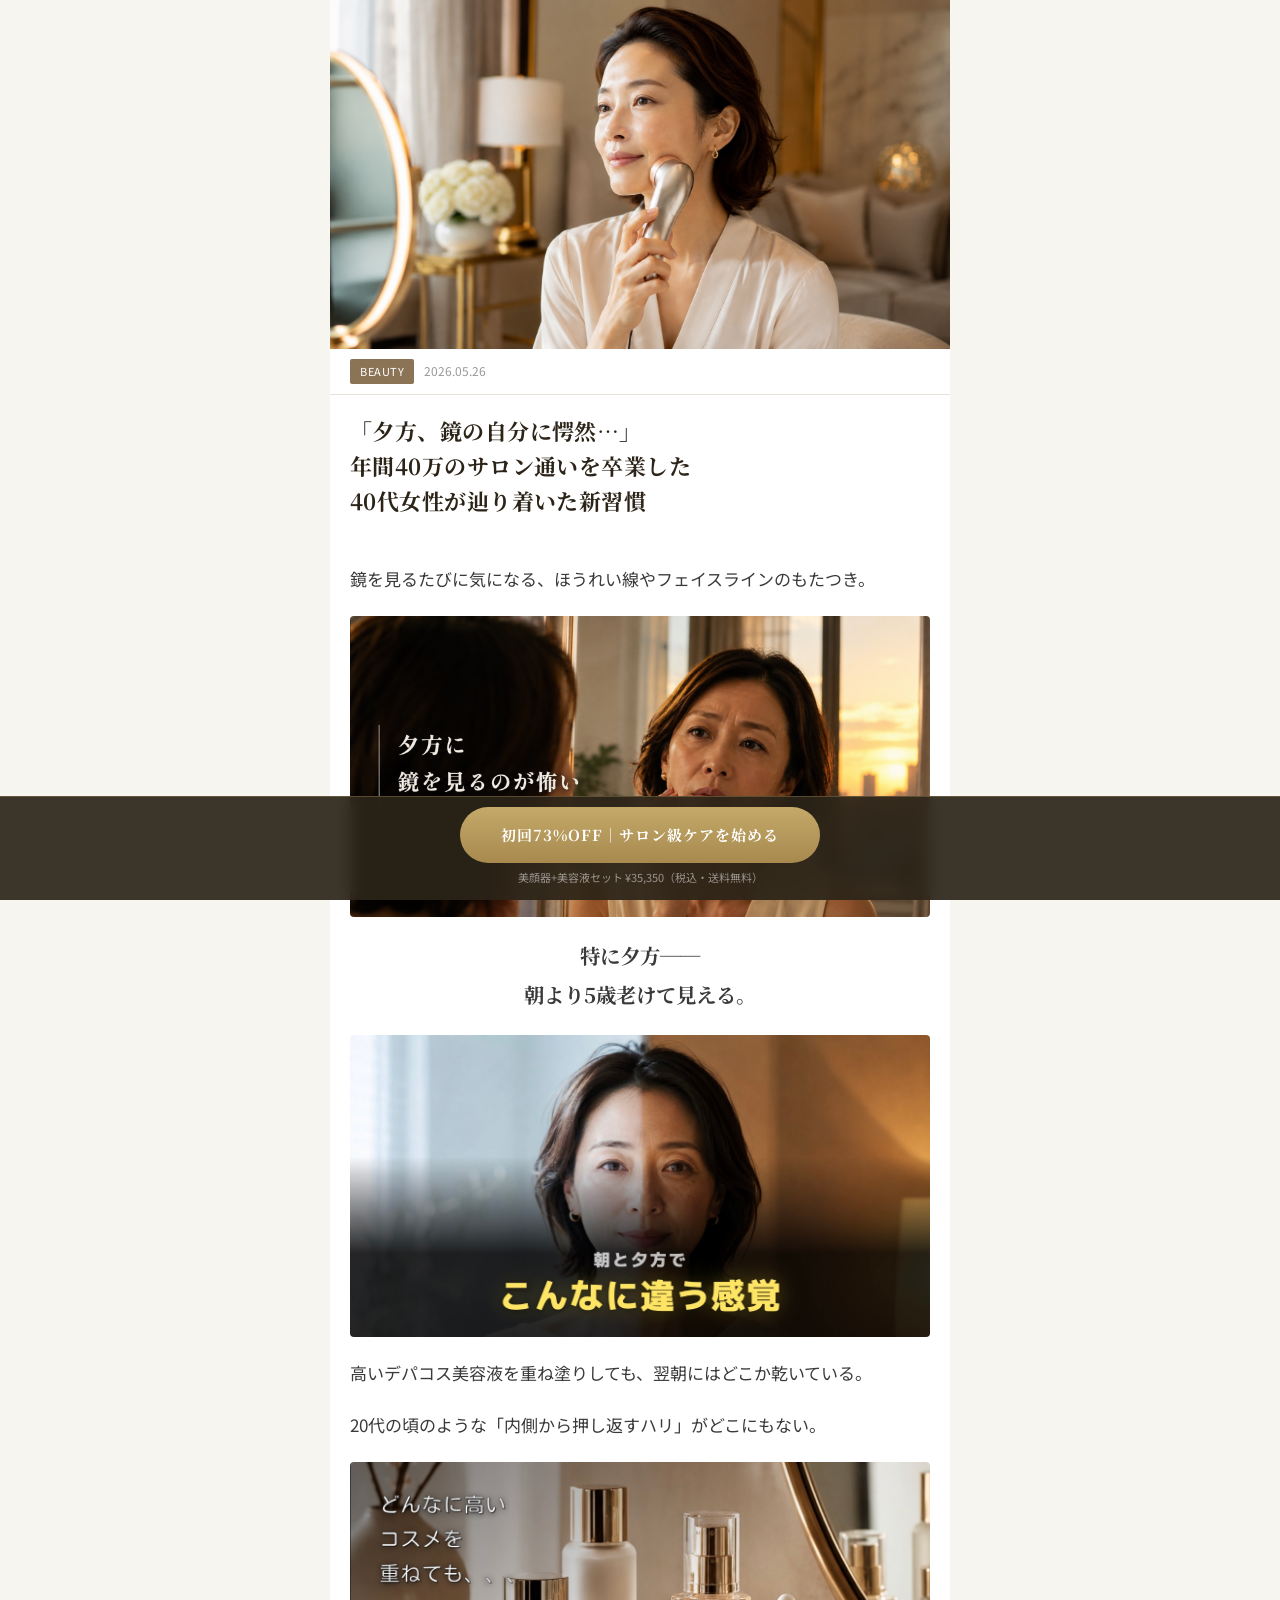
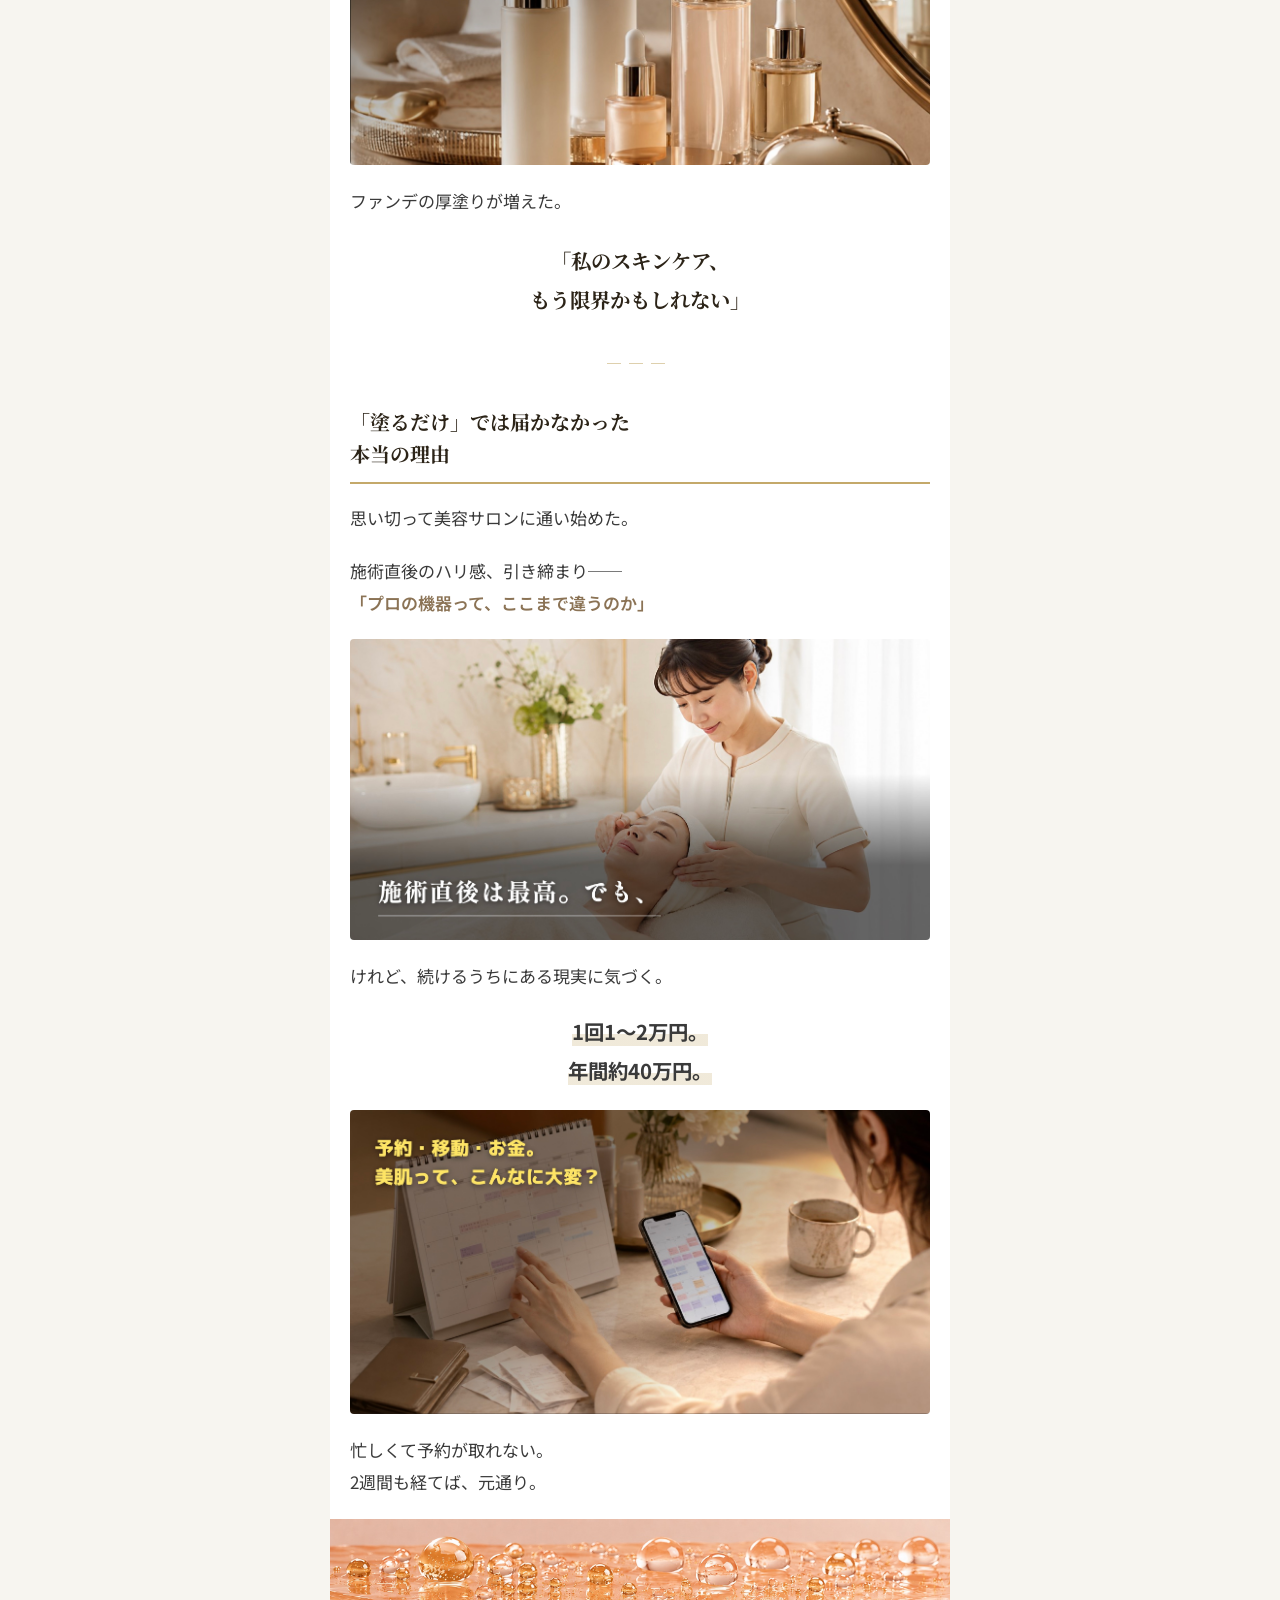
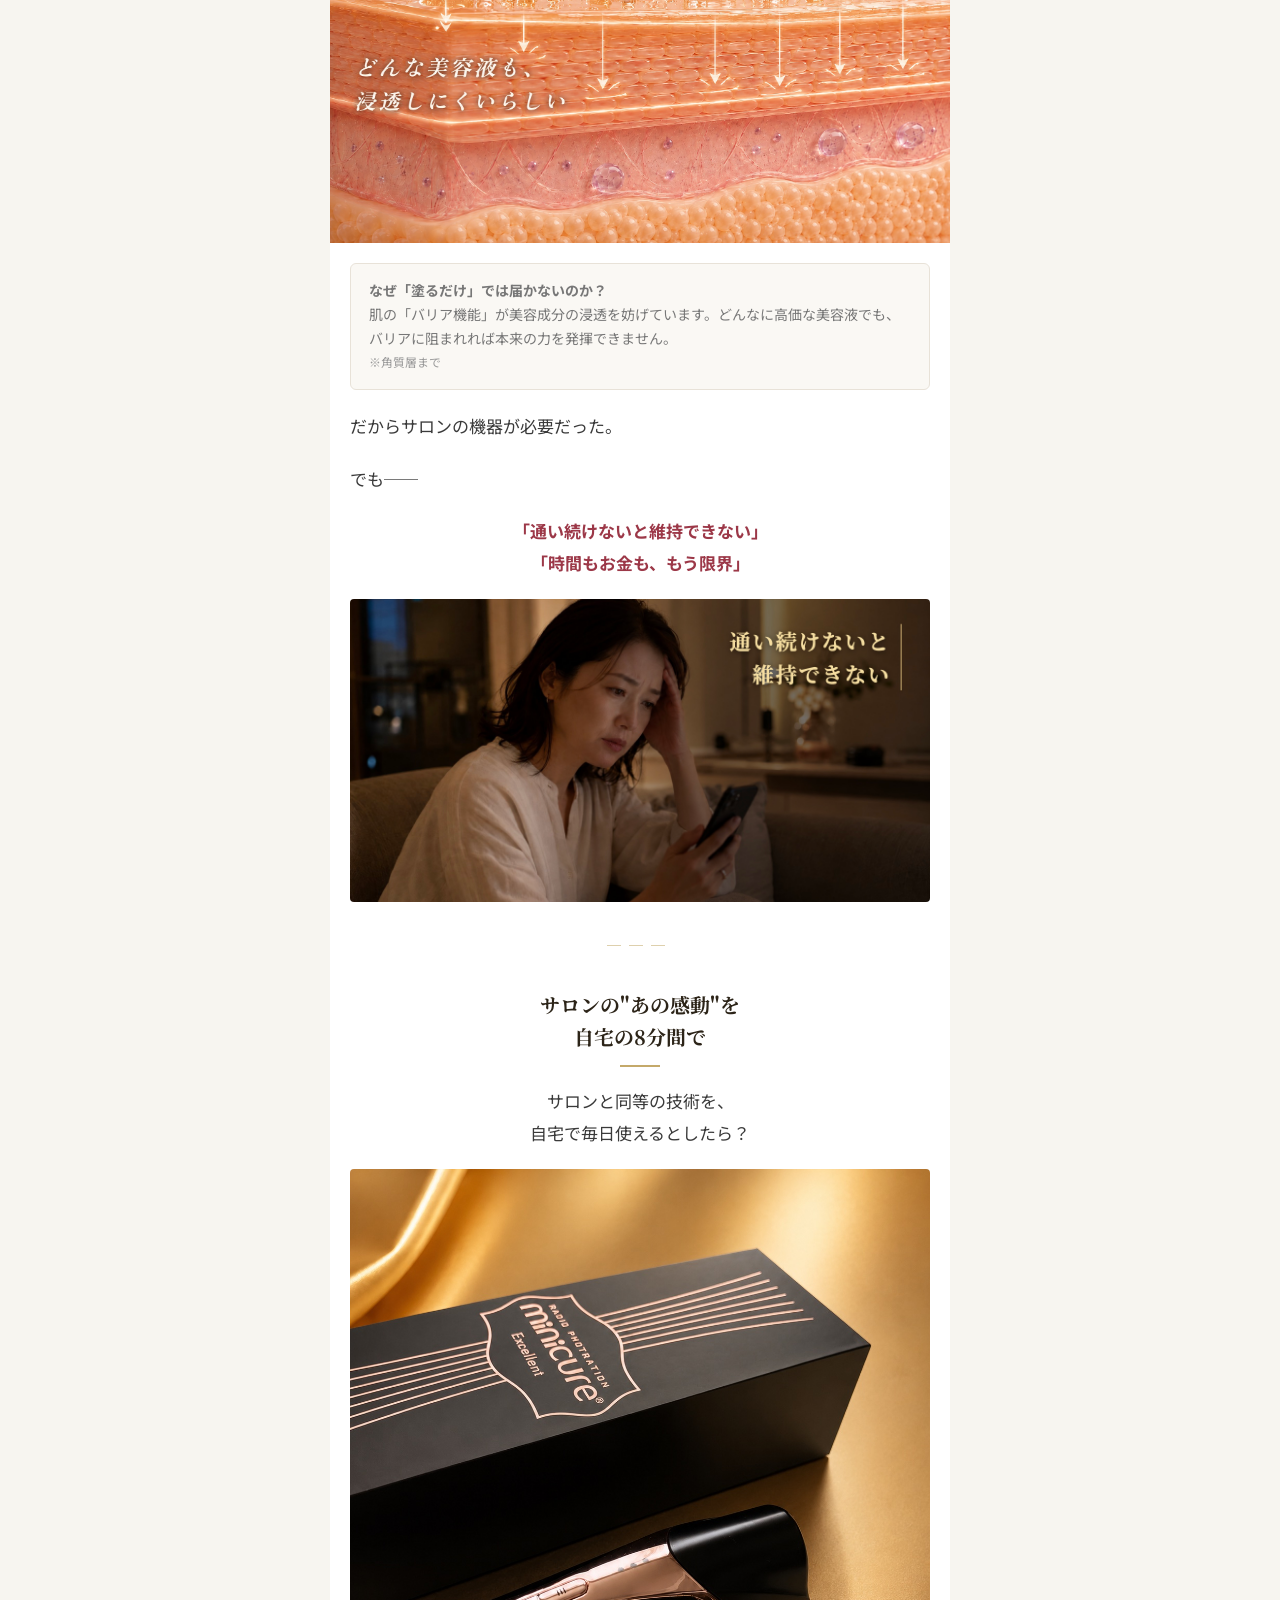
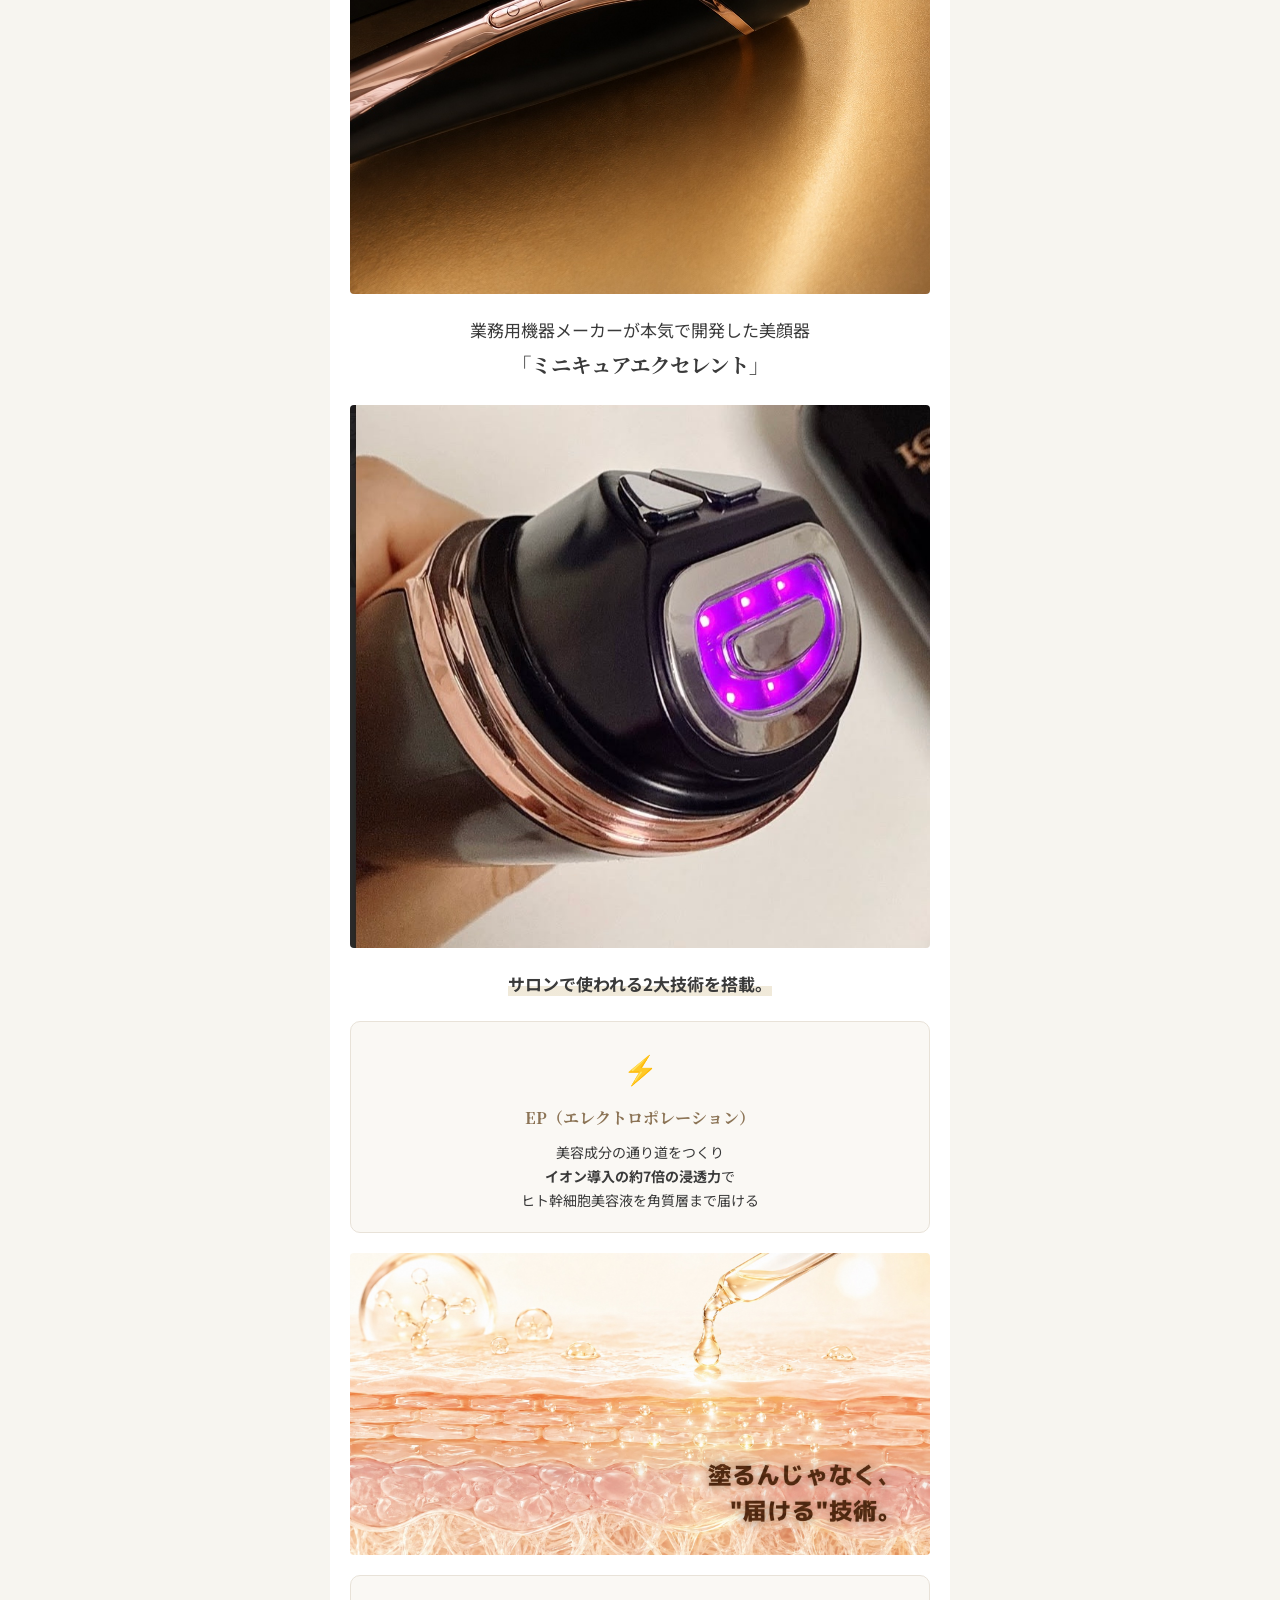
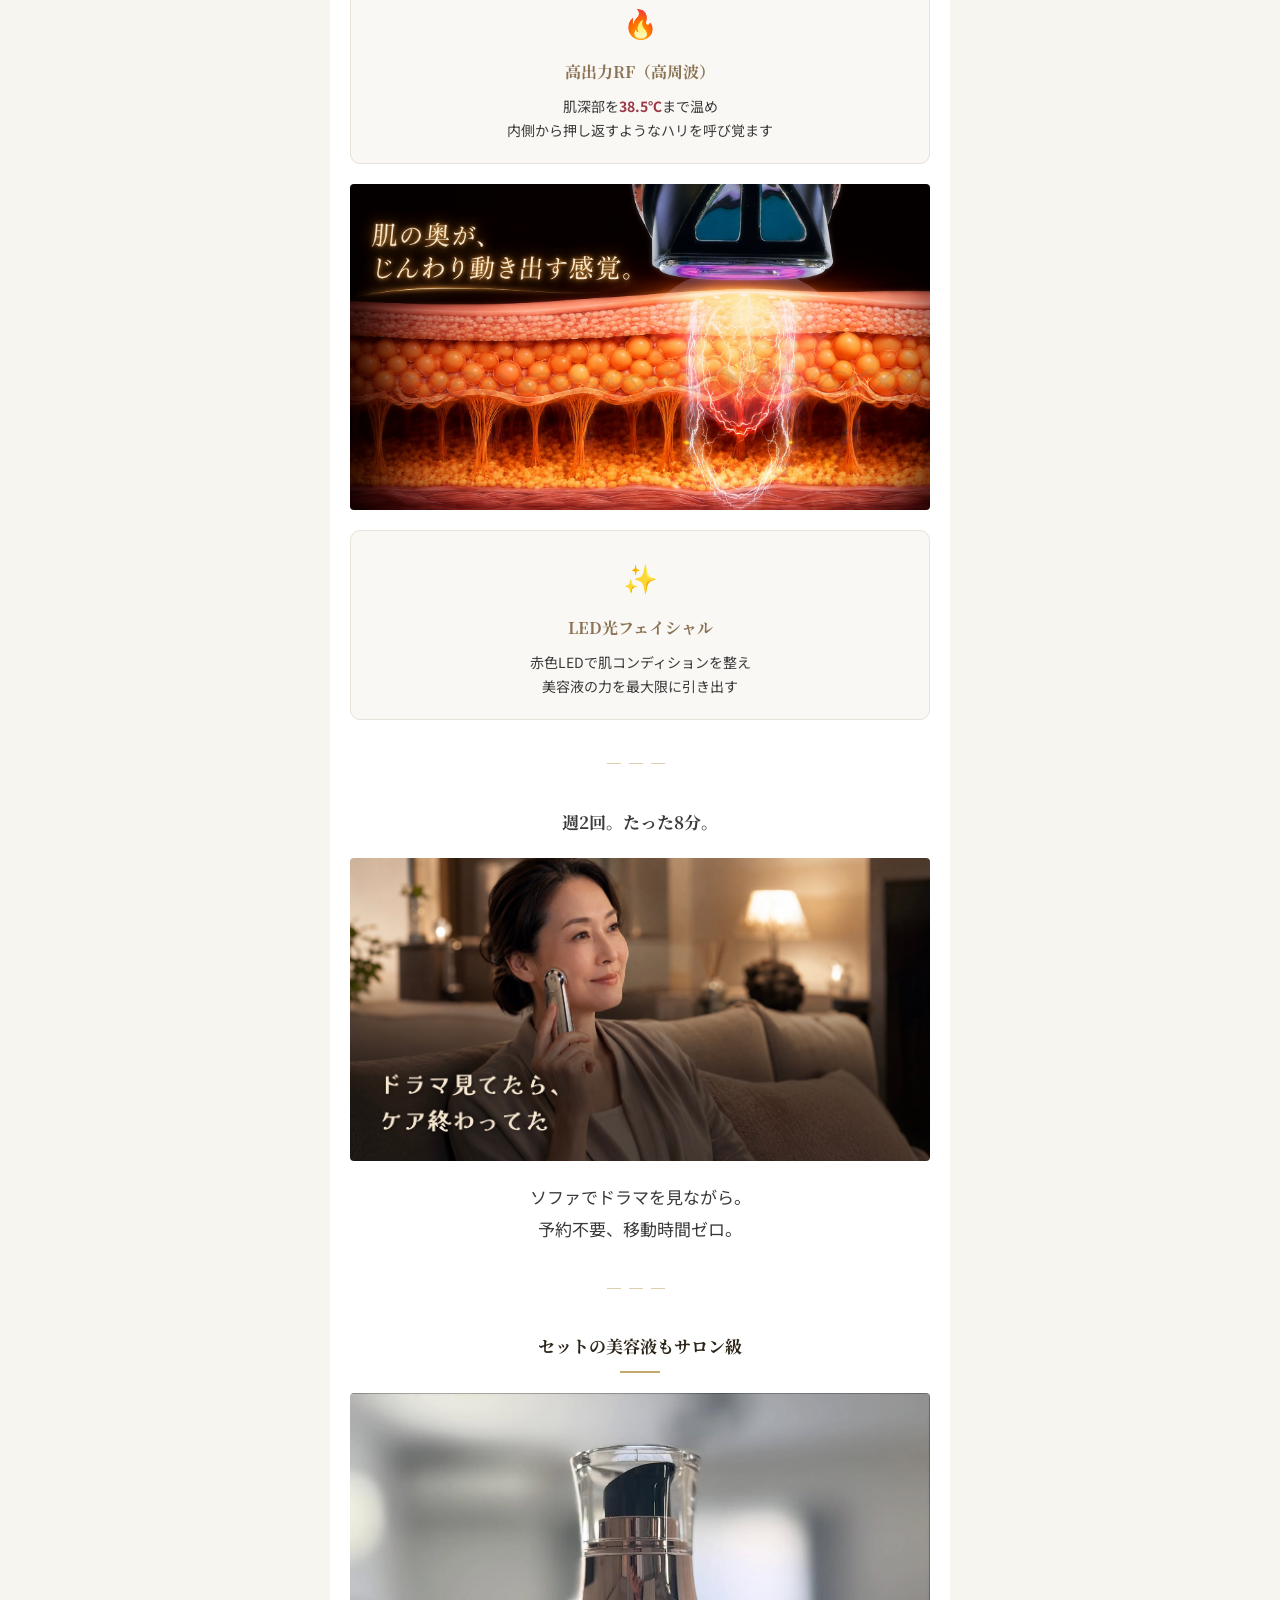
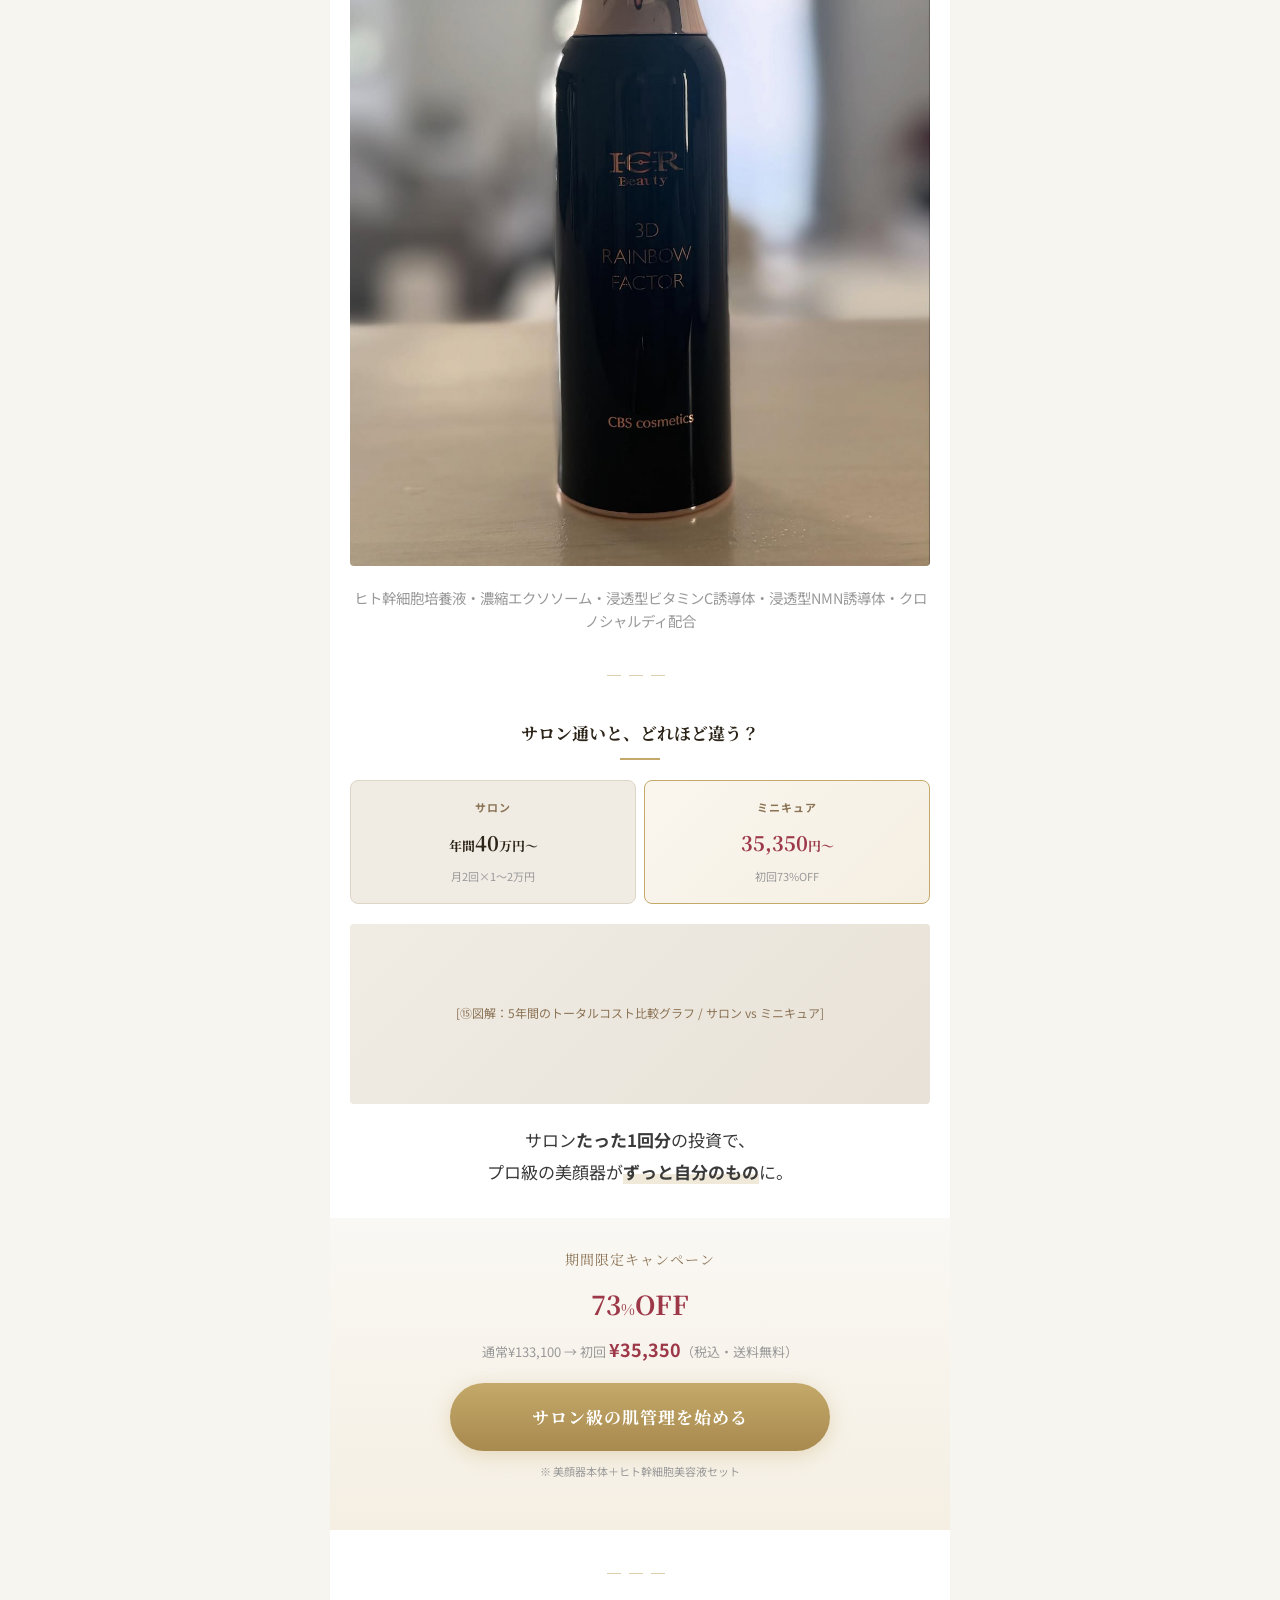
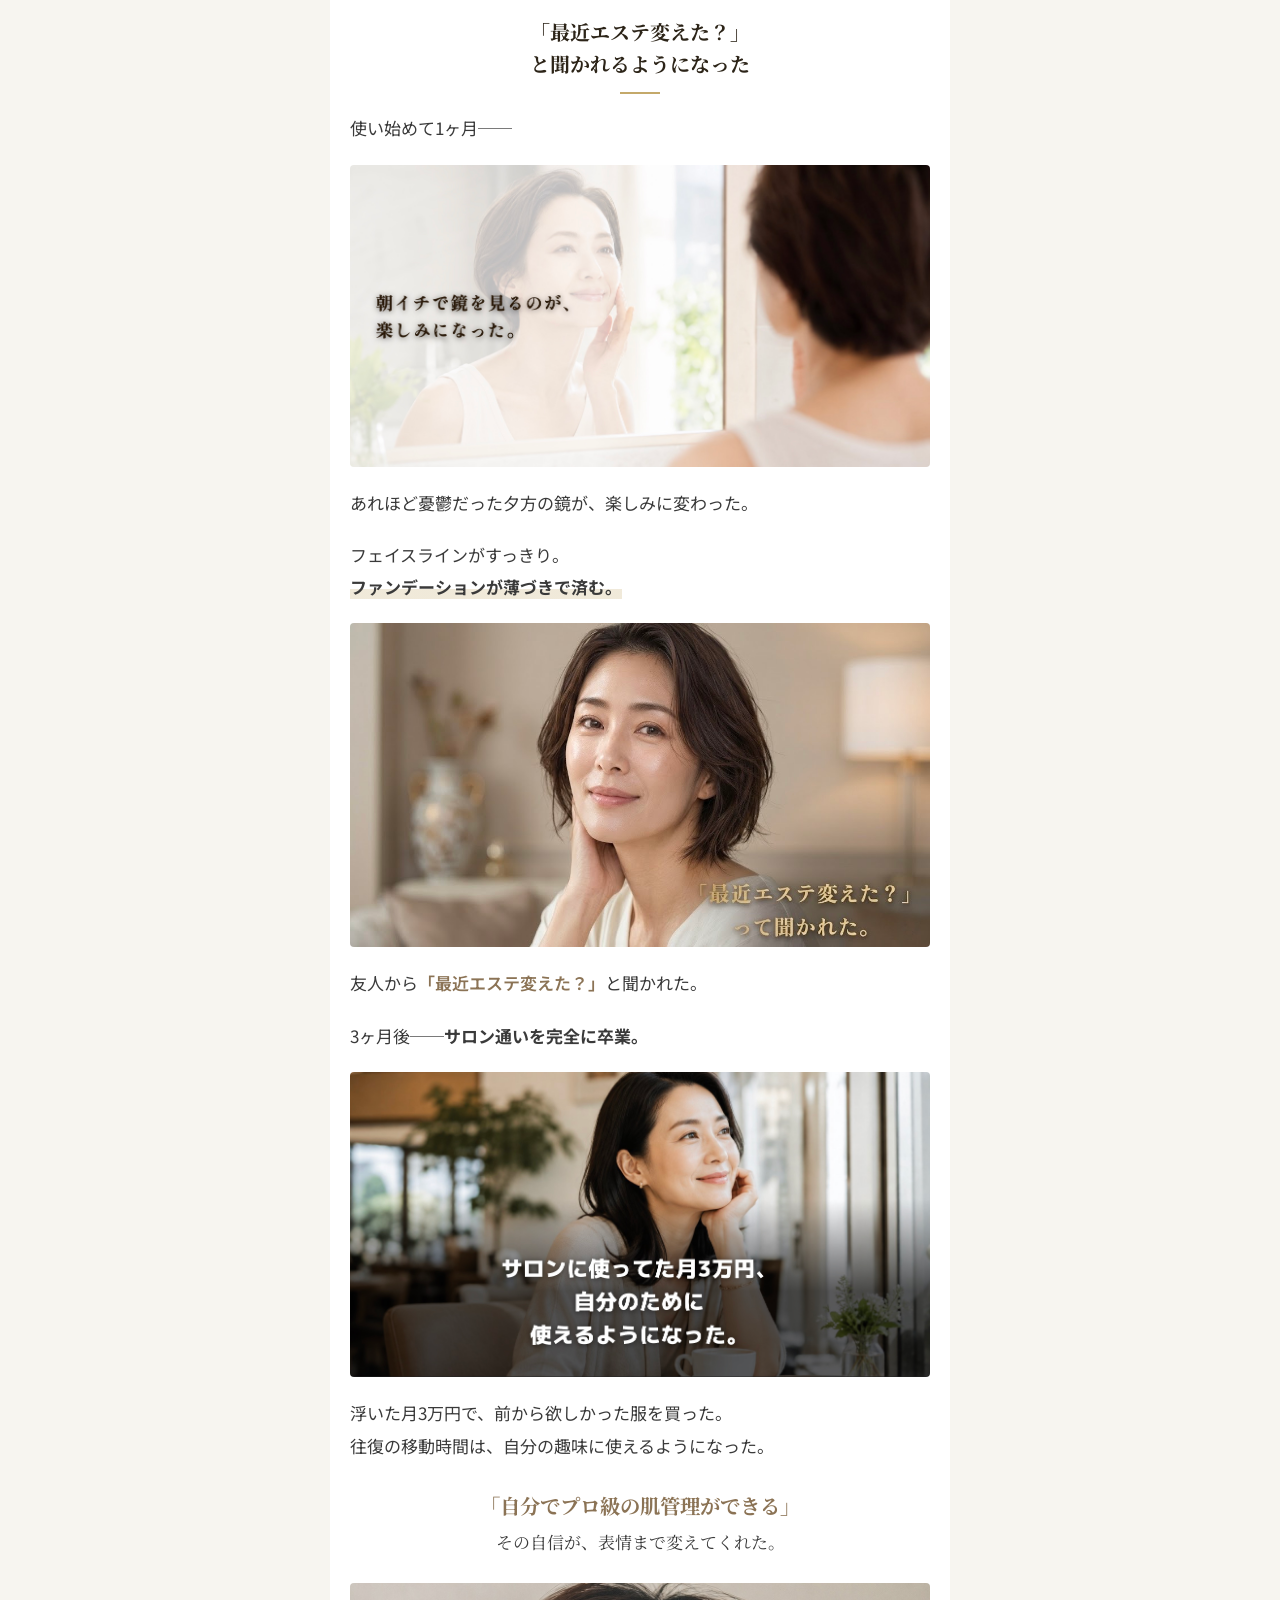
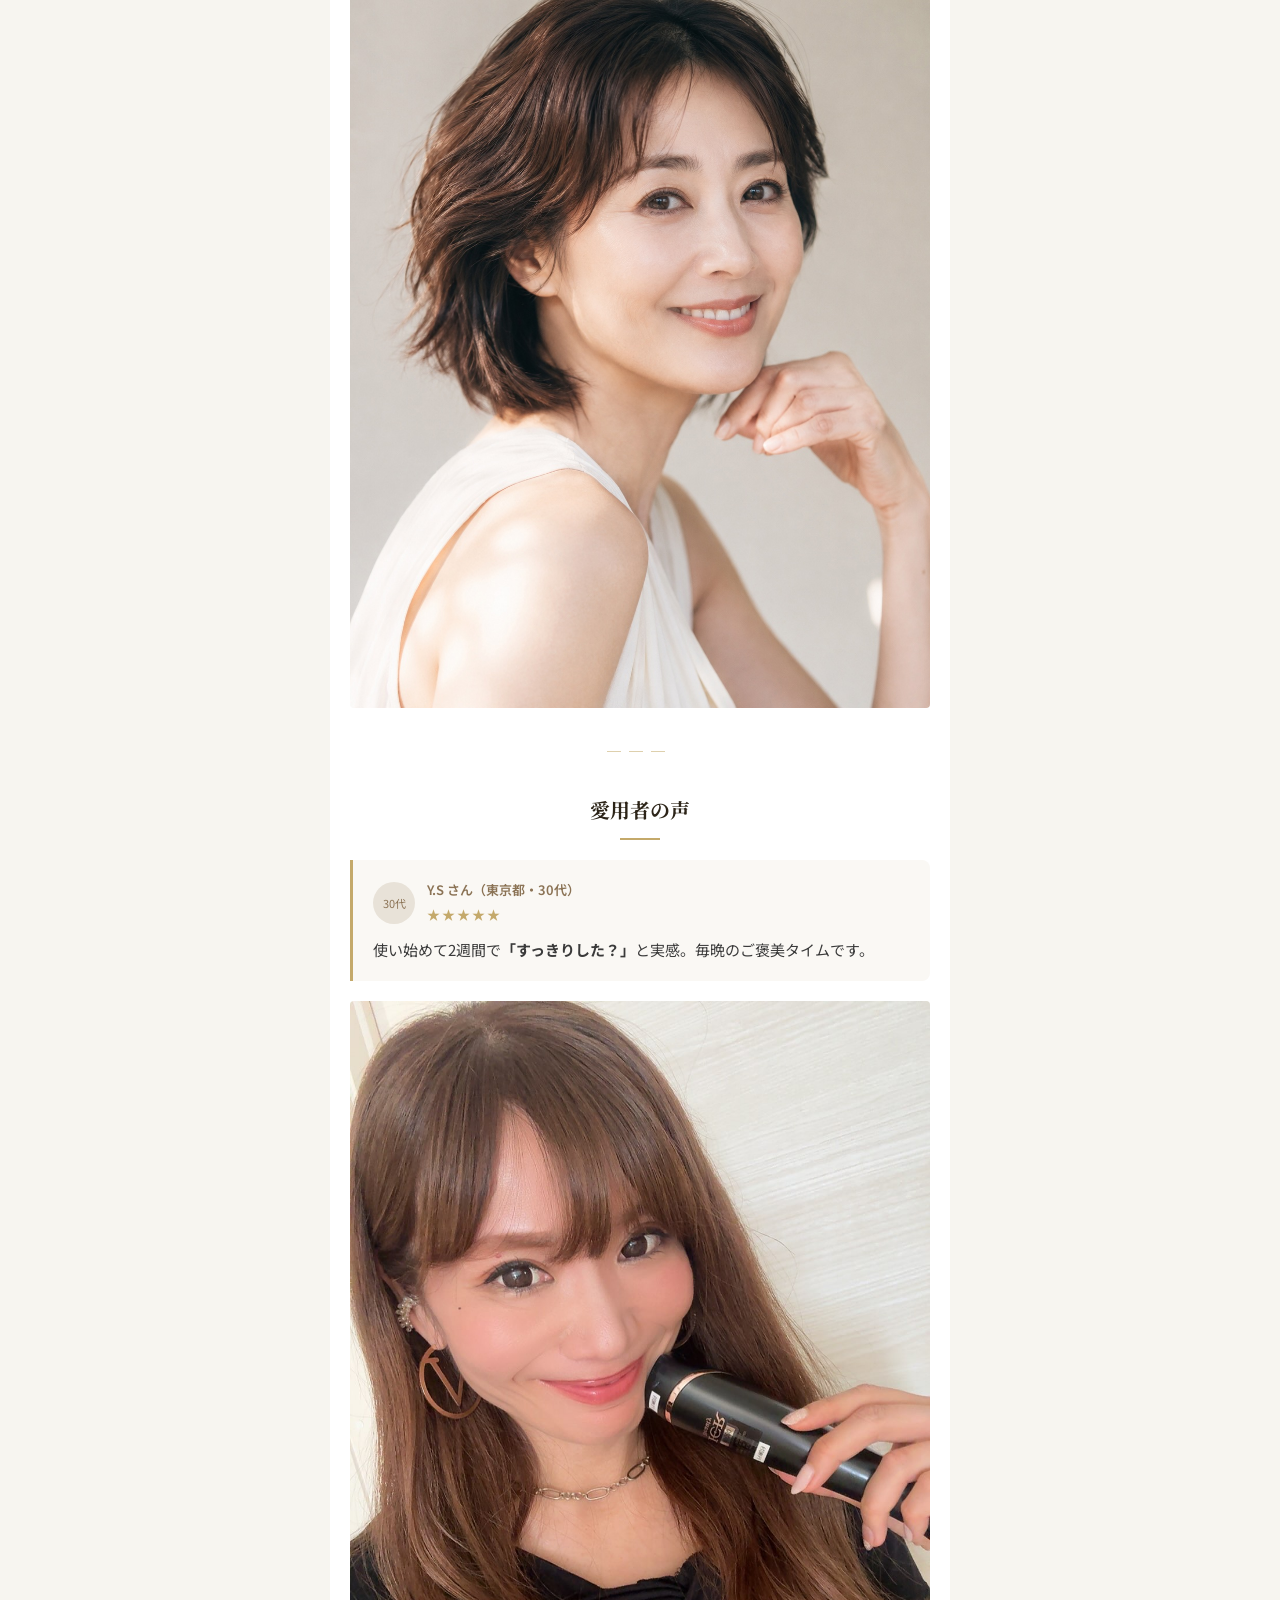
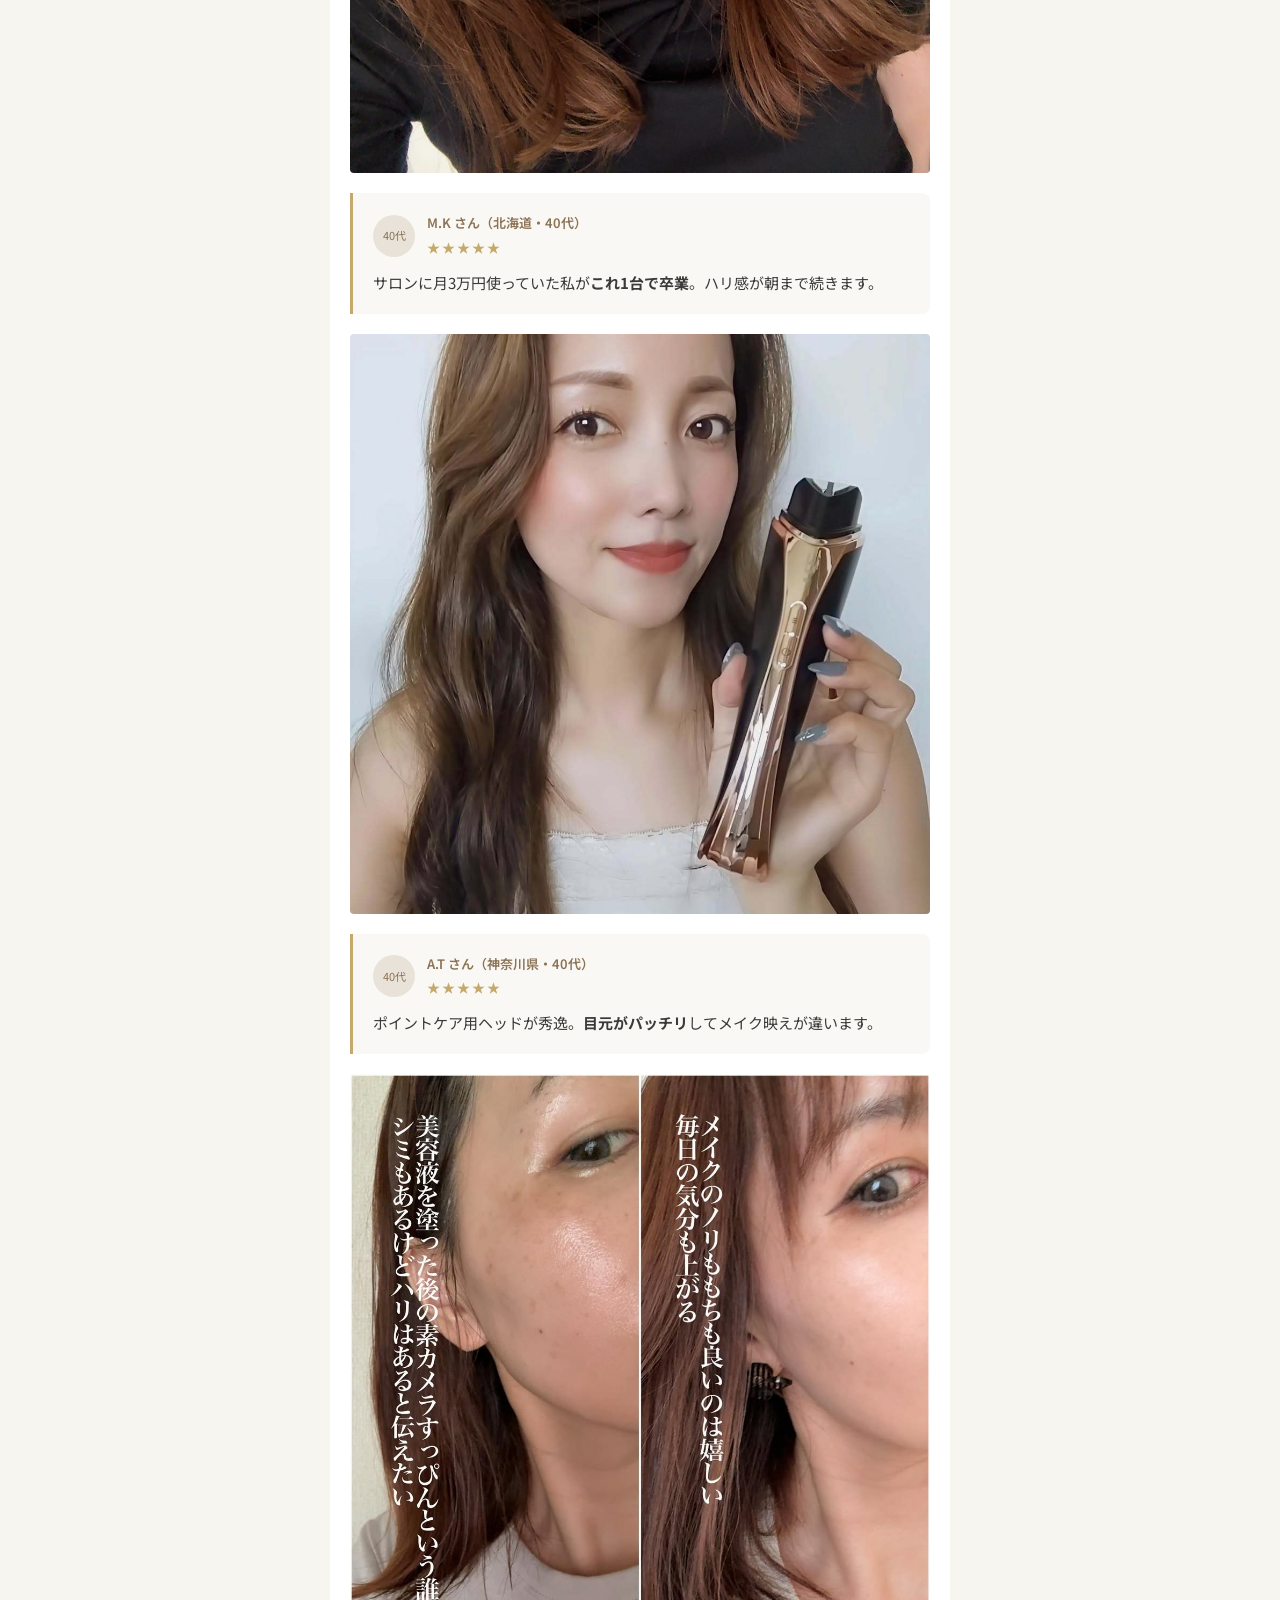
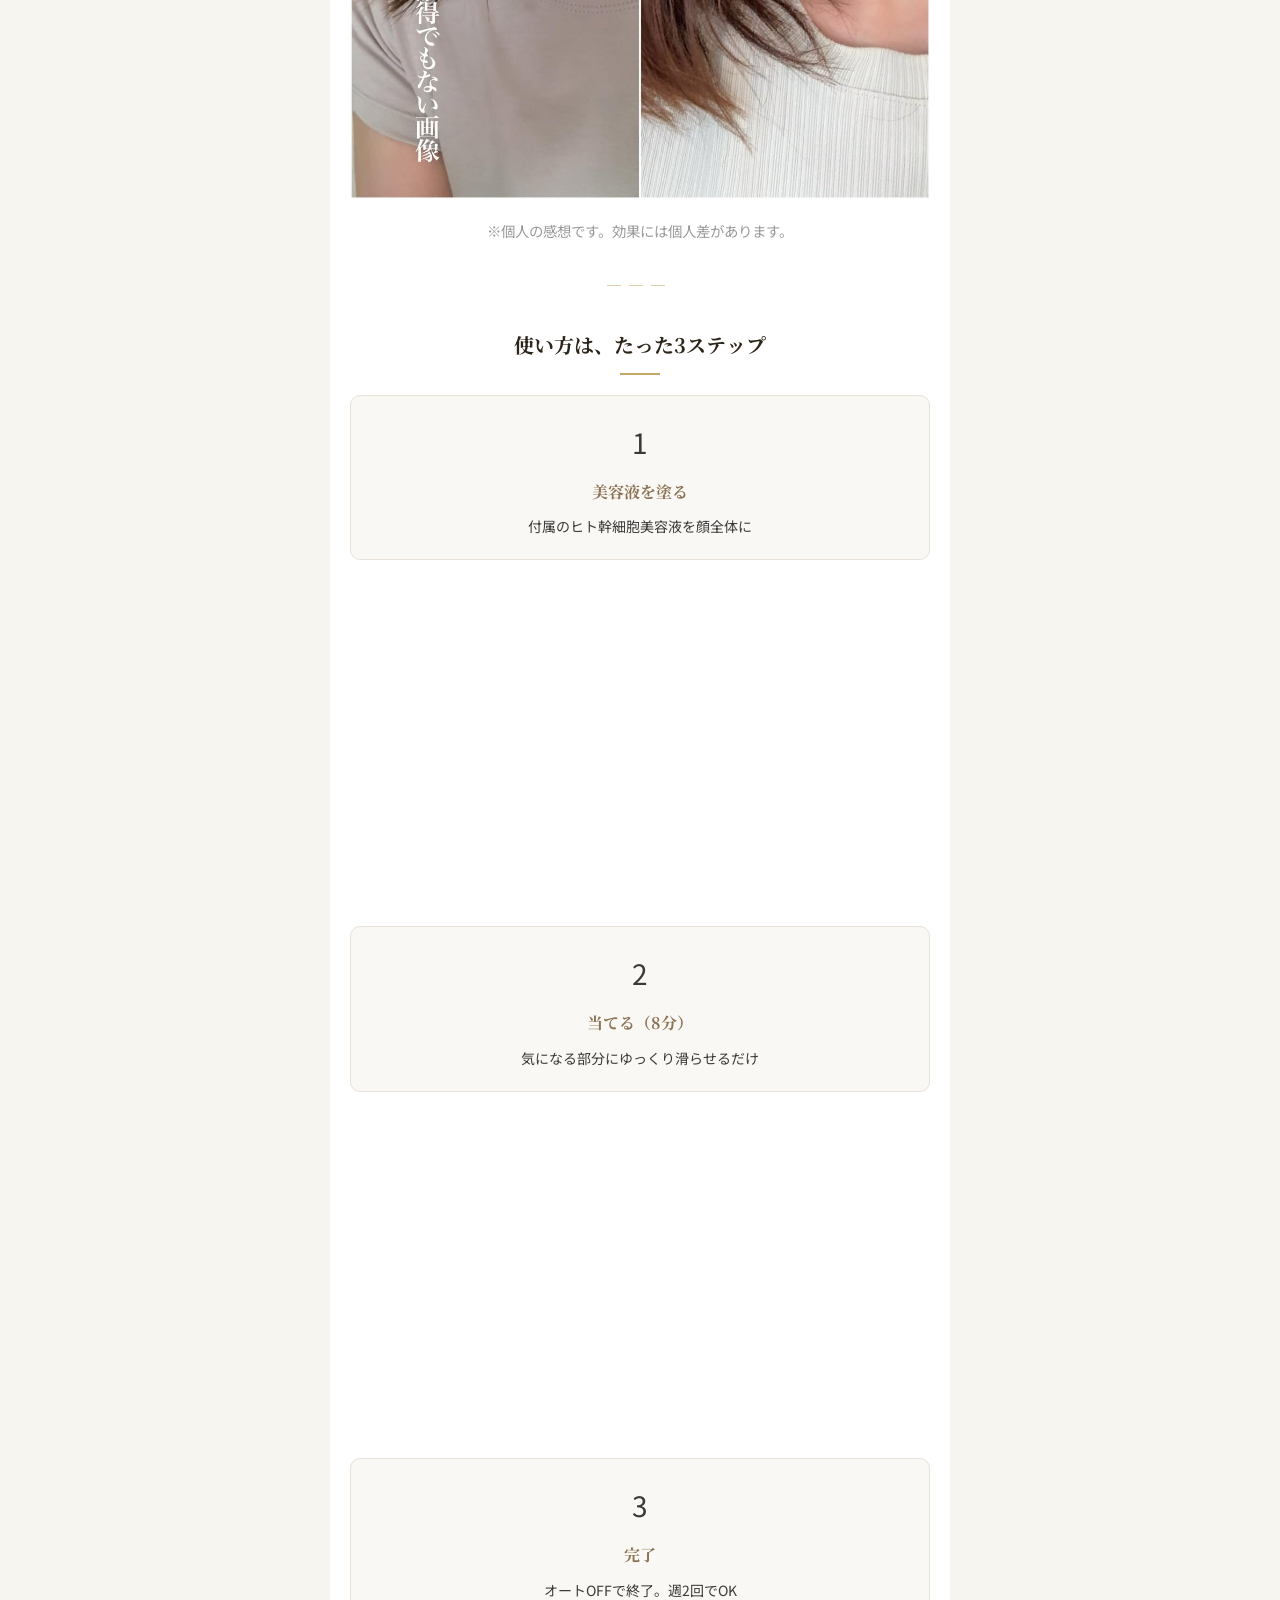
==== index.html @ b60e618a "記事LP: サロン版+恐怖版（画像圧縮済み）" ====
<!DOCTYPE html>
<html lang="ja">
<head>
  <meta charset="UTF-8">
  <meta name="viewport" content="width=device-width, initial-scale=1.0">
  <title>サロン級の美肌ケアが自宅で？年間40万円のエステ通いを卒業した40代女性の告白</title>
  <link rel="preconnect" href="https://fonts.googleapis.com">
  <link href="https://fonts.googleapis.com/css2?family=Noto+Serif+JP:wght@400;600;700&family=Noto+Sans+JP:wght@400;500;700&display=swap" rel="stylesheet">
  <style>
    * { margin: 0; padding: 0; box-sizing: border-box; }

    body {
      font-family: 'Noto Sans JP', 'Hiragino Kaku Gothic ProN', sans-serif;
      font-size: 17px;
      line-height: 1.9;
      color: #3a3a3a;
      background: #f7f5f0;
      -webkit-user-select: none;
      user-select: none;
      -webkit-text-size-adjust: 100%;
    }

    .article-header { background: #fff; max-width: 620px; margin: 0 auto; }
    .article-header img { width: 100%; height: auto; display: block; }
    .article-meta {
      max-width: 620px; margin: 0 auto; background: #fff;
      padding: 10px 20px; display: flex; align-items: center; gap: 10px;
      border-bottom: 1px solid #e8e2d8;
    }
    .article-meta .category { background: #8b7355; color: #fff; font-size: 11px; padding: 2px 10px; border-radius: 2px; letter-spacing: 0.5px; }
    .article-meta .date { font-size: 12px; color: #999; }
    .article-title-area { max-width: 620px; margin: 0 auto; background: #fff; padding: 18px 20px 20px; }
    .article-title-area h1 {
      font-family: 'Noto Serif JP', serif; font-size: 22px; font-weight: 700;
      line-height: 1.6; color: #2c2418; letter-spacing: 0.02em;
    }

    .article-body {
      max-width: 620px; margin: 0 auto; padding: 25px 20px 40px; background: #fff;
    }
    .article-body p { margin-bottom: 20px; }
    .article-body img { max-width: 100%; height: auto; display: block; margin: 20px auto; border-radius: 4px; }

    .section-divider { text-align: center; margin: 30px 0; color: #c4a96a; font-size: 14px; letter-spacing: 8px; }

    .section-heading {
      font-family: 'Noto Serif JP', serif; font-size: 20px; font-weight: 700;
      color: #2c2418; line-height: 1.6; margin-bottom: 18px; padding-bottom: 12px;
      border-bottom: 2px solid #c4a96a;
    }
    .section-heading-center { text-align: center; border-bottom: none; padding-bottom: 0; }
    .section-heading-center::after {
      content: ''; display: block; width: 40px; height: 2px;
      background: #c4a96a; margin: 12px auto 0;
    }

    .marker-gold {
      background: linear-gradient(transparent 60%, rgba(196, 169, 106, 0.25) 60%);
      background-size: 200% 100%; background-position: right;
      transition: background-position 1s ease-out;
    }
    .marker-gold.animated { background-position: left; }
    .marker-pink {
      background: linear-gradient(transparent 60%, rgba(220, 160, 160, 0.3) 60%);
      background-size: 200% 100%; background-position: right;
      transition: background-position 1s ease-out;
    }
    .marker-pink.animated { background-position: left; }

    .text-accent { color: #9c3848; font-weight: 700; }
    .text-gold { color: #8b7355; font-weight: 600; }
    .text-bold { font-weight: 700; }
    .text-large { font-size: 1.2em; }
    .text-small { font-size: 0.85em; color: #999; line-height: 1.6; }
    .text-center { text-align: center; }
    .text-serif { font-family: 'Noto Serif JP', serif; }

    /* 画像プレースホルダー */
    .ph {
      width: 100%; background: linear-gradient(135deg, #f0ece4, #e8e2d8);
      display: flex; align-items: center; justify-content: center;
      color: #8b7355; font-size: 12px; border-radius: 4px;
      margin: 20px 0; text-align: center; padding: 15px;
    }
    .ph-s { height: 180px; }
    .ph-m { height: 250px; }
    .ph-l { height: 320px; }
    .ph-hero { height: 380px; background: linear-gradient(135deg,#2c2418,#4a3c2a); color: #c4a96a; font-size: 15px; border-radius: 0; margin: 0; }
    .ph-full { margin-left: -20px; margin-right: -20px; border-radius: 0; }

    /* 口コミ */
    .voice-box {
      background: #faf8f4; border-left: 3px solid #c4a96a;
      padding: 18px 20px; margin: 20px 0; border-radius: 0 8px 8px 0;
    }
    .voice-box .voice-header { display: flex; align-items: center; gap: 12px; margin-bottom: 8px; }
    .voice-box .voice-icon {
      width: 42px; height: 42px; border-radius: 50%; background: #e8e2d8;
      display: flex; align-items: center; justify-content: center;
      font-size: 11px; color: #8b7355; flex-shrink: 0;
    }
    .voice-box .voice-name { font-size: 13px; color: #8b7355; font-weight: 600; }
    .voice-box .voice-stars { color: #c4a96a; font-size: 13px; letter-spacing: 2px; }
    .voice-box p { font-size: 15px; line-height: 1.8; margin-bottom: 0; }

    /* ポイントカード */
    .point-card {
      background: #faf8f4; border: 1px solid #e8e2d8; border-radius: 10px;
      padding: 20px; margin: 20px 0; text-align: center;
    }
    .point-card .point-icon { font-size: 28px; margin-bottom: 8px; }
    .point-card .point-title {
      font-family: 'Noto Serif JP', serif; font-size: 16px; font-weight: 700;
      color: #8b7355; margin-bottom: 8px;
    }
    .point-card .point-desc { font-size: 14px; line-height: 1.7; }

    /* 比較ボックス */
    .compare-box { display: flex; gap: 8px; margin: 20px 0; }
    .compare-item { flex: 1; padding: 16px 12px; border-radius: 8px; text-align: center; }
    .compare-before { background: #f0ece4; border: 1px solid #ddd5c8; }
    .compare-after { background: linear-gradient(135deg, #faf6ee, #f5efe3); border: 1px solid #c4a96a; }
    .compare-item .compare-label { font-size: 11px; font-weight: 700; color: #8b7355; margin-bottom: 6px; letter-spacing: 1px; }
    .compare-item .compare-value { font-family: 'Noto Serif JP', serif; font-size: 20px; font-weight: 700; color: #2c2418; }
    .compare-item .compare-value small { font-size: 13px; }
    .compare-item .compare-note { font-size: 11px; color: #999; margin-top: 4px; }

    /* 注釈 */
    .note-box {
      background: #faf8f4; border: 1px solid #e8e2d8; border-radius: 6px;
      padding: 15px 18px; margin: 20px 0; font-size: 14px; line-height: 1.7; color: #777;
    }

    /* 背景セクション */
    .bg-cream { background: #faf8f4; padding: 22px 20px; margin: 0 -20px; }

    /* スペック表 */
    .spec-table { width: 100%; border-collapse: collapse; margin: 20px 0; font-size: 14px; }
    .spec-table th { background: #2c2418; color: #e8dcc8; padding: 10px 14px; text-align: left; font-weight: 600; width: 35%; border-bottom: 1px solid #3d3226; }
    .spec-table td { padding: 10px 14px; border-bottom: 1px solid #e8e2d8; background: #fff; }

    /* CTA */
    .cta-block {
      text-align: center; margin: 30px 0; padding: 28px 15px;
      background: linear-gradient(180deg, #faf8f4, #f5efe3);
      margin-left: -20px; margin-right: -20px;
    }
    .cta-block .cta-lead { font-family: 'Noto Serif JP', serif; font-size: 14px; color: #8b7355; margin-bottom: 6px; letter-spacing: 1px; }
    .cta-block .cta-offer { font-family: 'Noto Serif JP', serif; font-size: 26px; font-weight: 700; color: #9c3848; margin-bottom: 4px; }
    .cta-block .cta-offer small { font-size: 15px; font-weight: 400; }
    .cta-block .cta-price-note { font-size: 13px; color: #999; margin-bottom: 16px; }
    .cta-button {
      display: block; width: 88%; max-width: 380px; margin: 0 auto 10px;
      padding: 18px 20px; background: linear-gradient(to bottom, #c4a96a, #a8894e);
      color: #fff; text-align: center; font-size: 17px; font-weight: 700;
      font-family: 'Noto Serif JP', serif; border-radius: 50px; text-decoration: none;
      box-shadow: 0 4px 20px rgba(196, 169, 106, 0.35); letter-spacing: 1px;
      animation: pulse 2.5s infinite;
    }
    .cta-button-sub { font-size: 11px; color: #999; margin-top: 4px; }
    @keyframes pulse {
      0%, 100% { transform: scale(1); box-shadow: 0 4px 20px rgba(196, 169, 106, 0.35); }
      50% { transform: scale(1.02); box-shadow: 0 6px 25px rgba(196, 169, 106, 0.5); }
    }

    /* 固定フッターCTA */
    .fixed-cta {
      position: fixed; bottom: 0; left: 0; right: 0;
      background: rgba(44, 36, 24, 0.92); backdrop-filter: blur(8px); -webkit-backdrop-filter: blur(8px);
      padding: 10px 15px 12px; text-align: center; z-index: 9999; display: none;
      border-top: 1px solid rgba(196, 169, 106, 0.3);
    }
    .fixed-cta a {
      display: inline-block; width: 90%; max-width: 360px; padding: 14px 20px;
      background: linear-gradient(to bottom, #c4a96a, #a8894e); color: #fff;
      font-size: 15px; font-weight: 700; font-family: 'Noto Serif JP', serif;
      border-radius: 50px; text-decoration: none; letter-spacing: 1px;
      animation: pulse 2.5s infinite;
    }
    .fixed-cta .fixed-cta-note { font-size: 11px; color: rgba(255,255,255,0.5); margin-top: 4px; }

    .article-footer {
      max-width: 620px; margin: 0 auto; background: #2c2418;
      padding: 30px 20px; text-align: center; color: rgba(255,255,255,0.4); font-size: 11px;
    }

    .fade-in { opacity: 0; transform: translateY(15px); transition: opacity 0.8s ease, transform 0.8s ease; }
    .fade-in.visible { opacity: 1; transform: translateY(0); }

    @media (min-width: 920px) {
      .article-body, .article-header, .article-meta, .article-title-area { width: 620px; }
    }
    @media (max-width: 380px) {
      body { font-size: 16px; }
      .article-title-area h1 { font-size: 20px; }
      .section-heading { font-size: 18px; }
    }
  </style>
</head>
<body>

  <!-- ===== ヘッダー ===== -->
  <header class="article-header">
    <img src="images/01.jpg" alt="FV画像" style="width:100%;display:block;">
  </header>

  <div class="article-meta">
    <span class="category">BEAUTY</span>
    <span class="date">2026.05.26</span>
  </div>

  <div class="article-title-area">
    <h1>「夕方、鏡の自分に愕然…」<br>年間40万のサロン通いを卒業した<br>40代女性が辿り着いた新習慣</h1>
  </div>

  <!-- ===== 本文 ===== -->
  <main class="article-body">

    <!-- ===== Phase 1：共感 ===== -->
    <section class="fade-in">
      <p>
        鏡を見るたびに気になる、ほうれい線やフェイスラインのもたつき。
      </p>

      <img src="images/02.jpg" alt="鏡を見つめる女性">

      <p class="text-center">
        <span class="text-bold text-large text-serif">特に夕方──<br>朝より5歳老けて見える。</span>
      </p>

      <img src="images/03.jpg" alt="朝と夕方の肌比較">

      <p>
        高いデパコス美容液を重ね塗りしても、翌朝にはどこか乾いている。
      </p>
      <p>
        20代の頃のような「内側から押し返すハリ」がどこにもない。
      </p>

      <img src="images/04.jpg" alt="スキンケアアイテム">

      <p>
        ファンデの厚塗りが増えた。
      </p>
      <p class="text-center" style="margin:25px 0;">
        <span class="text-serif text-large text-bold" style="color:#2c2418;">「私のスキンケア、<br>もう限界かもしれない」</span>
      </p>
    </section>

    <div class="section-divider">───</div>

    <!-- ===== Phase 2：課題感 ===== -->
    <section class="fade-in">
      <h2 class="section-heading">「塗るだけ」では届かなかった<br>本当の理由</h2>

      <p>
        思い切って美容サロンに通い始めた。
      </p>
      <p>
        施術直後のハリ感、引き締まり──<br>
        <span class="text-gold">「プロの機器って、ここまで違うのか」</span>
      </p>

      <img src="images/05.jpg" alt="エステサロンの施術シーン">

      <p>
        けれど、続けるうちにある現実に気づく。
      </p>
      <p class="text-center">
        <span class="marker-gold text-bold text-large">1回1〜2万円。<br>年間約40万円。</span>
      </p>

      <img src="images/06.jpg" alt="予約カレンダー">

      <p>
        忙しくて予約が取れない。<br>2週間も経てば、元通り。
      </p>

      <img src="images/07.jpg" alt="肌のバリア機能の図解" style="margin-left:-20px;margin-right:-20px;width:calc(100% + 40px);max-width:none;border-radius:0;">

      <div class="note-box">
        <span class="text-bold">なぜ「塗るだけ」では届かないのか？</span><br>
        肌の「バリア機能」が美容成分の浸透を妨げています。どんなに高価な美容液でも、バリアに阻まれれば本来の力を発揮できません。<br>
        <span class="text-small">※角質層まで</span>
      </div>

      <p>
        だからサロンの機器が必要だった。
      </p>
      <p>
        でも──
      </p>
      <p class="text-center">
        <span class="text-bold text-accent">「通い続けないと維持できない」<br>「時間もお金も、もう限界」</span>
      </p>

      <img src="images/08.jpg" alt="サロン予約画面を見る女性">
    </section>

    <div class="section-divider">───</div>

    <!-- ===== Phase 3：解決 ===== -->
    <section class="fade-in">
      <h2 class="section-heading section-heading-center">サロンの"あの感動"を<br>自宅の8分間で</h2>

      <p class="text-center">
        サロンと同等の技術を、<br>自宅で毎日使えるとしたら？
      </p>

      <img src="images/09.jpg" alt="ミニキュアエクセレント本体">

      <p class="text-center">
        業務用機器メーカーが本気で開発した美顔器<br>
        <span class="text-bold text-large text-serif">「ミニキュアエクセレント」</span>
      </p>

      <img src="images/10.jpg" alt="美顔器のヘッド部分アップ">

      <p class="text-center">
        <span class="marker-gold text-bold">サロンで使われる2大技術を搭載。</span>
      </p>

      <!-- 技術カード -->
      <div class="point-card fade-in">
        <div class="point-icon">⚡</div>
        <div class="point-title">EP（エレクトロポレーション）</div>
        <div class="point-desc">
          美容成分の通り道をつくり<br>
          <span class="text-bold">イオン導入の約7倍の浸透力</span>で<br>
          ヒト幹細胞美容液を角質層まで届ける
        </div>
      </div>

      <img src="images/11.jpg" alt="EP浸透メカニズム図解">

      <div class="point-card fade-in">
        <div class="point-icon">🔥</div>
        <div class="point-title">高出力RF（高周波）</div>
        <div class="point-desc">
          肌深部を<span class="text-accent">38.5℃</span>まで温め<br>
          内側から押し返すようなハリを呼び覚ます
        </div>
      </div>

      <img src="images/12.jpg" alt="RF深部加温の図解">

      <div class="point-card fade-in">
        <div class="point-icon">✨</div>
        <div class="point-title">LED光フェイシャル</div>
        <div class="point-desc">
          赤色LEDで肌コンディションを整え<br>
          美容液の力を最大限に引き出す
        </div>
      </div>

      <div class="section-divider">───</div>

      <p class="text-center">
        <span class="text-serif text-bold">週2回。たった8分。</span>
      </p>

      <img src="images/13.jpg" alt="ソファで美顔器を使う女性">

      <p class="text-center">
        ソファでドラマを見ながら。<br>予約不要、移動時間ゼロ。
      </p>

      <div class="section-divider">───</div>

      <!-- 付属美容液 -->
      <h3 class="section-heading section-heading-center" style="font-size:17px;">セットの美容液もサロン級</h3>

      <img src="images/14.jpg" alt="3Dレインボウファクター美容液">

      <p class="text-center text-small" style="margin-bottom:15px;">
        ヒト幹細胞培養液・濃縮エクソソーム・浸透型ビタミンC誘導体・浸透型NMN誘導体・クロノシャルディ配合
      </p>

      <div class="section-divider">───</div>

      <!-- コスト比較 -->
      <h3 class="section-heading section-heading-center" style="font-size:17px;">サロン通いと、どれほど違う？</h3>

      <div class="compare-box">
        <div class="compare-item compare-before">
          <div class="compare-label">サロン</div>
          <div class="compare-value"><small>年間</small>40<small>万円〜</small></div>
          <div class="compare-note">月2回×1〜2万円</div>
        </div>
        <div class="compare-item compare-after">
          <div class="compare-label">ミニキュア</div>
          <div class="compare-value" style="color:#9c3848;">35,350<small>円〜</small></div>
          <div class="compare-note">初回73%OFF</div>
        </div>
      </div>

      <div class="ph ph-s">
        [⑮図解：5年間のトータルコスト比較グラフ / サロン vs ミニキュア]
      </div>

      <p class="text-center">
        サロン<span class="text-bold">たった1回分</span>の投資で、<br>
        プロ級の美顔器が<span class="marker-gold text-bold">ずっと自分のもの</span>に。
      </p>
    </section>

    <!-- ===== CTA① ===== -->
    <div class="cta-block">
      <p class="cta-lead">期間限定キャンペーン</p>
      <p class="cta-offer">73<small>%</small>OFF</p>
      <p class="cta-price-note">通常¥133,100 → 初回 <span class="text-accent" style="font-size:18px;">¥35,350</span>（税込・送料無料）</p>
      <a href="https://icrjapan.com/lp" class="cta-button" target="_blank" rel="noopener">サロン級の肌管理を始める</a>
      <p class="cta-button-sub">※ 美顔器本体＋ヒト幹細胞美容液セット</p>
    </div>

    <div class="section-divider">───</div>

    <!-- ===== Phase 4：利用後変化 ===== -->
    <section class="fade-in">
      <h2 class="section-heading section-heading-center">「最近エステ変えた？」<br>と聞かれるようになった</h2>

      <p>
        使い始めて1ヶ月──
      </p>

      <img src="images/16.jpg" alt="朝の鏡で笑顔の女性">

      <p>
        あれほど憂鬱だった夕方の鏡が、楽しみに変わった。
      </p>
      <p>
        フェイスラインがすっきり。<br>
        <span class="marker-gold text-bold">ファンデーションが薄づきで済む。</span>
      </p>

      <img src="images/17.jpg" alt="薄づきメイクの女性">

      <p>
        友人から<span class="text-gold">「最近エステ変えた？」</span>と聞かれた。
      </p>
      <p>
        3ヶ月後──<span class="text-bold">サロン通いを完全に卒業。</span>
      </p>

      <img src="images/18.jpg" alt="カフェでリラックスする女性">

      <p>
        浮いた月3万円で、前から欲しかった服を買った。<br>
        往復の移動時間は、自分の趣味に使えるようになった。
      </p>

      <p class="text-center" style="margin:25px 0;">
        <span class="text-serif text-large text-bold" style="color:#8b7355;">「自分でプロ級の肌管理ができる」</span><br>
        <span class="text-serif">その自信が、表情まで変えてくれた。</span>
      </p>

      <img src="images/19.jpg" alt="自信に満ちた笑顔の女性">
    </section>

    <div class="section-divider">───</div>

    <!-- ===== 口コミ ===== -->
    <section class="fade-in">
      <h2 class="section-heading section-heading-center">愛用者の声</h2>

      <div class="voice-box">
        <div class="voice-header">
          <div class="voice-icon">30代</div>
          <div>
            <div class="voice-name">Y.S さん（東京都・30代）</div>
            <div class="voice-stars">★★★★★</div>
          </div>
        </div>
        <p>使い始めて2週間で<span class="text-bold">「すっきりした？」</span>と実感。毎晩のご褒美タイムです。</p>
      </div>

      <img src="images/20.jpg" alt="Y.Sさん使用感イメージ">

      <div class="voice-box">
        <div class="voice-header">
          <div class="voice-icon">40代</div>
          <div>
            <div class="voice-name">M.K さん（北海道・40代）</div>
            <div class="voice-stars">★★★★★</div>
          </div>
        </div>
        <p>サロンに月3万円使っていた私が<span class="text-bold">これ1台で卒業</span>。ハリ感が朝まで続きます。</p>
      </div>

      <img src="images/21.jpg" alt="M.Kさん使用感イメージ">

      <div class="voice-box">
        <div class="voice-header">
          <div class="voice-icon">40代</div>
          <div>
            <div class="voice-name">A.T さん（神奈川県・40代）</div>
            <div class="voice-stars">★★★★★</div>
          </div>
        </div>
        <p>ポイントケア用ヘッドが秀逸。<span class="text-bold">目元がパッチリ</span>してメイク映えが違います。</p>
      </div>

      <img src="images/22.jpg" alt="A.Tさん使用感イメージ">

      <p class="text-small text-center">※個人の感想です。効果には個人差があります。</p>
    </section>

    <div class="section-divider">───</div>

    <!-- ===== 使い方 ===== -->
    <section class="fade-in">
      <h2 class="section-heading section-heading-center">使い方は、たった3ステップ</h2>

      <div class="point-card">
        <div class="point-icon">1</div>
        <div class="point-title">美容液を塗る</div>
        <div class="point-desc">付属のヒト幹細胞美容液を顔全体に</div>
      </div>

      <div style="position:relative;padding-bottom:56.25%;height:0;overflow:hidden;margin:20px 0;border-radius:4px;">
        <iframe src="https://drive.google.com/file/d/1LUwYnFbU1p5_KIOKIGHMZwT56Er8zJPz/preview" style="position:absolute;top:0;left:0;width:100%;height:100%;border:0;" allow="autoplay" allowfullscreen></iframe>
      </div>

      <div class="point-card">
        <div class="point-icon">2</div>
        <div class="point-title">当てる（8分）</div>
        <div class="point-desc">気になる部分にゆっくり滑らせるだけ</div>
      </div>

      <div style="position:relative;padding-bottom:56.25%;height:0;overflow:hidden;margin:20px 0;border-radius:4px;">
        <iframe src="https://drive.google.com/file/d/16TV1f02JlhZA10up2nEGtFnK1iRS6NtU/preview" style="position:absolute;top:0;left:0;width:100%;height:100%;border:0;" allow="autoplay" allowfullscreen></iframe>
      </div>

      <div class="point-card">
        <div class="point-icon">3</div>
        <div class="point-title">完了</div>
        <div class="point-desc">オートOFFで終了。週2回でOK</div>
      </div>

      <img src="images/25.jpg" alt="ケア後の満足げな表情の女性">
    </section>

    <div class="section-divider">───</div>

    <!-- ===== 信頼要素 ===== -->
    <section class="fade-in">
      <h2 class="section-heading section-heading-center">選ばれる理由</h2>

      <img src="images/26.jpg" alt="美顔器の2つのヘッド比較">

      <table class="spec-table">
        <tr><th>搭載技術</th><td>EP・RF・LED</td></tr>
        <tr><th>浸透力</th><td>イオン導入の約7倍 ※</td></tr>
        <tr><th>加温</th><td>38.5℃（深部加温）</td></tr>
        <tr><th>ケア時間</th><td>約8分（オートOFF）</td></tr>
        <tr><th>使用頻度</th><td>週2回</td></tr>
        <tr><th>美容液</th><td>ヒト幹細胞培養液等配合</td></tr>
        <tr><th>保証</th><td>メーカー1年保証</td></tr>
      </table>
      <p class="text-small">※角質層まで</p>

      <div class="note-box">
        <span class="text-bold">安心のサポート体制</span><br>
        専門スタッフが使い方・肌相談に対応。敏感肌も安心の3段階レベル調整付き。プライバシー配慮の梱包でお届け。
      </div>
    </section>

    <!-- ===== CTA② ===== -->
    <div class="cta-block">
      <p class="cta-lead" style="font-size:13px;">＼ サロン1回分で、一生モノの肌ケアを ／</p>
      <p class="cta-offer">初回限定 73<small>%</small>OFF</p>
      <p class="cta-price-note">
        <span style="text-decoration:line-through;color:#bbb;">¥133,100</span> →
        <span class="text-accent" style="font-size:22px;">¥35,350</span><small>（税込）</small><br>
        送料無料・メーカー保証1年付き
      </p>
      <a href="https://icrjapan.com/lp" class="cta-button" target="_blank" rel="noopener">73%OFFで申し込む</a>
      <p class="cta-button-sub">※ 美顔器本体＋ヒト幹細胞美容液セット</p>
      <p class="cta-button-sub">※ 2回目以降は美容液のみ ¥9,780/月</p>
    </div>

    <!-- ===== 追伸 ===== -->
    <section class="fade-in" style="margin-top:20px;">
      <p class="text-serif text-bold" style="color:#8b7355;font-size:15px;">── 追伸</p>

      <p style="font-size:15px;">
        「もっと早く出会いたかった」──<br>
        愛用者から最も多い言葉です。
      </p>

      <img src="images/27.jpg" alt="美顔器と美容液が置かれたドレッサー">

      <p style="font-size:15px;">
        <span class="marker-gold text-bold">始めるなら、今日の肌がいちばん若い今。</span>
      </p>
      <p style="font-size:15px;">
        週2回・8分の新習慣を始めるだけ。
      </p>

      <p class="text-center text-serif" style="color:#8b7355;margin-top:25px;font-size:18px;">
        <span class="text-bold">時を止める体験を、あなたに。</span>
      </p>
    </section>

    <div style="height:80px;"></div>
  </main>

  <footer class="article-footer">
    <p>※本記事は個人の体験に基づく記事広告です</p>
    <p style="margin-top:5px;">※効果には個人差があります ※角質層まで</p>
  </footer>

  <div class="fixed-cta" id="fixedCta">
    <a href="https://icrjapan.com/lp" target="_blank" rel="noopener">初回73%OFF｜サロン級ケアを始める</a>
    <p class="fixed-cta-note">美顔器+美容液セット ¥35,350（税込・送料無料）</p>
  </div>

  <script>
    const markerObs = new IntersectionObserver(entries => {
      entries.forEach(e => { if (e.isIntersecting) e.target.classList.add('animated'); });
    }, { threshold: 0.5 });
    document.querySelectorAll('.marker-gold,.marker-pink').forEach(el => markerObs.observe(el));

    const fadeObs = new IntersectionObserver(entries => {
      entries.forEach(e => { if (e.isIntersecting) e.target.classList.add('visible'); });
    }, { threshold: 0.15 });
    document.querySelectorAll('.fade-in').forEach(el => fadeObs.observe(el));

    let shown = false;
    window.addEventListener('scroll', () => {
      if (shown) return;
      if (window.scrollY / (document.body.scrollHeight - window.innerHeight) > 0.2) {
        document.getElementById('fixedCta').style.display = 'block';
        shown = true;
      }
    });

    document.addEventListener('contextmenu', e => e.preventDefault());
    document.addEventListener('copy', e => e.preventDefault());
    document.body.style.paddingBottom = '70px';
  </script>

</body>
</html>
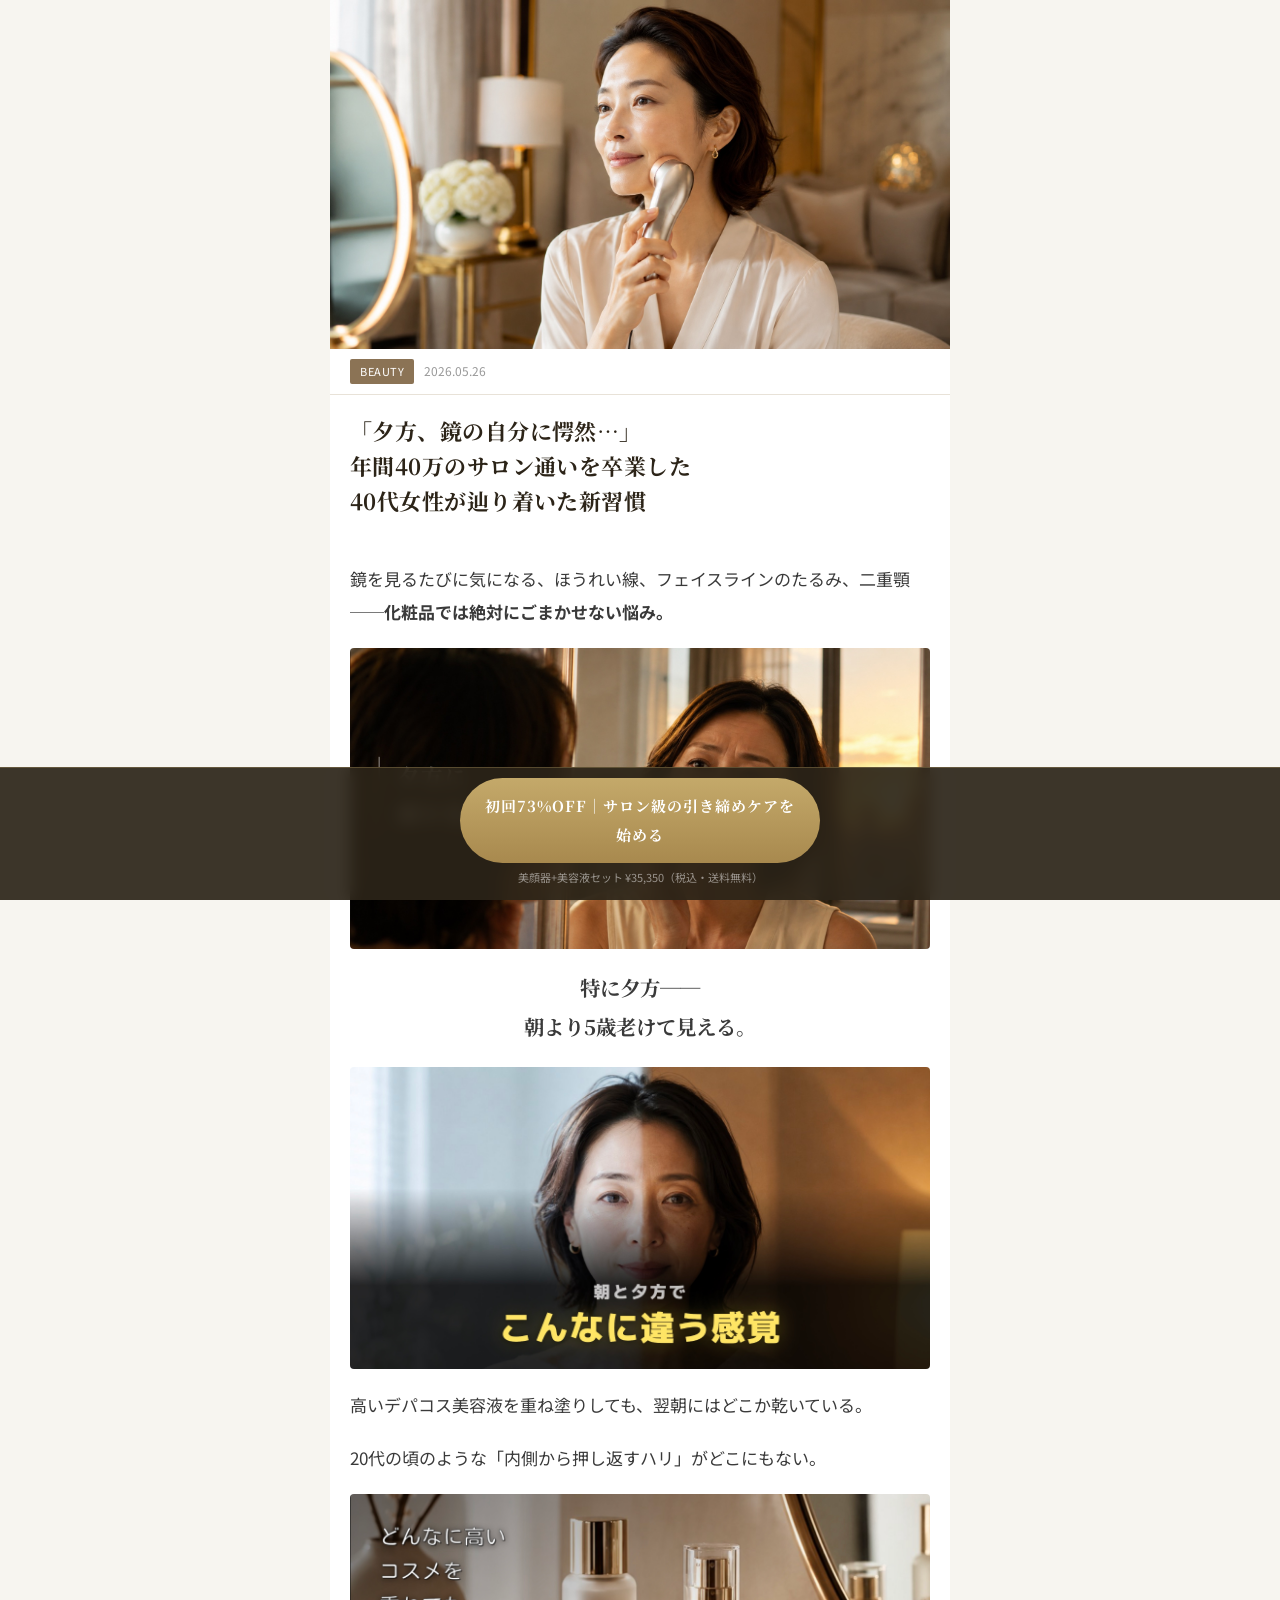
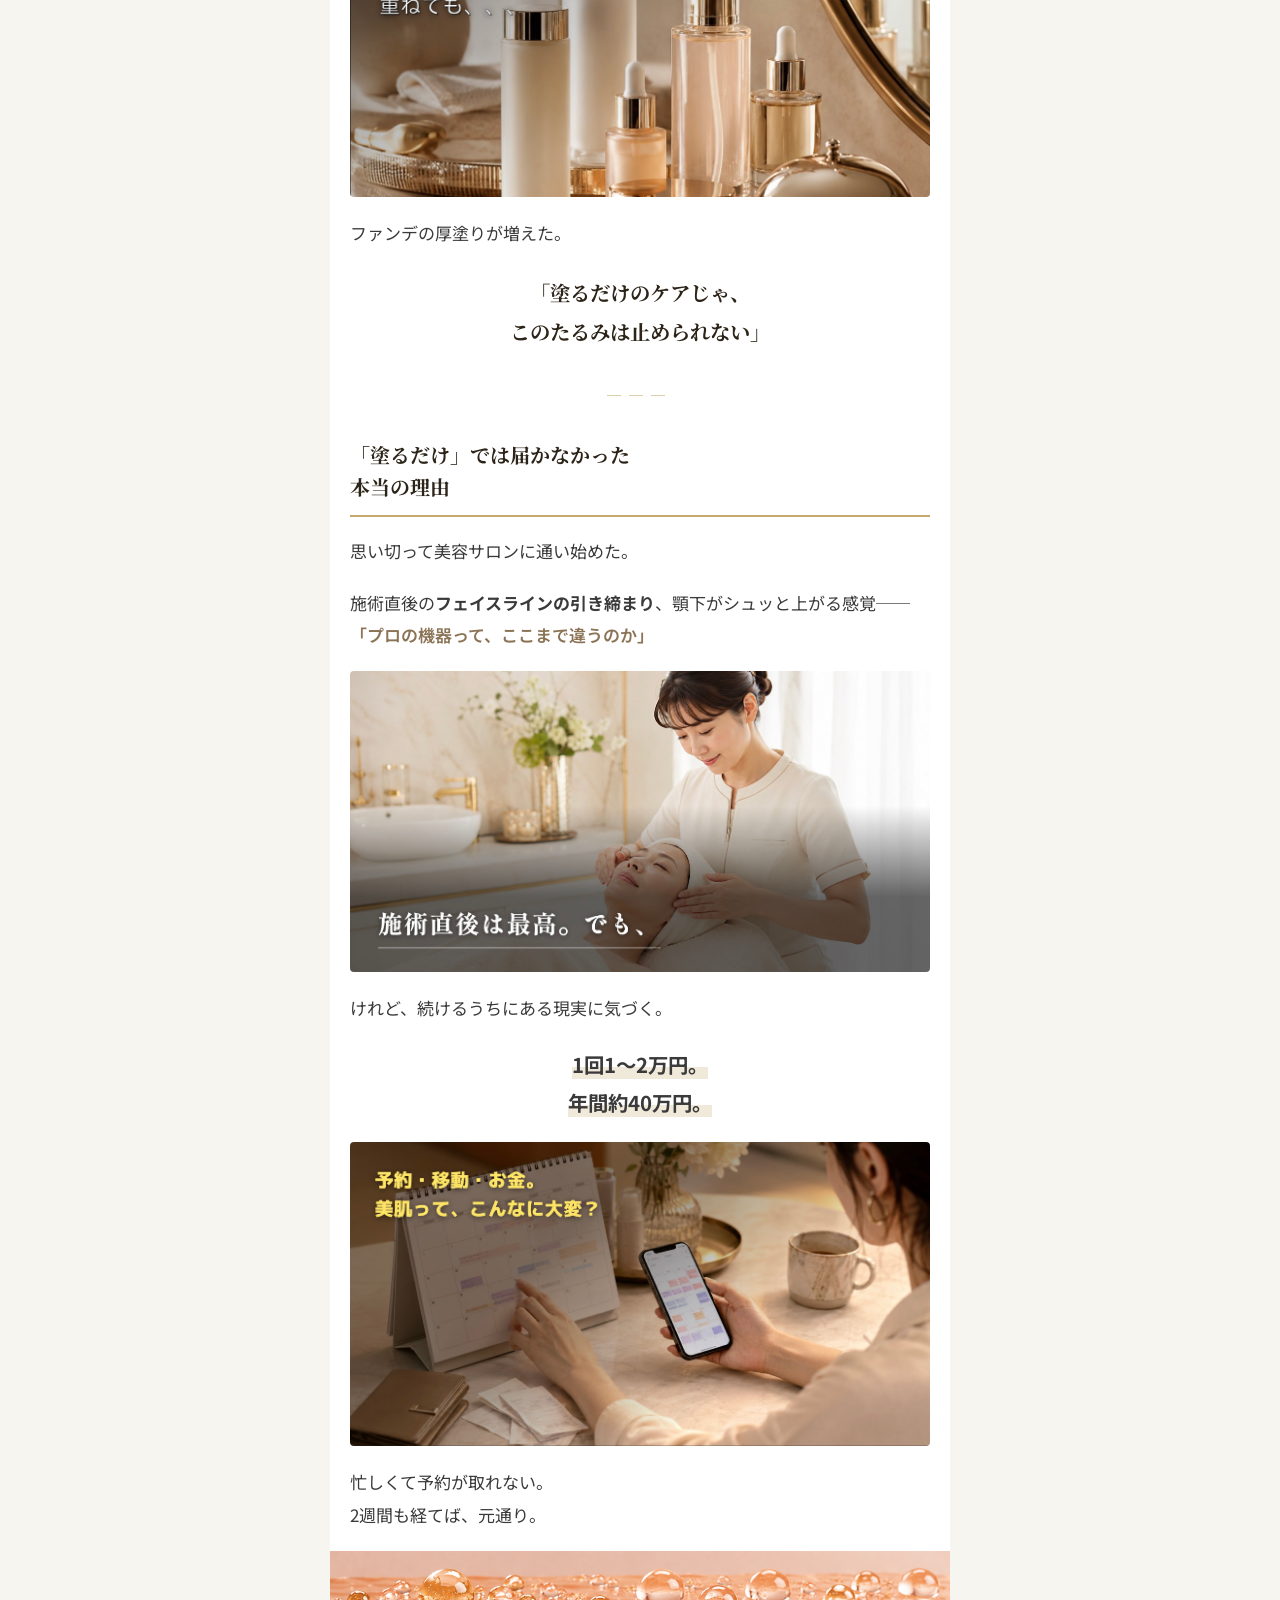
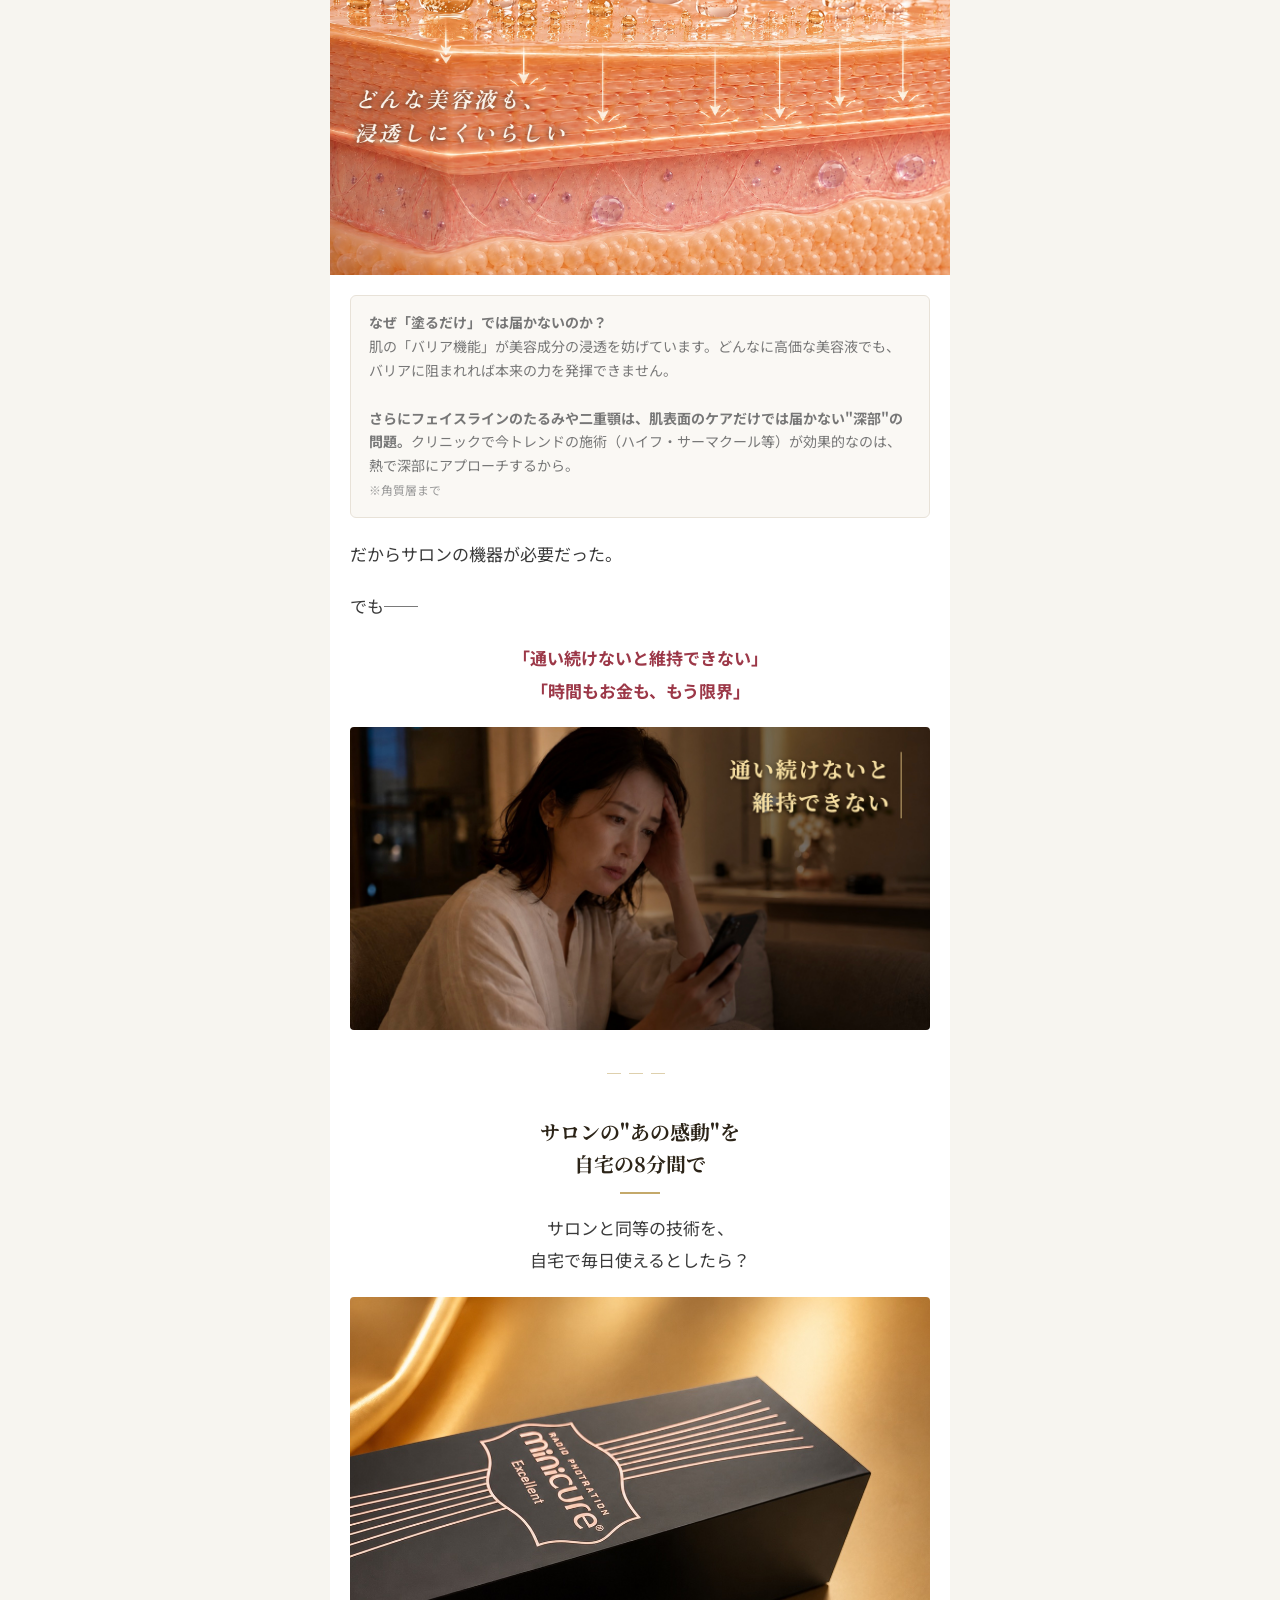
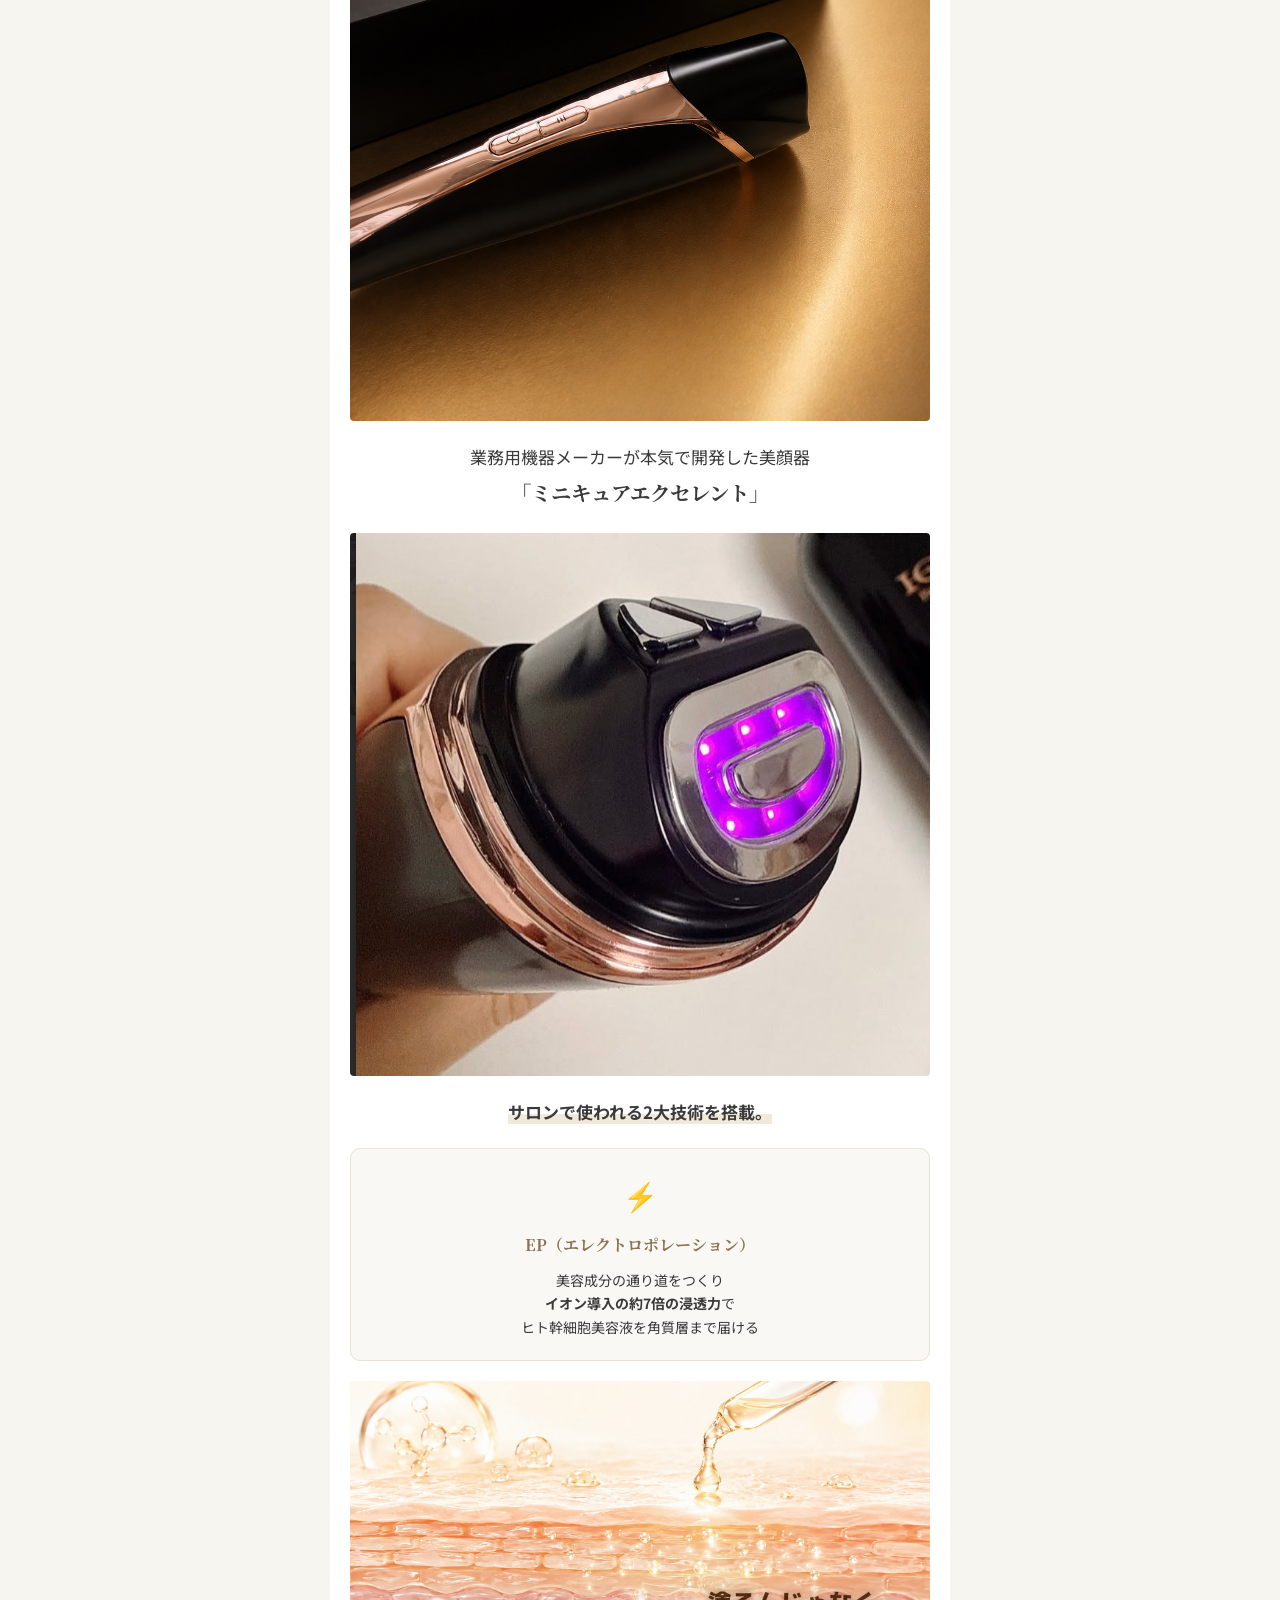
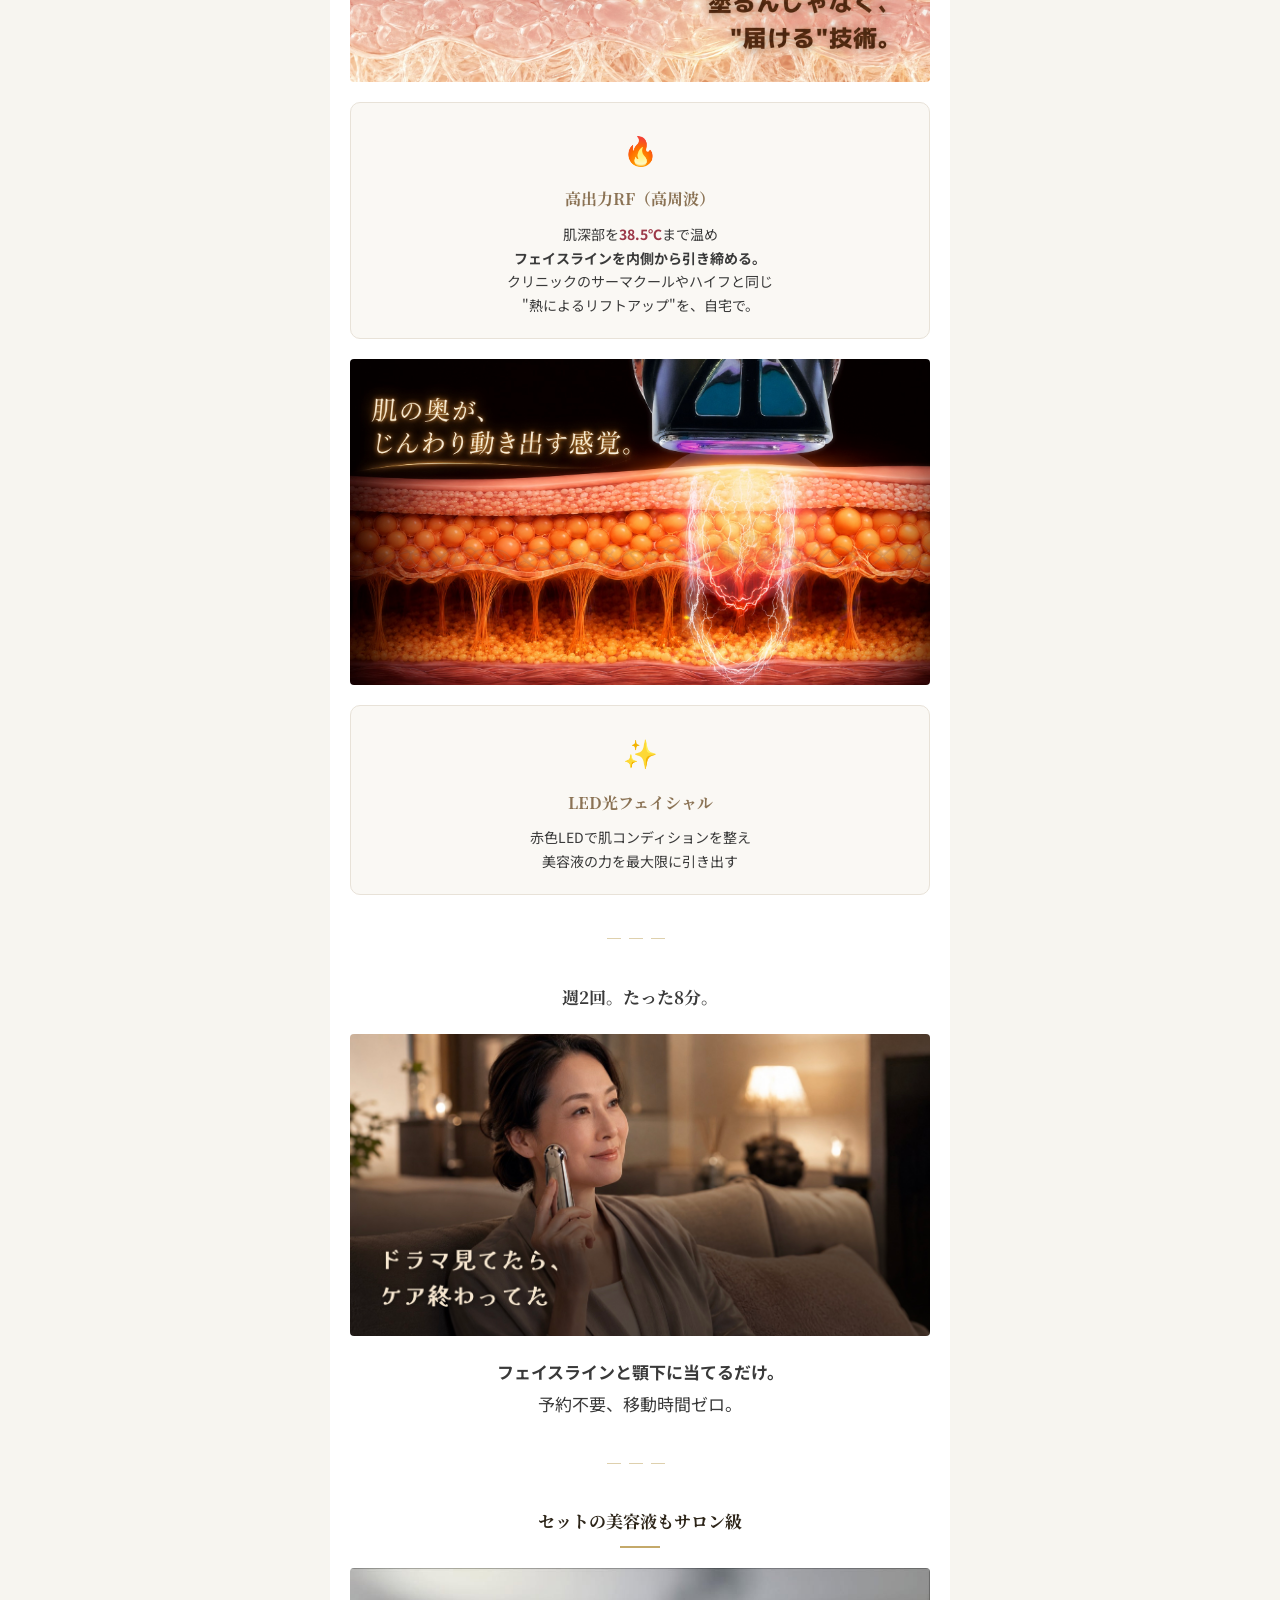
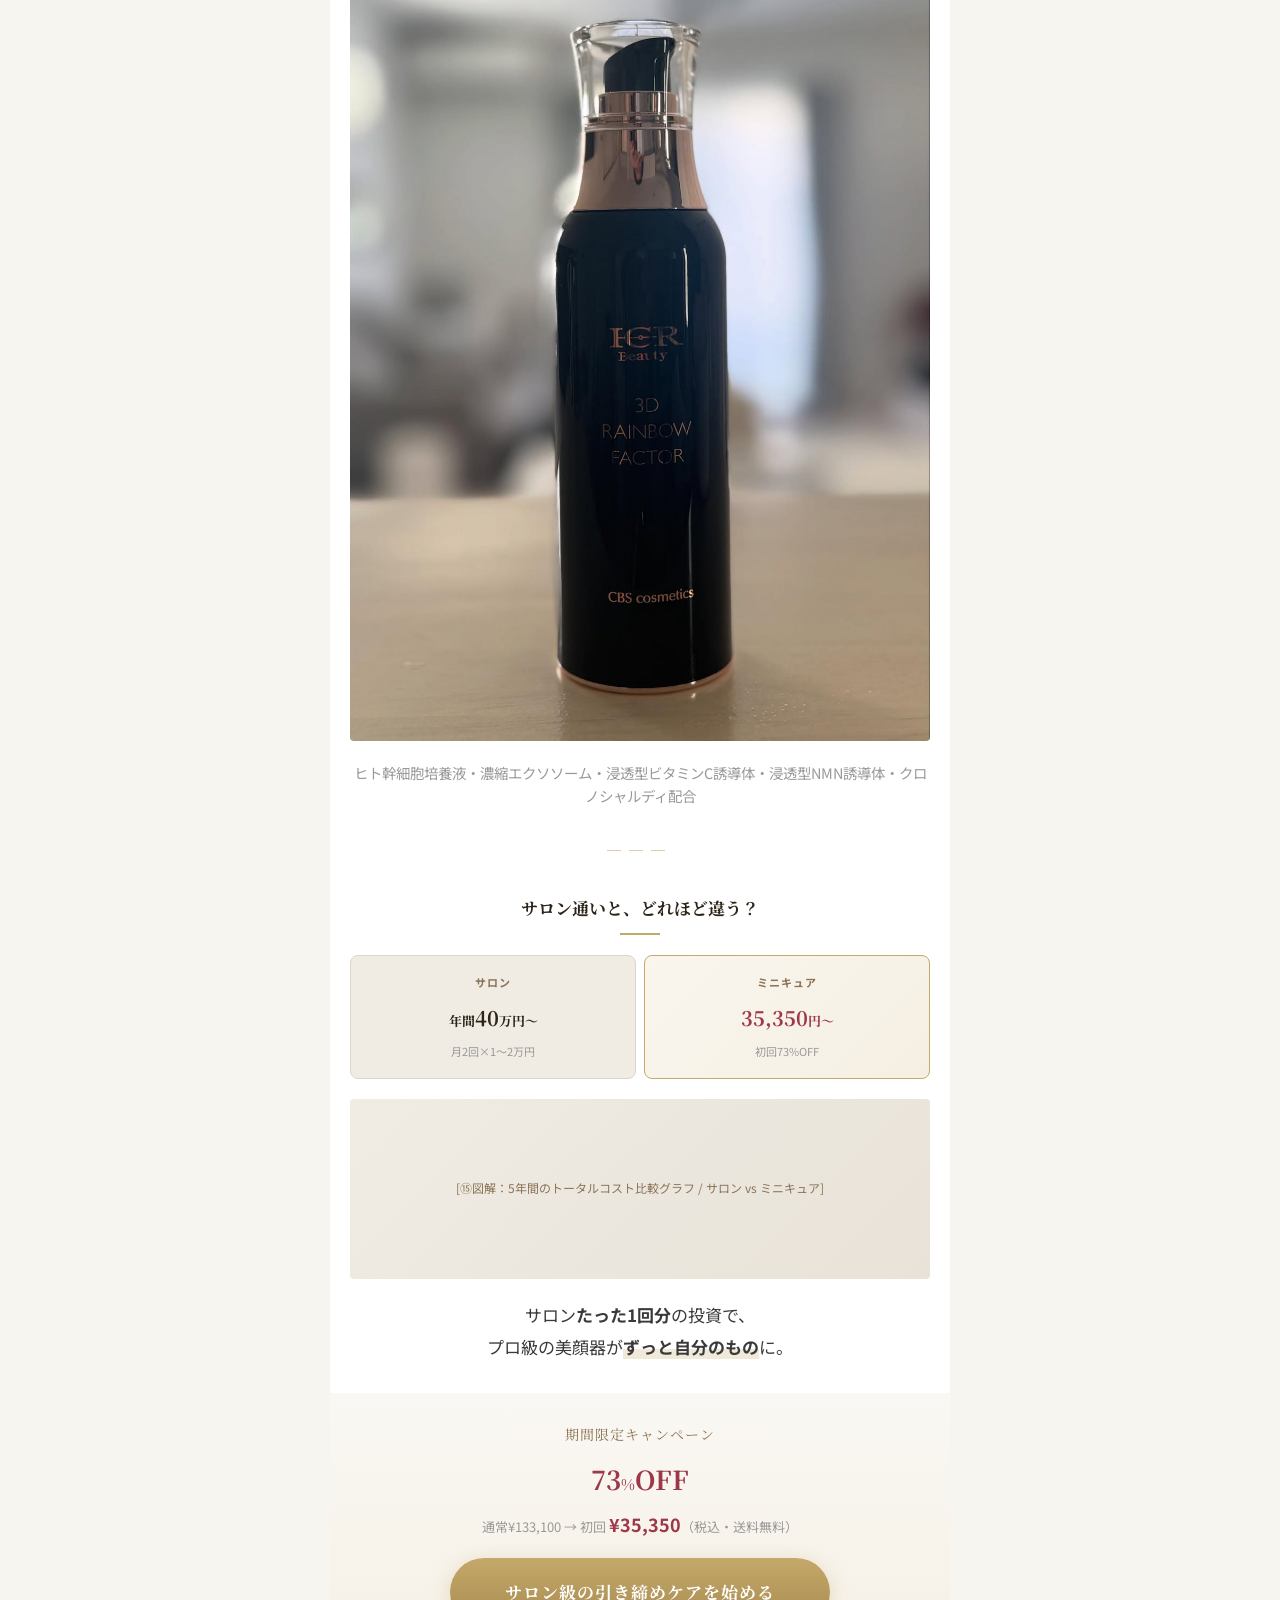
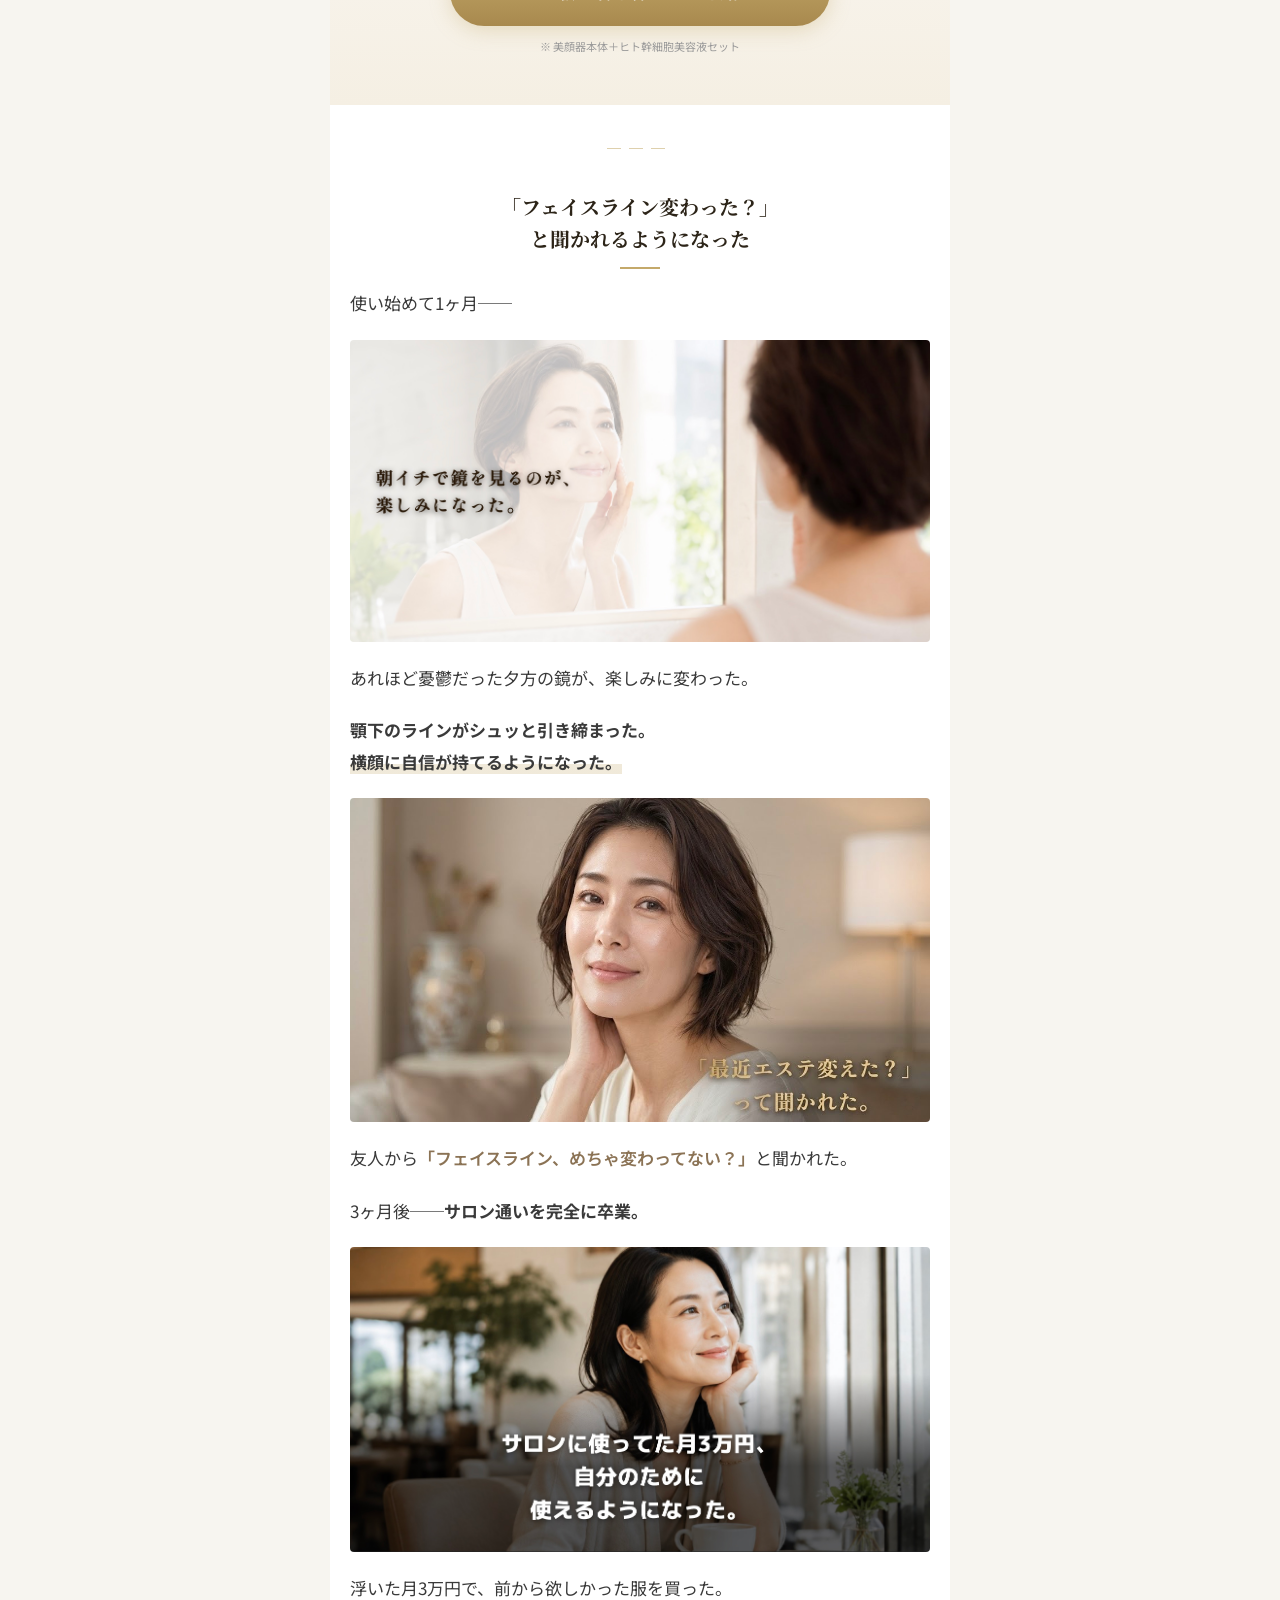
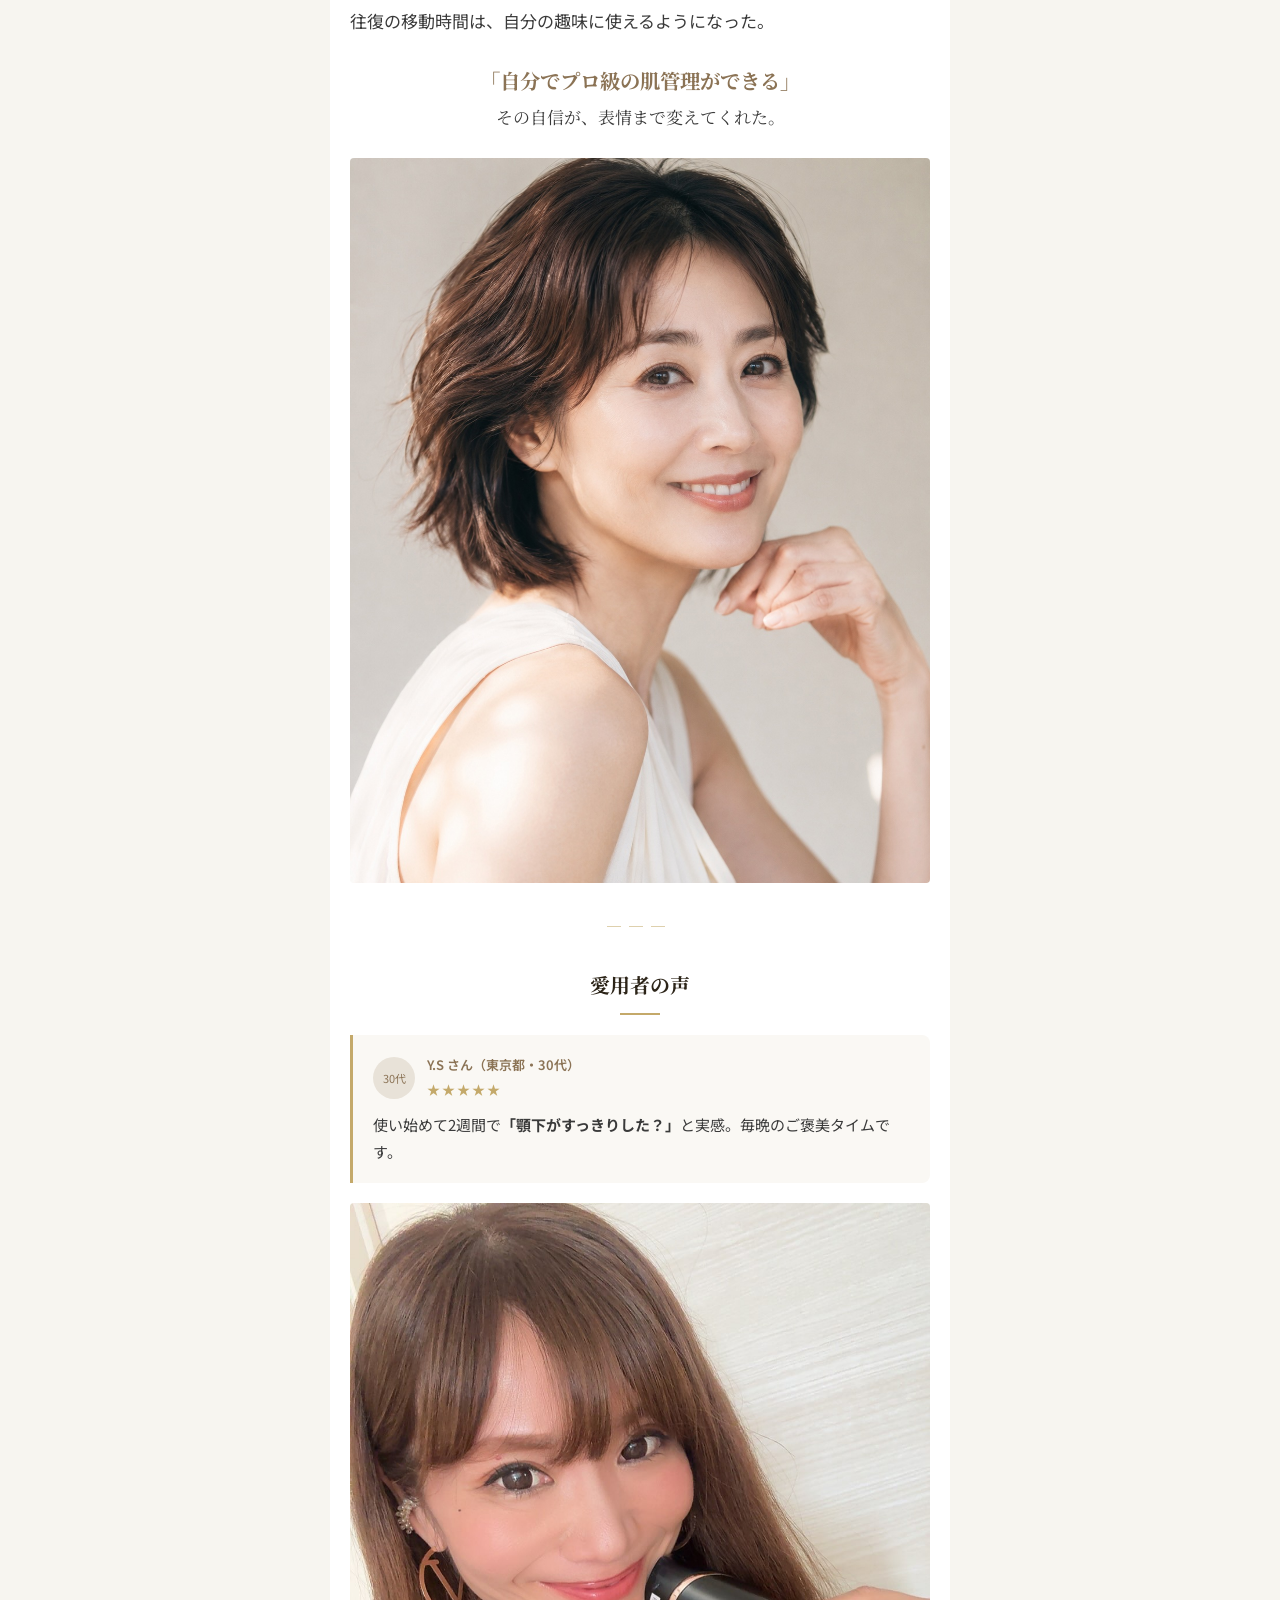
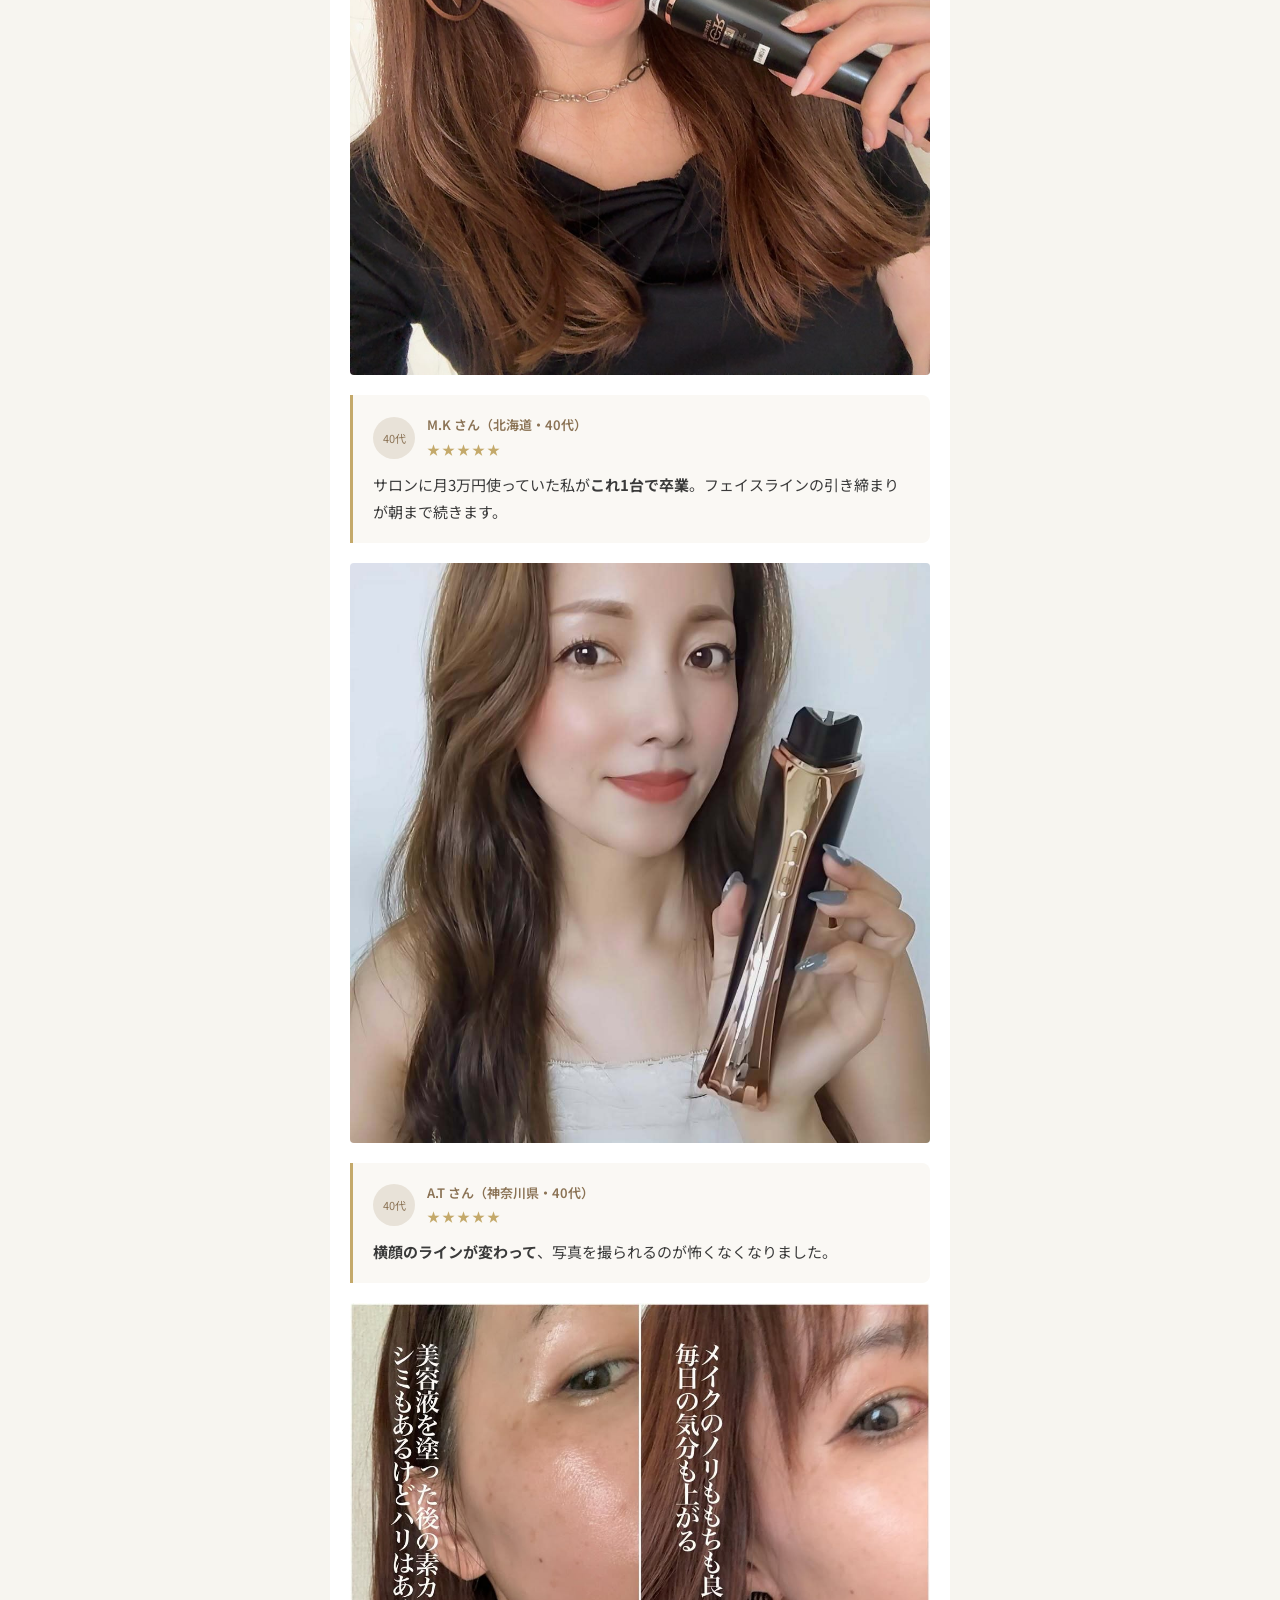
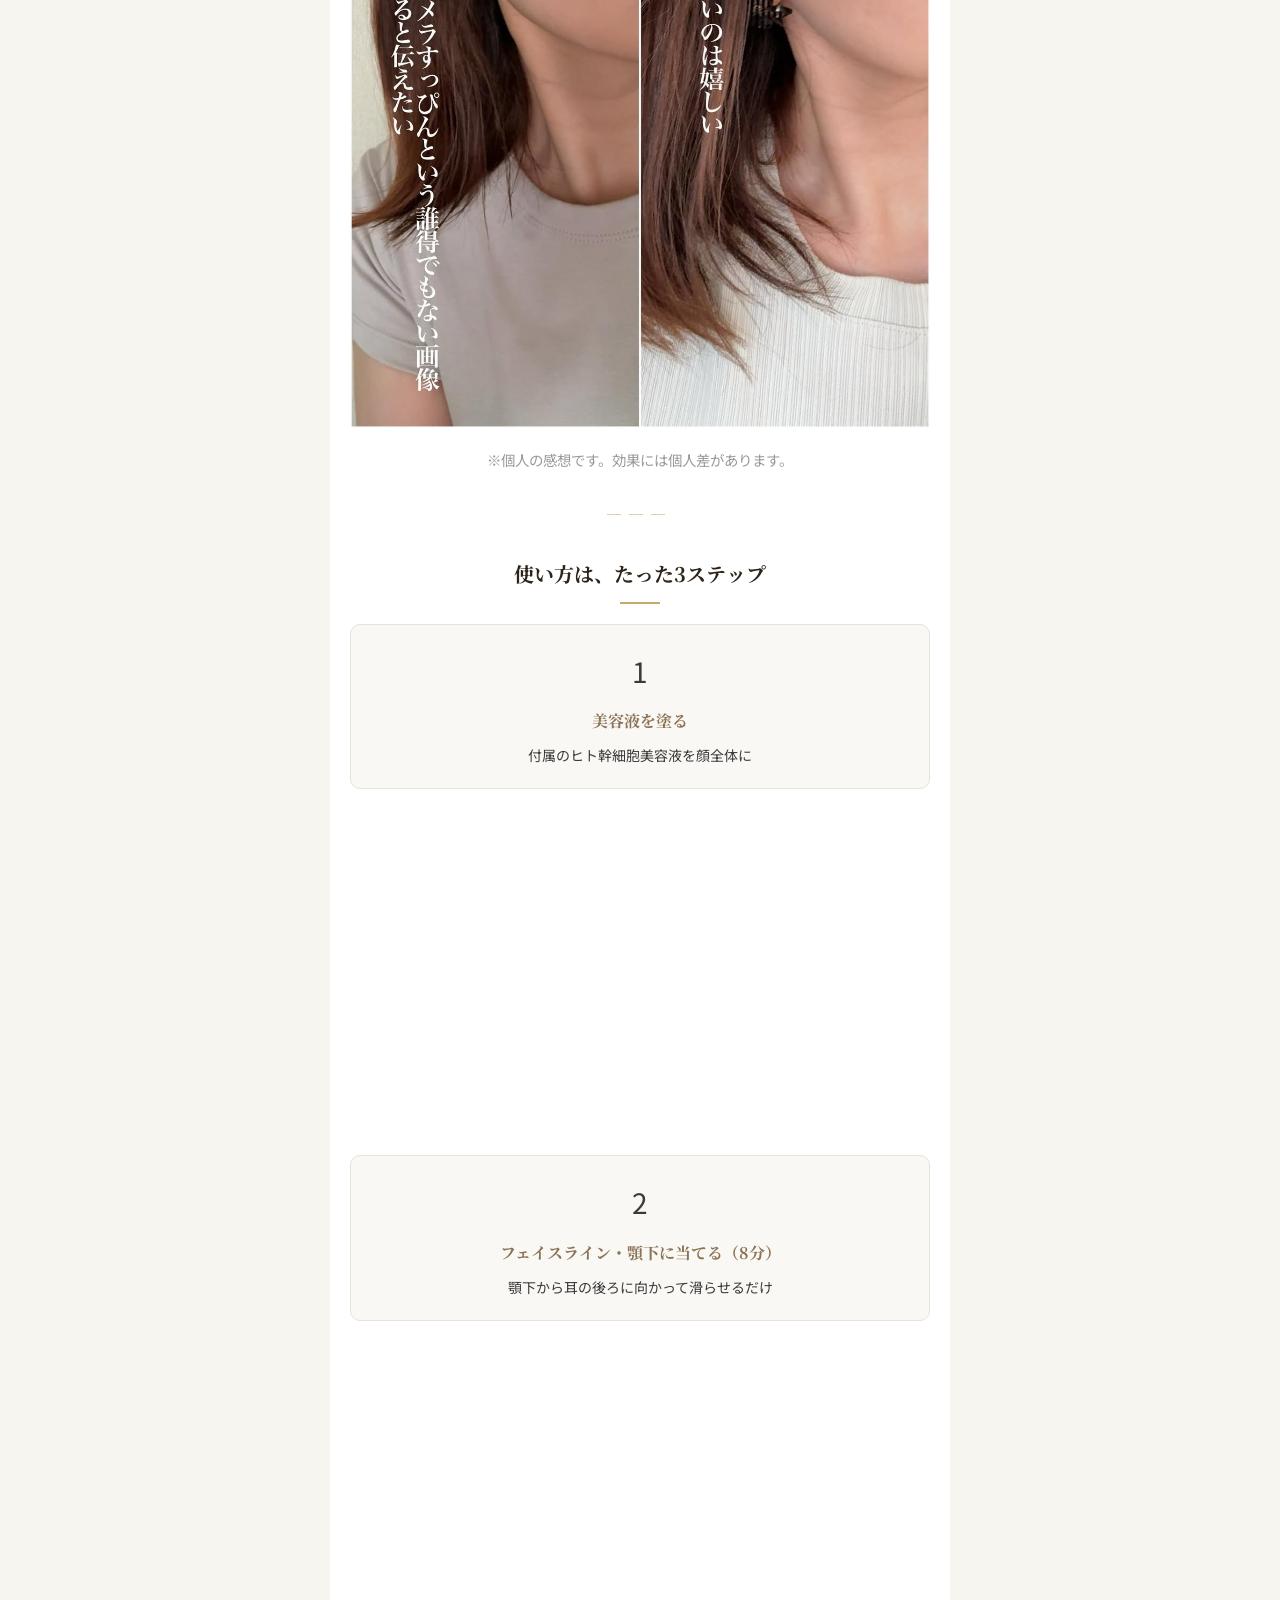
==== commit fb11fb0c: "サロン版: RF引き締め訴求強化＋画像指示を横顔・顎下・フェイスラインに変更" ====
--- a/index.html
+++ b/index.html
@@ -184,8 +184,7 @@
       padding: 30px 20px; text-align: center; color: rgba(255,255,255,0.4); font-size: 11px;
     }
 
-    .fade-in { opacity: 0; transform: translateY(15px); transition: opacity 0.8s ease, transform 0.8s ease; }
-    .fade-in.visible { opacity: 1; transform: translateY(0); }
+    /* fade-in無効化（表示信頼性優先） */
 
     @media (min-width: 920px) {
       .article-body, .article-header, .article-meta, .article-title-area { width: 620px; }
@@ -219,16 +218,16 @@
     <!-- ===== Phase 1：共感 ===== -->
     <section class="fade-in">
       <p>
-        鏡を見るたびに気になる、ほうれい線やフェイスラインのもたつき。
-      </p>
-
-      <img src="images/02.jpg" alt="鏡を見つめる女性">
+        鏡を見るたびに気になる、ほうれい線、フェイスラインのたるみ、二重顎──<span class="text-bold">化粧品では絶対にごまかせない悩み。</span>
+      </p>
+
+      <img src="images/02.jpg" alt="横顔で顎下・フェイスラインのたるみを気にする女性">
 
       <p class="text-center">
         <span class="text-bold text-large text-serif">特に夕方──<br>朝より5歳老けて見える。</span>
       </p>
 
-      <img src="images/03.jpg" alt="朝と夕方の肌比較">
+      <img src="images/03.jpg" alt="朝と夕方のフェイスライン比較・横顔ビフォーアフター風">
 
       <p>
         高いデパコス美容液を重ね塗りしても、翌朝にはどこか乾いている。
@@ -243,7 +242,7 @@
         ファンデの厚塗りが増えた。
       </p>
       <p class="text-center" style="margin:25px 0;">
-        <span class="text-serif text-large text-bold" style="color:#2c2418;">「私のスキンケア、<br>もう限界かもしれない」</span>
+        <span class="text-serif text-large text-bold" style="color:#2c2418;">「塗るだけのケアじゃ、<br>このたるみは止められない」</span>
       </p>
     </section>
 
@@ -257,11 +256,11 @@
         思い切って美容サロンに通い始めた。
       </p>
       <p>
-        施術直後のハリ感、引き締まり──<br>
+        施術直後の<span class="text-bold">フェイスラインの引き締まり</span>、顎下がシュッと上がる感覚──<br>
         <span class="text-gold">「プロの機器って、ここまで違うのか」</span>
       </p>
 
-      <img src="images/05.jpg" alt="エステサロンの施術シーン">
+      <img src="images/05.jpg" alt="エステでフェイスラインの施術を受けるシーン・RF系施術イメージ">
 
       <p>
         けれど、続けるうちにある現実に気づく。
@@ -280,7 +279,8 @@
 
       <div class="note-box">
         <span class="text-bold">なぜ「塗るだけ」では届かないのか？</span><br>
-        肌の「バリア機能」が美容成分の浸透を妨げています。どんなに高価な美容液でも、バリアに阻まれれば本来の力を発揮できません。<br>
+        肌の「バリア機能」が美容成分の浸透を妨げています。どんなに高価な美容液でも、バリアに阻まれれば本来の力を発揮できません。<br><br>
+        <span class="text-bold">さらにフェイスラインのたるみや二重顎は、肌表面のケアだけでは届かない"深部"の問題。</span>クリニックで今トレンドの施術（ハイフ・サーマクール等）が効果的なのは、熱で深部にアプローチするから。<br>
         <span class="text-small">※角質層まで</span>
       </div>
 
@@ -294,7 +294,7 @@
         <span class="text-bold text-accent">「通い続けないと維持できない」<br>「時間もお金も、もう限界」</span>
       </p>
 
-      <img src="images/08.jpg" alt="サロン予約画面を見る女性">
+      <img src="images/08.jpg" alt="横顔の顎下たるみを気にしながらサロン予約画面を見る女性">
     </section>
 
     <div class="section-divider">───</div>
@@ -338,7 +338,8 @@
         <div class="point-title">高出力RF（高周波）</div>
         <div class="point-desc">
           肌深部を<span class="text-accent">38.5℃</span>まで温め<br>
-          内側から押し返すようなハリを呼び覚ます
+          <span class="text-bold">フェイスラインを内側から引き締める。</span><br>
+          クリニックのサーマクールやハイフと同じ<br>"熱によるリフトアップ"を、自宅で。
         </div>
       </div>
 
@@ -359,10 +360,10 @@
         <span class="text-serif text-bold">週2回。たった8分。</span>
       </p>
 
-      <img src="images/13.jpg" alt="ソファで美顔器を使う女性">
-
-      <p class="text-center">
-        ソファでドラマを見ながら。<br>予約不要、移動時間ゼロ。
+      <img src="images/13.jpg" alt="フェイスライン・顎下に美顔器を当てている女性">
+
+      <p class="text-center">
+        <span class="text-bold">フェイスラインと顎下に当てるだけ。</span><br>予約不要、移動時間ゼロ。
       </p>
 
       <div class="section-divider">───</div>
@@ -409,7 +410,7 @@
       <p class="cta-lead">期間限定キャンペーン</p>
       <p class="cta-offer">73<small>%</small>OFF</p>
       <p class="cta-price-note">通常¥133,100 → 初回 <span class="text-accent" style="font-size:18px;">¥35,350</span>（税込・送料無料）</p>
-      <a href="https://icrjapan.com/lp" class="cta-button" target="_blank" rel="noopener">サロン級の肌管理を始める</a>
+      <a href="https://icrjapan.com/lp" class="cta-button" target="_blank" rel="noopener">サロン級の引き締めケアを始める</a>
       <p class="cta-button-sub">※ 美顔器本体＋ヒト幹細胞美容液セット</p>
     </div>
 
@@ -417,26 +418,26 @@
 
     <!-- ===== Phase 4：利用後変化 ===== -->
     <section class="fade-in">
-      <h2 class="section-heading section-heading-center">「最近エステ変えた？」<br>と聞かれるようになった</h2>
+      <h2 class="section-heading section-heading-center">「フェイスライン変わった？」<br>と聞かれるようになった</h2>
 
       <p>
         使い始めて1ヶ月──
       </p>
 
-      <img src="images/16.jpg" alt="朝の鏡で笑顔の女性">
+      <img src="images/16.jpg" alt="朝の鏡で横顔のフェイスラインの変化を確認する女性">
 
       <p>
         あれほど憂鬱だった夕方の鏡が、楽しみに変わった。
       </p>
       <p>
-        フェイスラインがすっきり。<br>
-        <span class="marker-gold text-bold">ファンデーションが薄づきで済む。</span>
-      </p>
-
-      <img src="images/17.jpg" alt="薄づきメイクの女性">
-
-      <p>
-        友人から<span class="text-gold">「最近エステ変えた？」</span>と聞かれた。
+        <span class="text-bold">顎下のラインがシュッと引き締まった。</span><br>
+        <span class="marker-gold text-bold">横顔に自信が持てるようになった。</span>
+      </p>
+
+      <img src="images/17.jpg" alt="横顔がシュッと引き締まった女性のアップ">
+
+      <p>
+        友人から<span class="text-gold">「フェイスライン、めちゃ変わってない？」</span>と聞かれた。
       </p>
       <p>
         3ヶ月後──<span class="text-bold">サロン通いを完全に卒業。</span>
@@ -454,7 +455,7 @@
         <span class="text-serif">その自信が、表情まで変えてくれた。</span>
       </p>
 
-      <img src="images/19.jpg" alt="自信に満ちた笑顔の女性">
+      <img src="images/19.jpg" alt="横顔を見せて自信に満ちた表情の女性・フェイスラインが綺麗なカット">
     </section>
 
     <div class="section-divider">───</div>
@@ -471,10 +472,10 @@
             <div class="voice-stars">★★★★★</div>
           </div>
         </div>
-        <p>使い始めて2週間で<span class="text-bold">「すっきりした？」</span>と実感。毎晩のご褒美タイムです。</p>
-      </div>
-
-      <img src="images/20.jpg" alt="Y.Sさん使用感イメージ">
+        <p>使い始めて2週間で<span class="text-bold">「顎下がすっきりした？」</span>と実感。毎晩のご褒美タイムです。</p>
+      </div>
+
+      <img src="images/20.jpg" alt="Y.Sさん横顔ビフォーアフター・顎下ラインの変化">
 
       <div class="voice-box">
         <div class="voice-header">
@@ -484,10 +485,10 @@
             <div class="voice-stars">★★★★★</div>
           </div>
         </div>
-        <p>サロンに月3万円使っていた私が<span class="text-bold">これ1台で卒業</span>。ハリ感が朝まで続きます。</p>
-      </div>
-
-      <img src="images/21.jpg" alt="M.Kさん使用感イメージ">
+        <p>サロンに月3万円使っていた私が<span class="text-bold">これ1台で卒業</span>。フェイスラインの引き締まりが朝まで続きます。</p>
+      </div>
+
+      <img src="images/21.jpg" alt="M.Kさんフェイスライン引き締まりビフォーアフター・横から">
 
       <div class="voice-box">
         <div class="voice-header">
@@ -497,10 +498,10 @@
             <div class="voice-stars">★★★★★</div>
           </div>
         </div>
-        <p>ポイントケア用ヘッドが秀逸。<span class="text-bold">目元がパッチリ</span>してメイク映えが違います。</p>
-      </div>
-
-      <img src="images/22.jpg" alt="A.Tさん使用感イメージ">
+        <p><span class="text-bold">横顔のラインが変わって</span>、写真を撮られるのが怖くなくなりました。</p>
+      </div>
+
+      <img src="images/22.jpg" alt="A.Tさん横顔ラインがスッキリした写真">
 
       <p class="text-small text-center">※個人の感想です。効果には個人差があります。</p>
     </section>
@@ -523,8 +524,8 @@
 
       <div class="point-card">
         <div class="point-icon">2</div>
-        <div class="point-title">当てる（8分）</div>
-        <div class="point-desc">気になる部分にゆっくり滑らせるだけ</div>
+        <div class="point-title">フェイスライン・顎下に当てる（8分）</div>
+        <div class="point-desc">顎下から耳の後ろに向かって滑らせるだけ</div>
       </div>
 
       <div style="position:relative;padding-bottom:56.25%;height:0;overflow:hidden;margin:20px 0;border-radius:4px;">
@@ -537,7 +538,7 @@
         <div class="point-desc">オートOFFで終了。週2回でOK</div>
       </div>
 
-      <img src="images/25.jpg" alt="ケア後の満足げな表情の女性">
+      <img src="images/25.jpg" alt="ケア後に横顔のフェイスラインを確認して満足げな女性">
     </section>
 
     <div class="section-divider">───</div>
@@ -611,7 +612,7 @@
   </footer>
 
   <div class="fixed-cta" id="fixedCta">
-    <a href="https://icrjapan.com/lp" target="_blank" rel="noopener">初回73%OFF｜サロン級ケアを始める</a>
+    <a href="https://icrjapan.com/lp" target="_blank" rel="noopener">初回73%OFF｜サロン級の引き締めケアを始める</a>
     <p class="fixed-cta-note">美顔器+美容液セット ¥35,350（税込・送料無料）</p>
   </div>
 
@@ -621,10 +622,7 @@
     }, { threshold: 0.5 });
     document.querySelectorAll('.marker-gold,.marker-pink').forEach(el => markerObs.observe(el));
 
-    const fadeObs = new IntersectionObserver(entries => {
-      entries.forEach(e => { if (e.isIntersecting) e.target.classList.add('visible'); });
-    }, { threshold: 0.15 });
-    document.querySelectorAll('.fade-in').forEach(el => fadeObs.observe(el));
+    /* fadeObserver削除済み */
 
     let shown = false;
     window.addEventListener('scroll', () => {
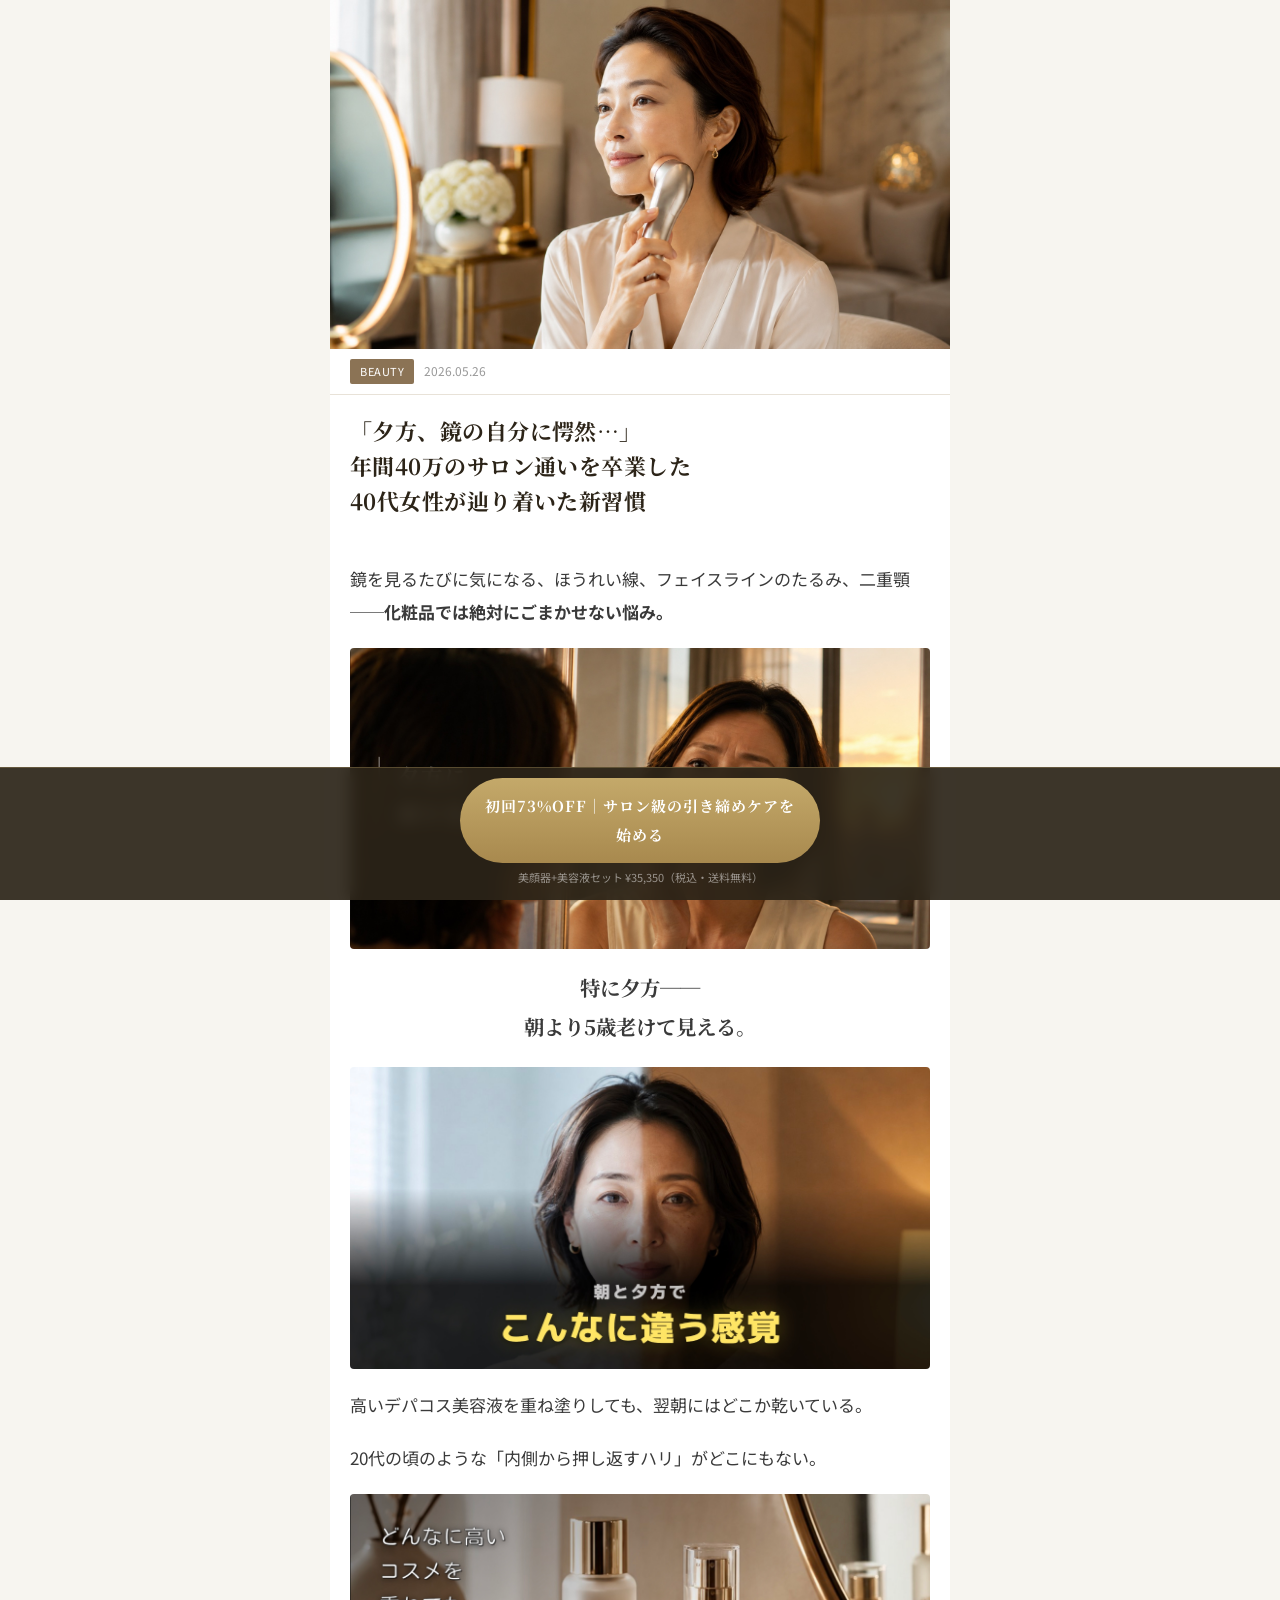
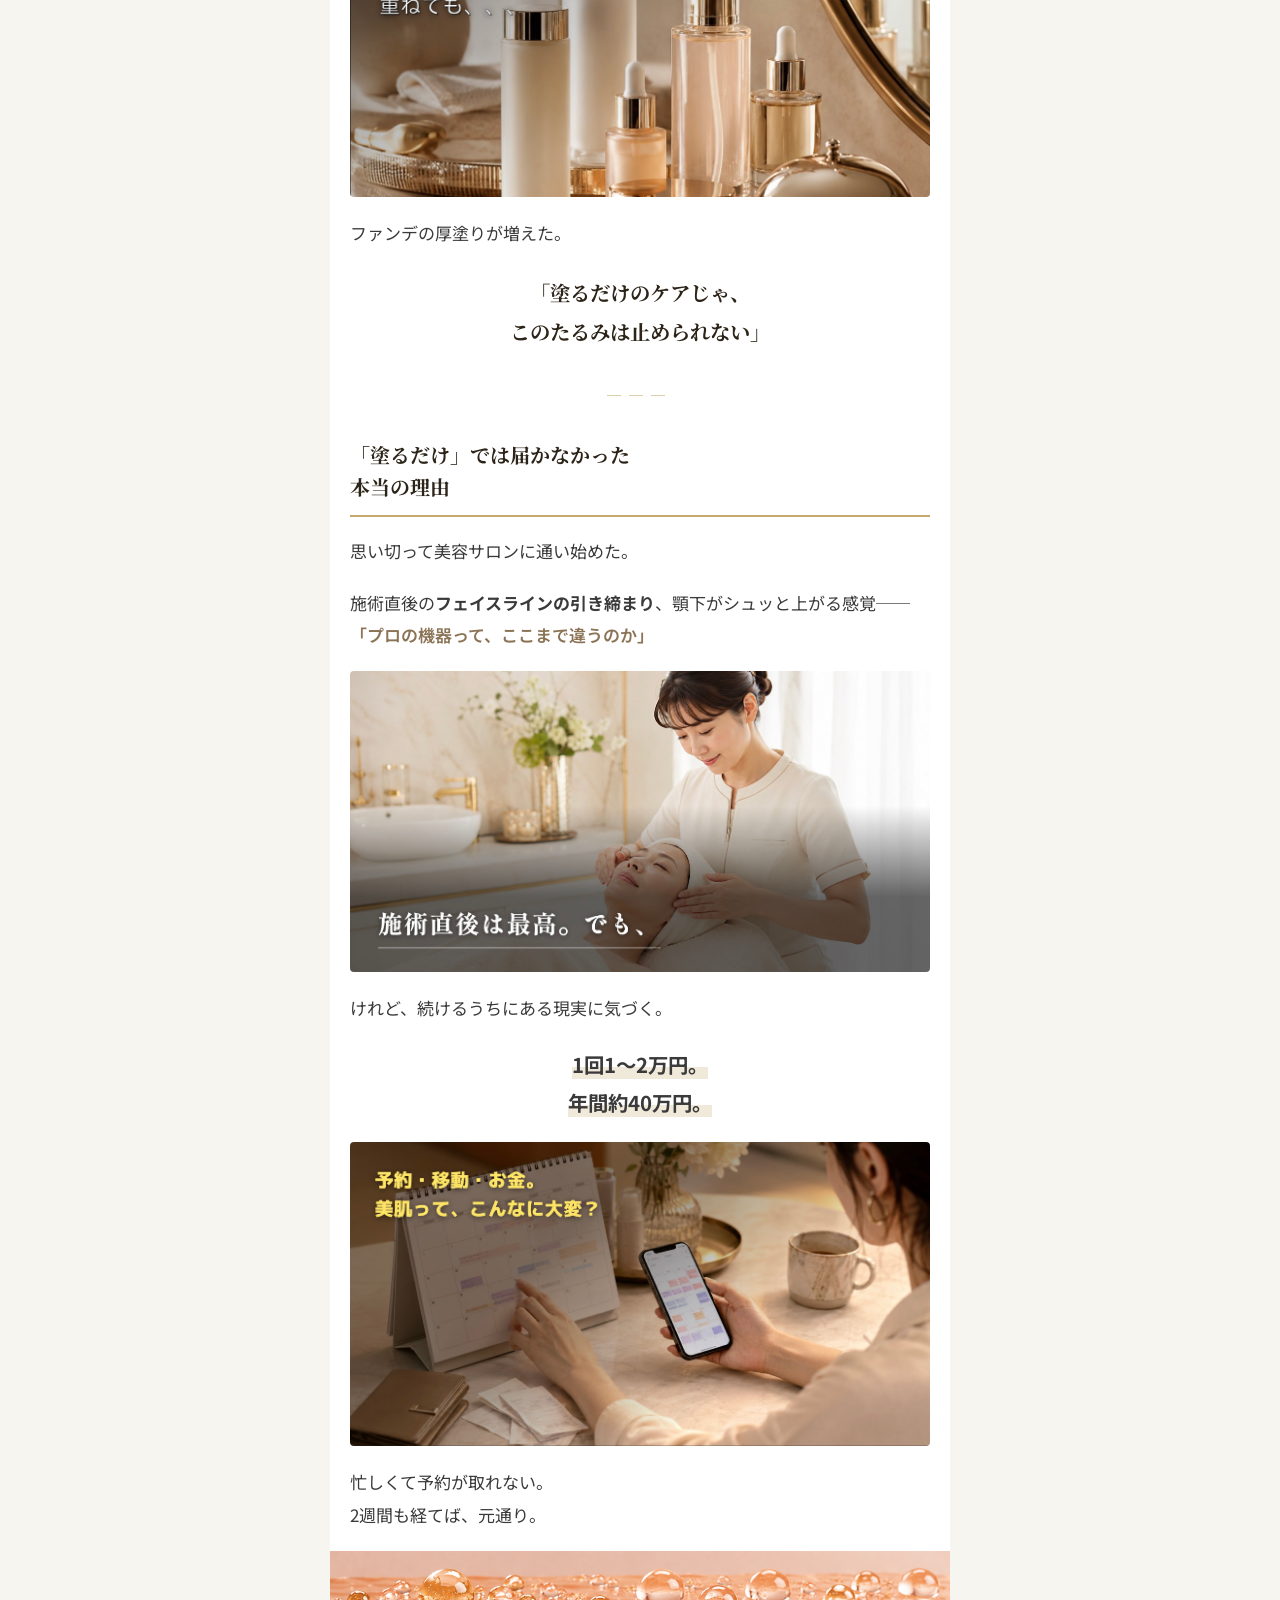
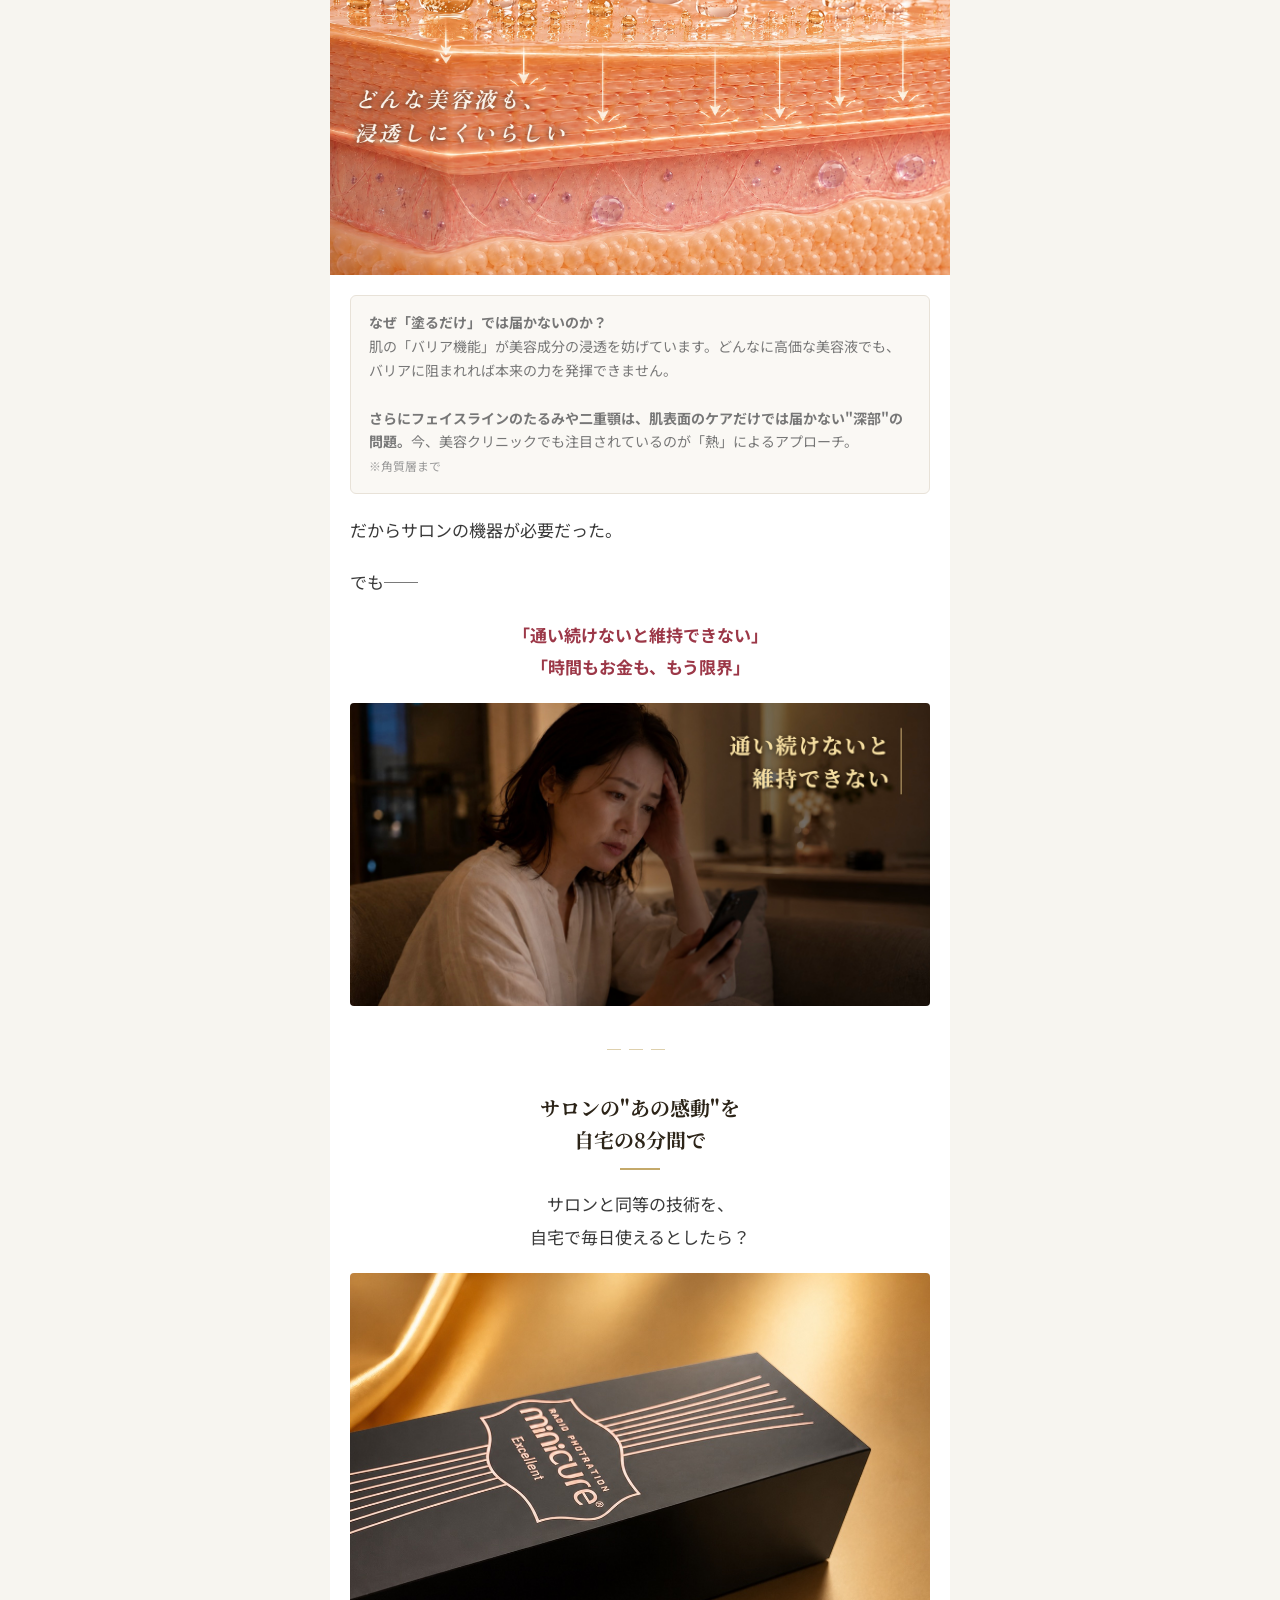
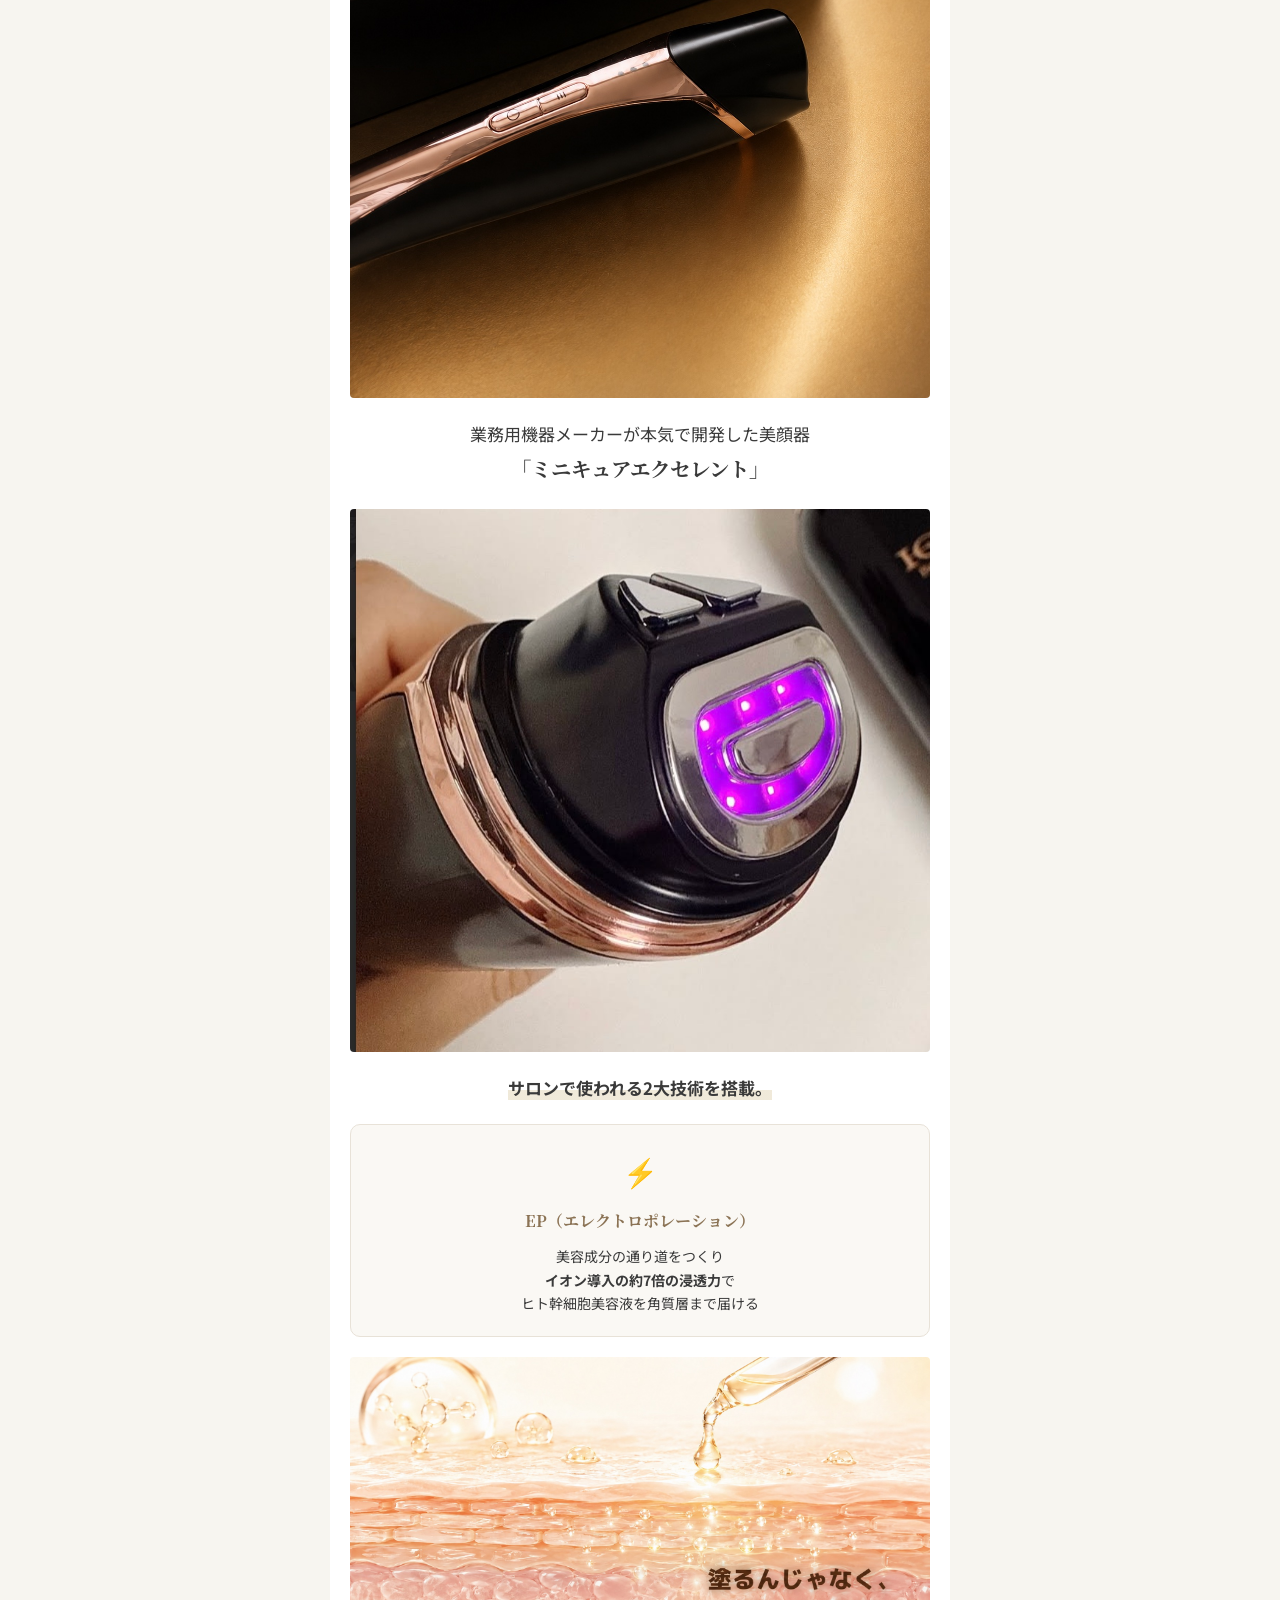
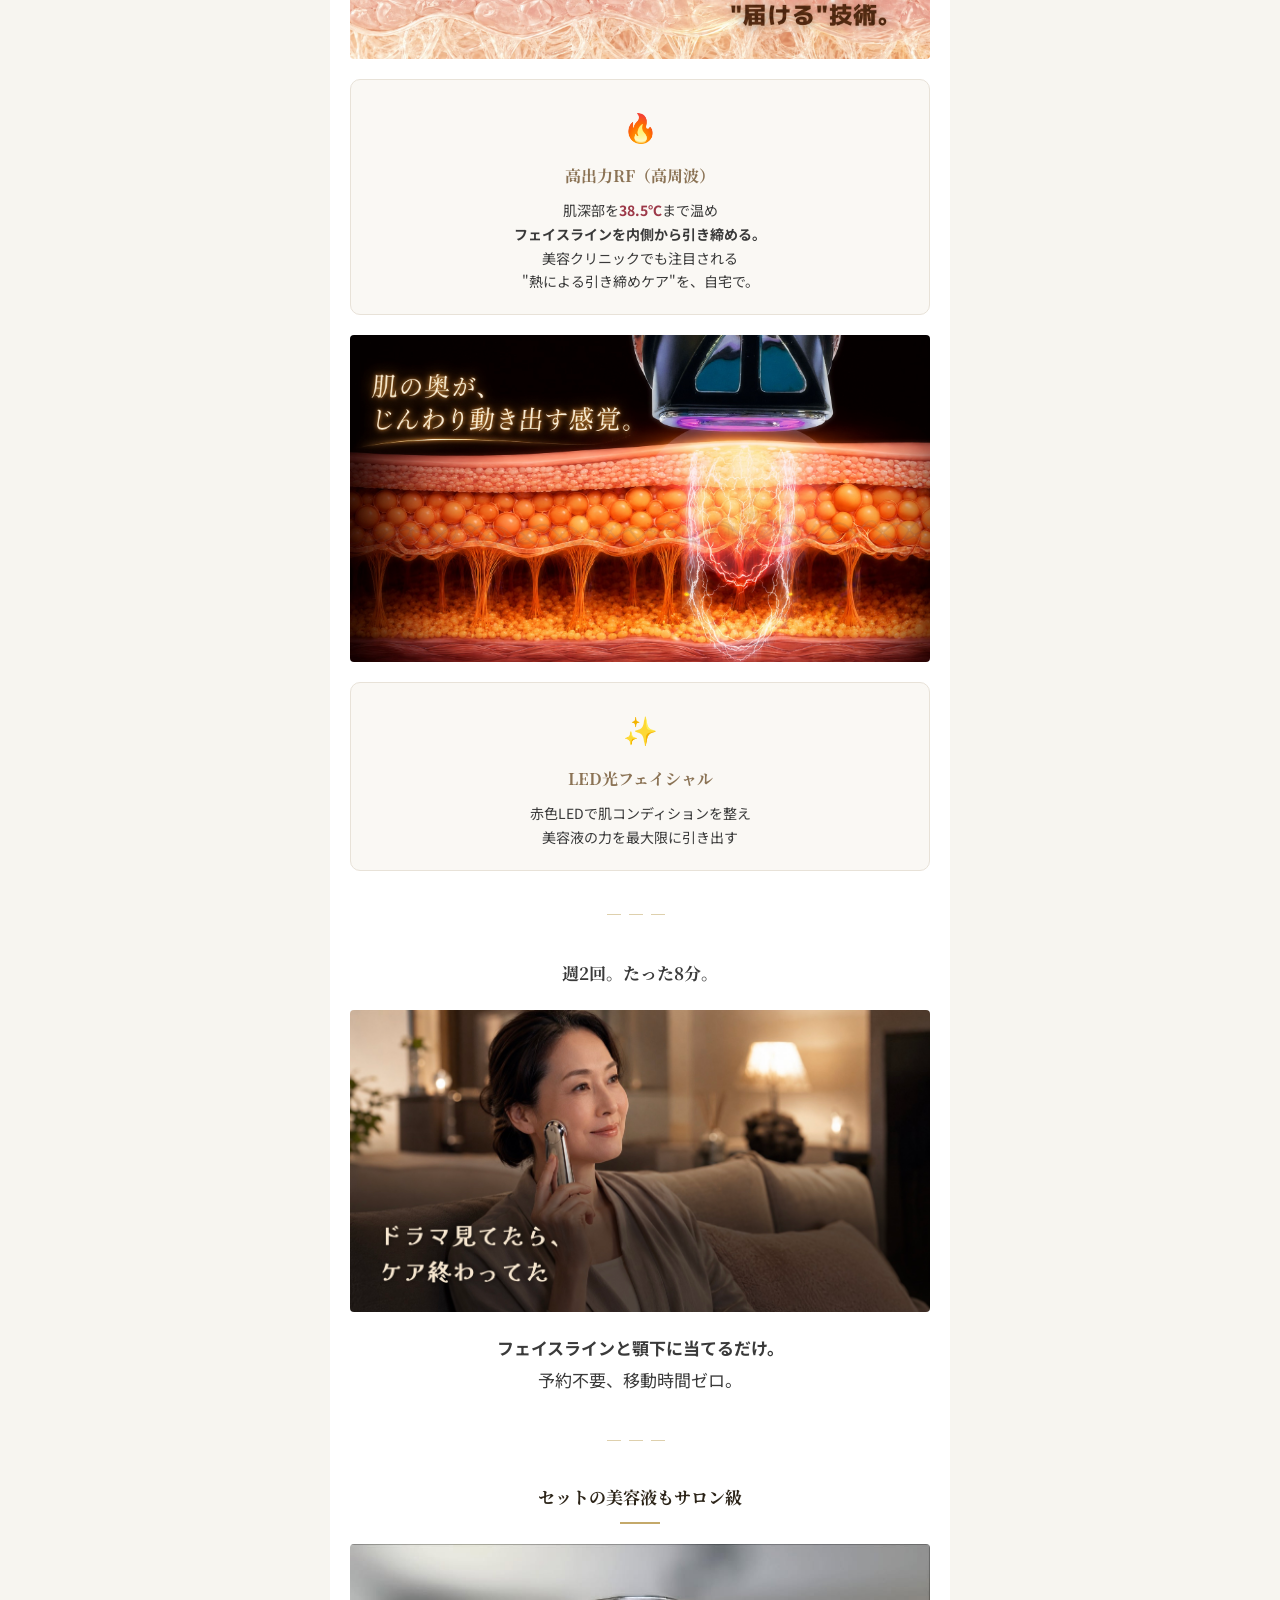
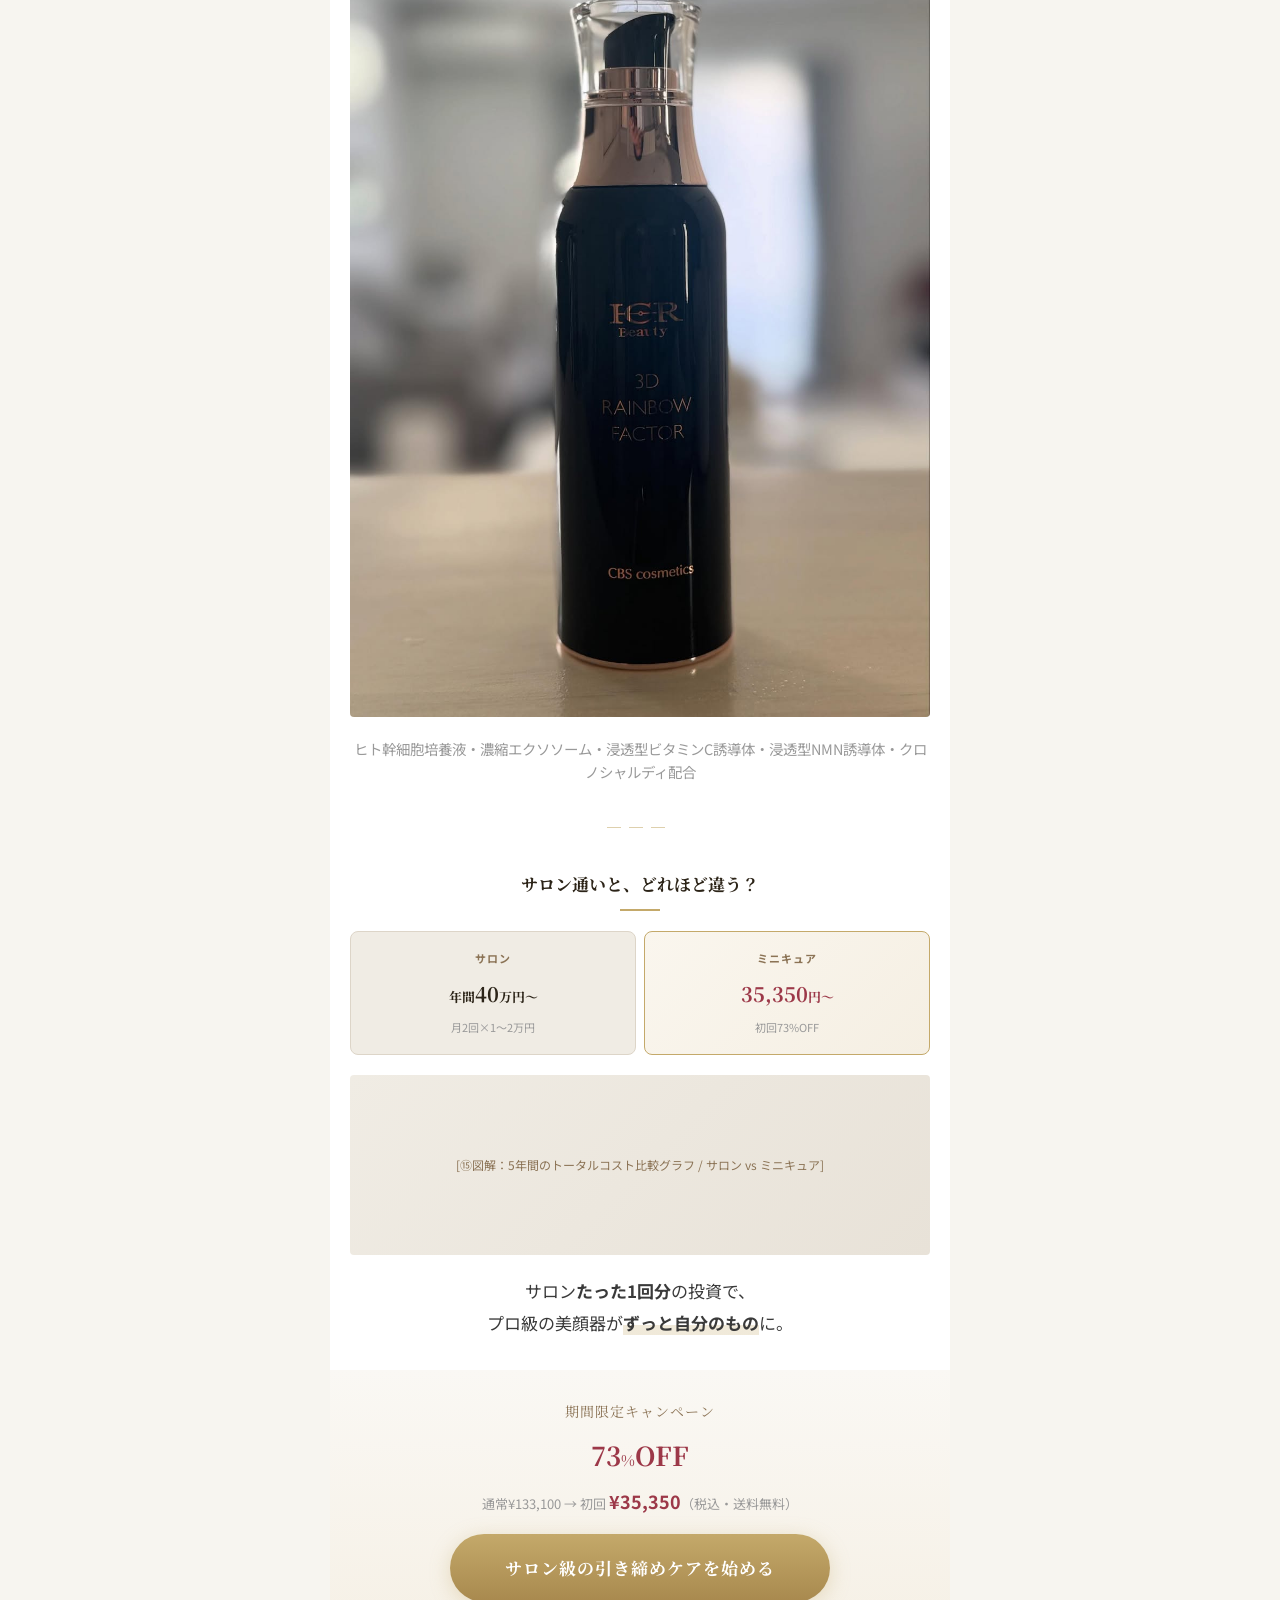
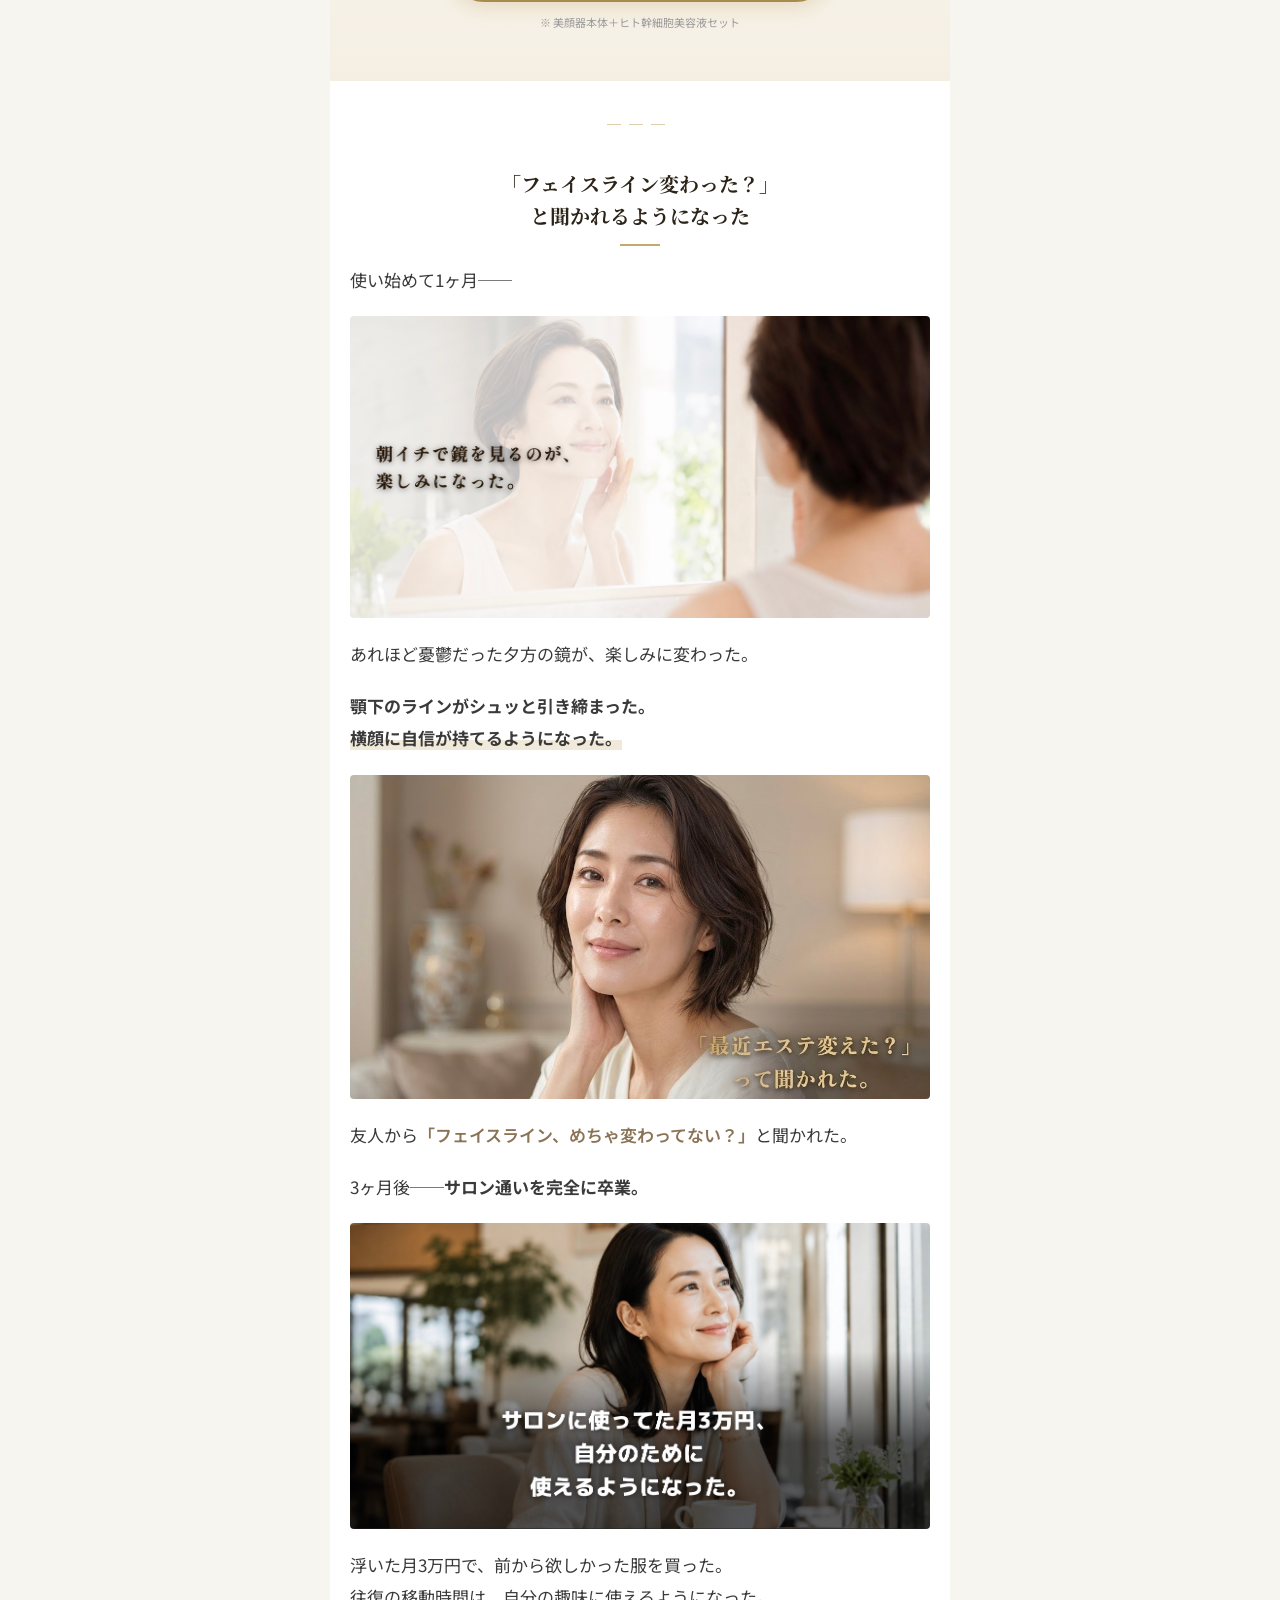
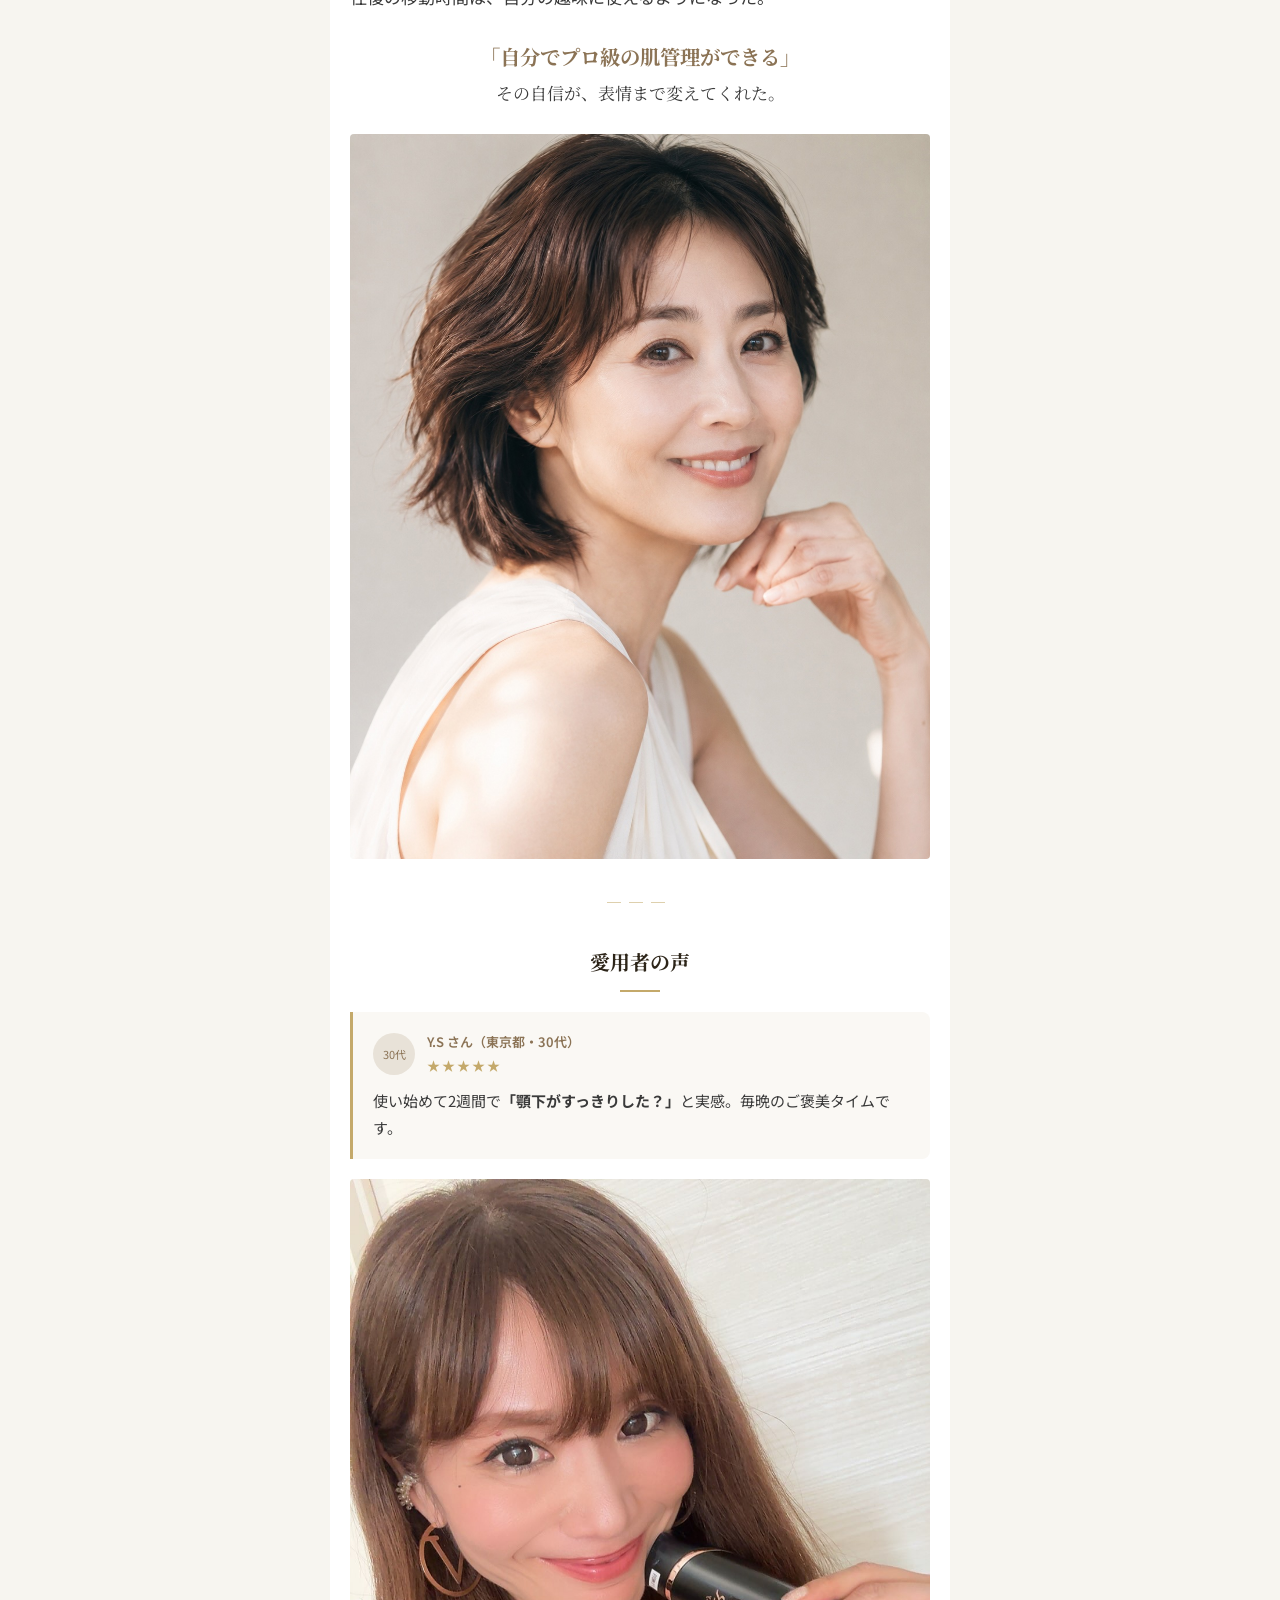
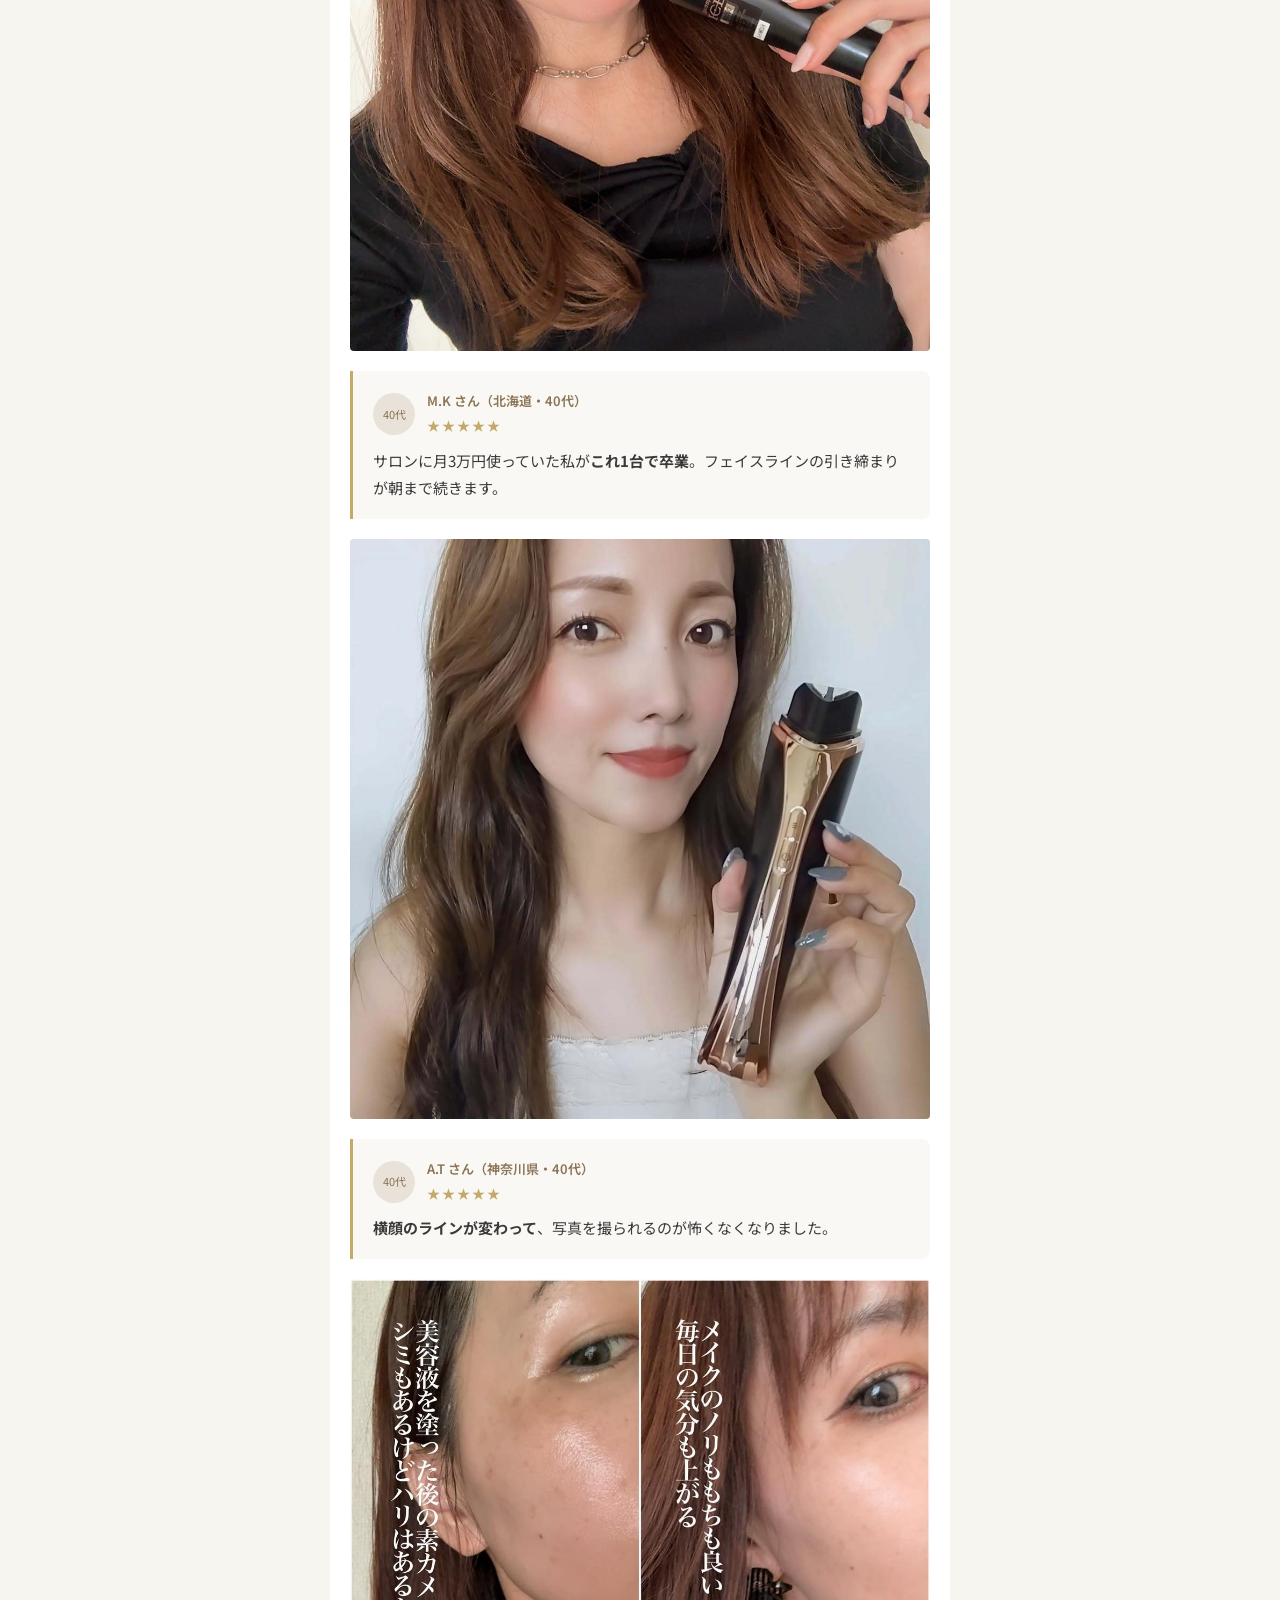
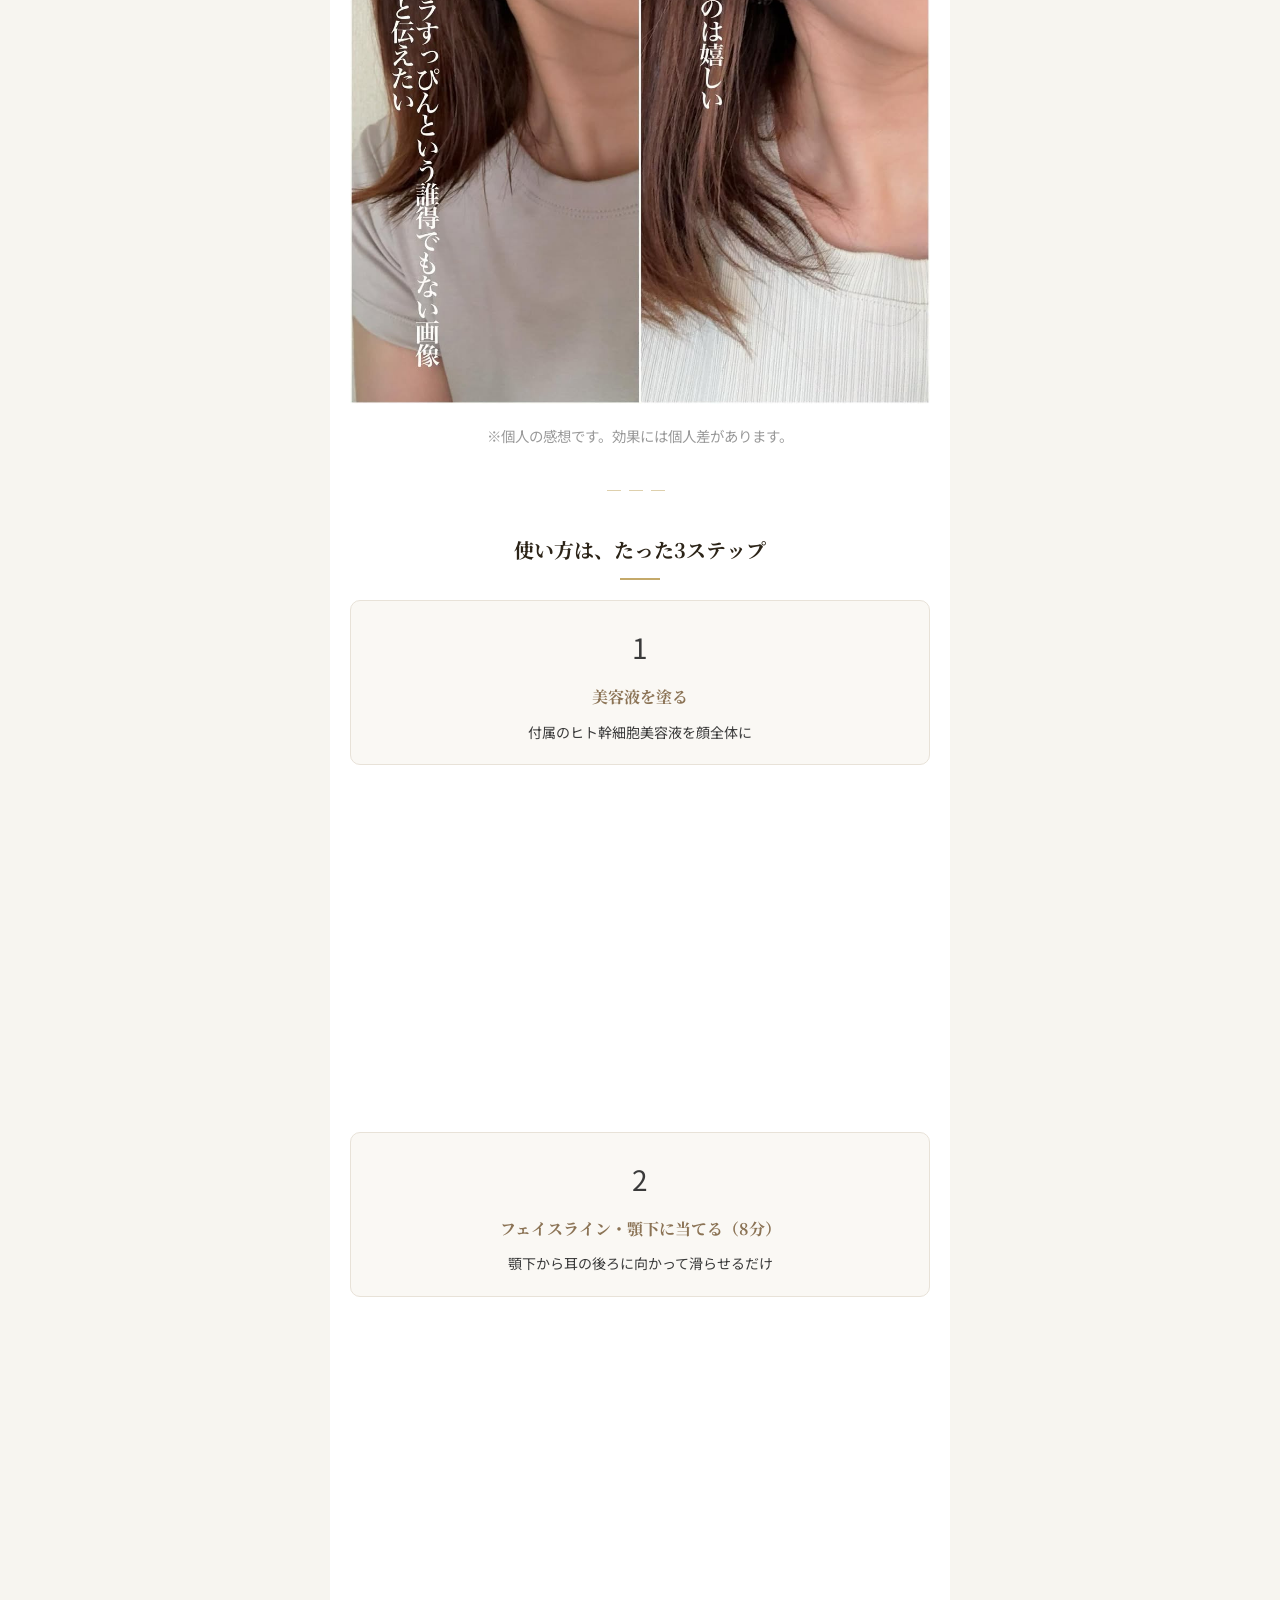
==== commit b9389e5b: "薬機法対応: 美容液5成分の表現修正＋サロン版のクリニック同等性表現を修正" ====
--- a/index.html
+++ b/index.html
@@ -280,7 +280,7 @@
       <div class="note-box">
         <span class="text-bold">なぜ「塗るだけ」では届かないのか？</span><br>
         肌の「バリア機能」が美容成分の浸透を妨げています。どんなに高価な美容液でも、バリアに阻まれれば本来の力を発揮できません。<br><br>
-        <span class="text-bold">さらにフェイスラインのたるみや二重顎は、肌表面のケアだけでは届かない"深部"の問題。</span>クリニックで今トレンドの施術（ハイフ・サーマクール等）が効果的なのは、熱で深部にアプローチするから。<br>
+        <span class="text-bold">さらにフェイスラインのたるみや二重顎は、肌表面のケアだけでは届かない"深部"の問題。</span>今、美容クリニックでも注目されているのが「熱」によるアプローチ。<br>
         <span class="text-small">※角質層まで</span>
       </div>
 
@@ -339,7 +339,7 @@
         <div class="point-desc">
           肌深部を<span class="text-accent">38.5℃</span>まで温め<br>
           <span class="text-bold">フェイスラインを内側から引き締める。</span><br>
-          クリニックのサーマクールやハイフと同じ<br>"熱によるリフトアップ"を、自宅で。
+          美容クリニックでも注目される<br>"熱による引き締めケア"を、自宅で。
         </div>
       </div>
 
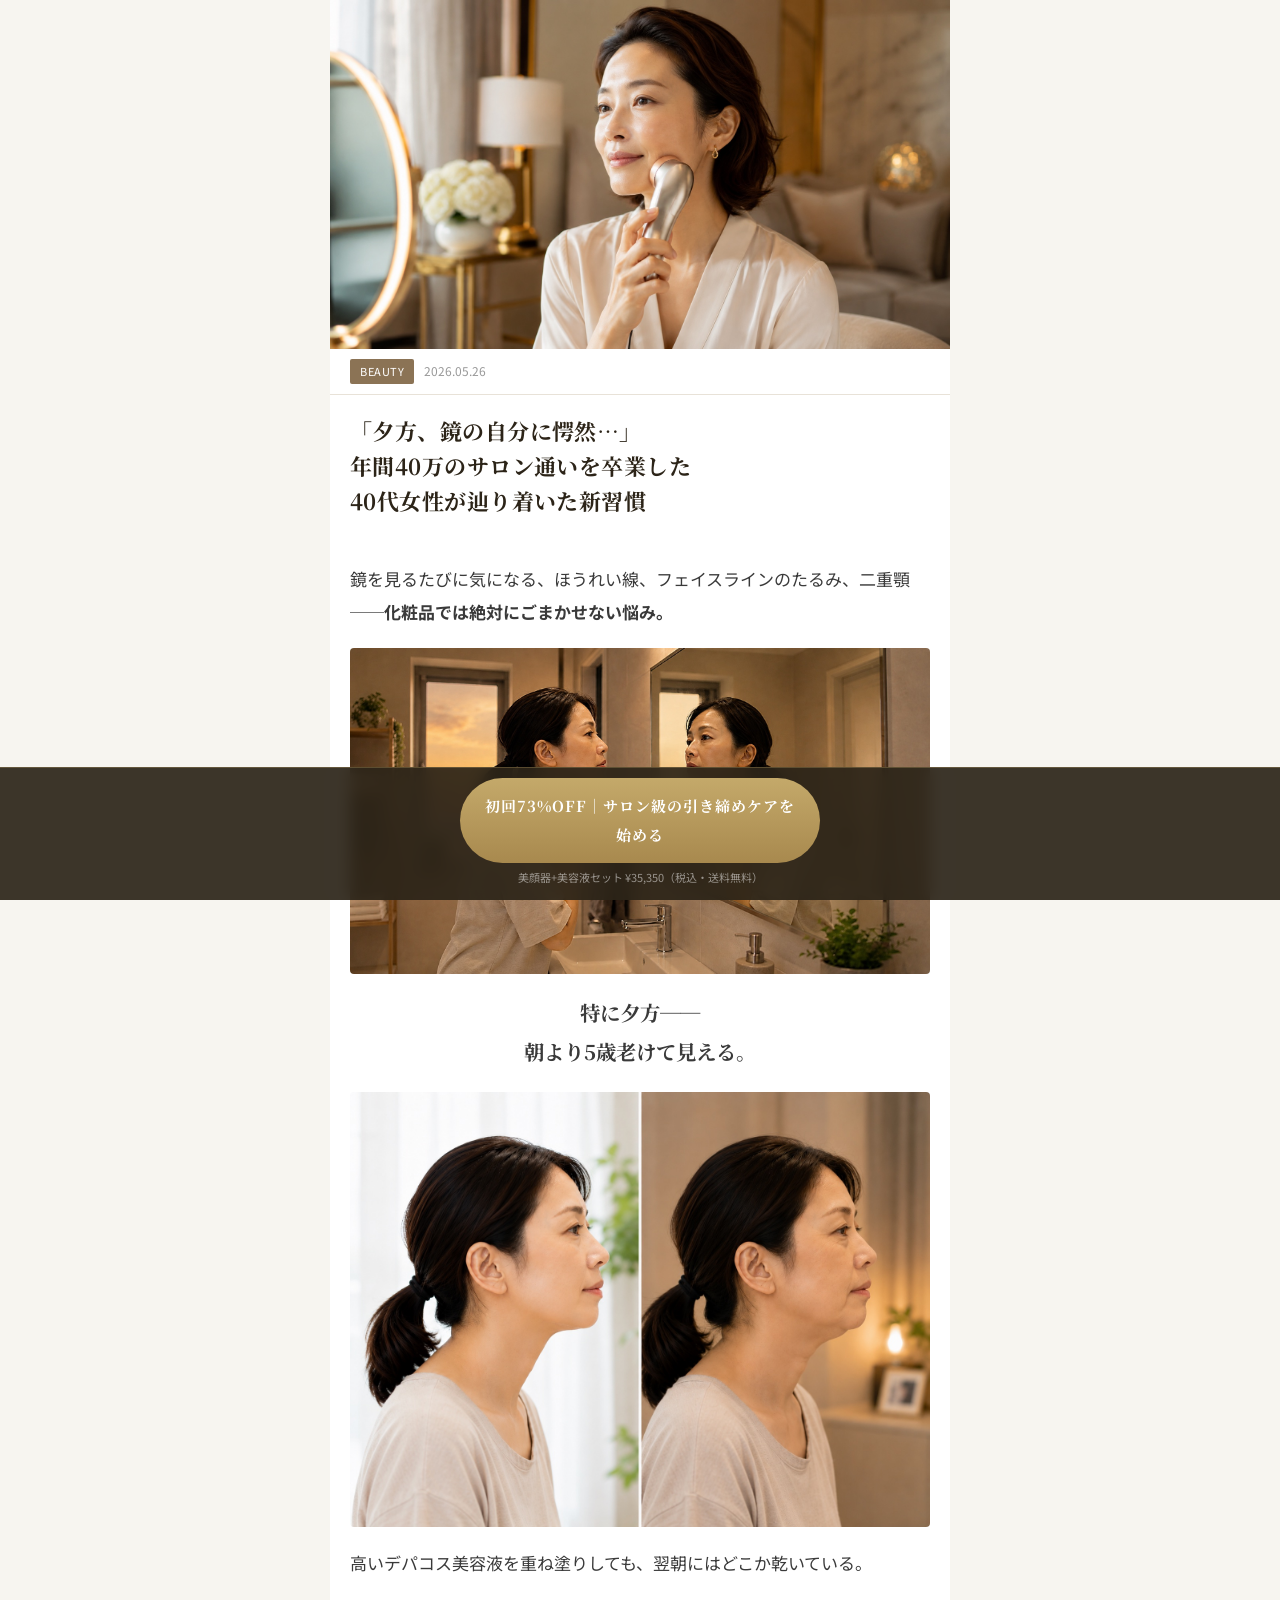
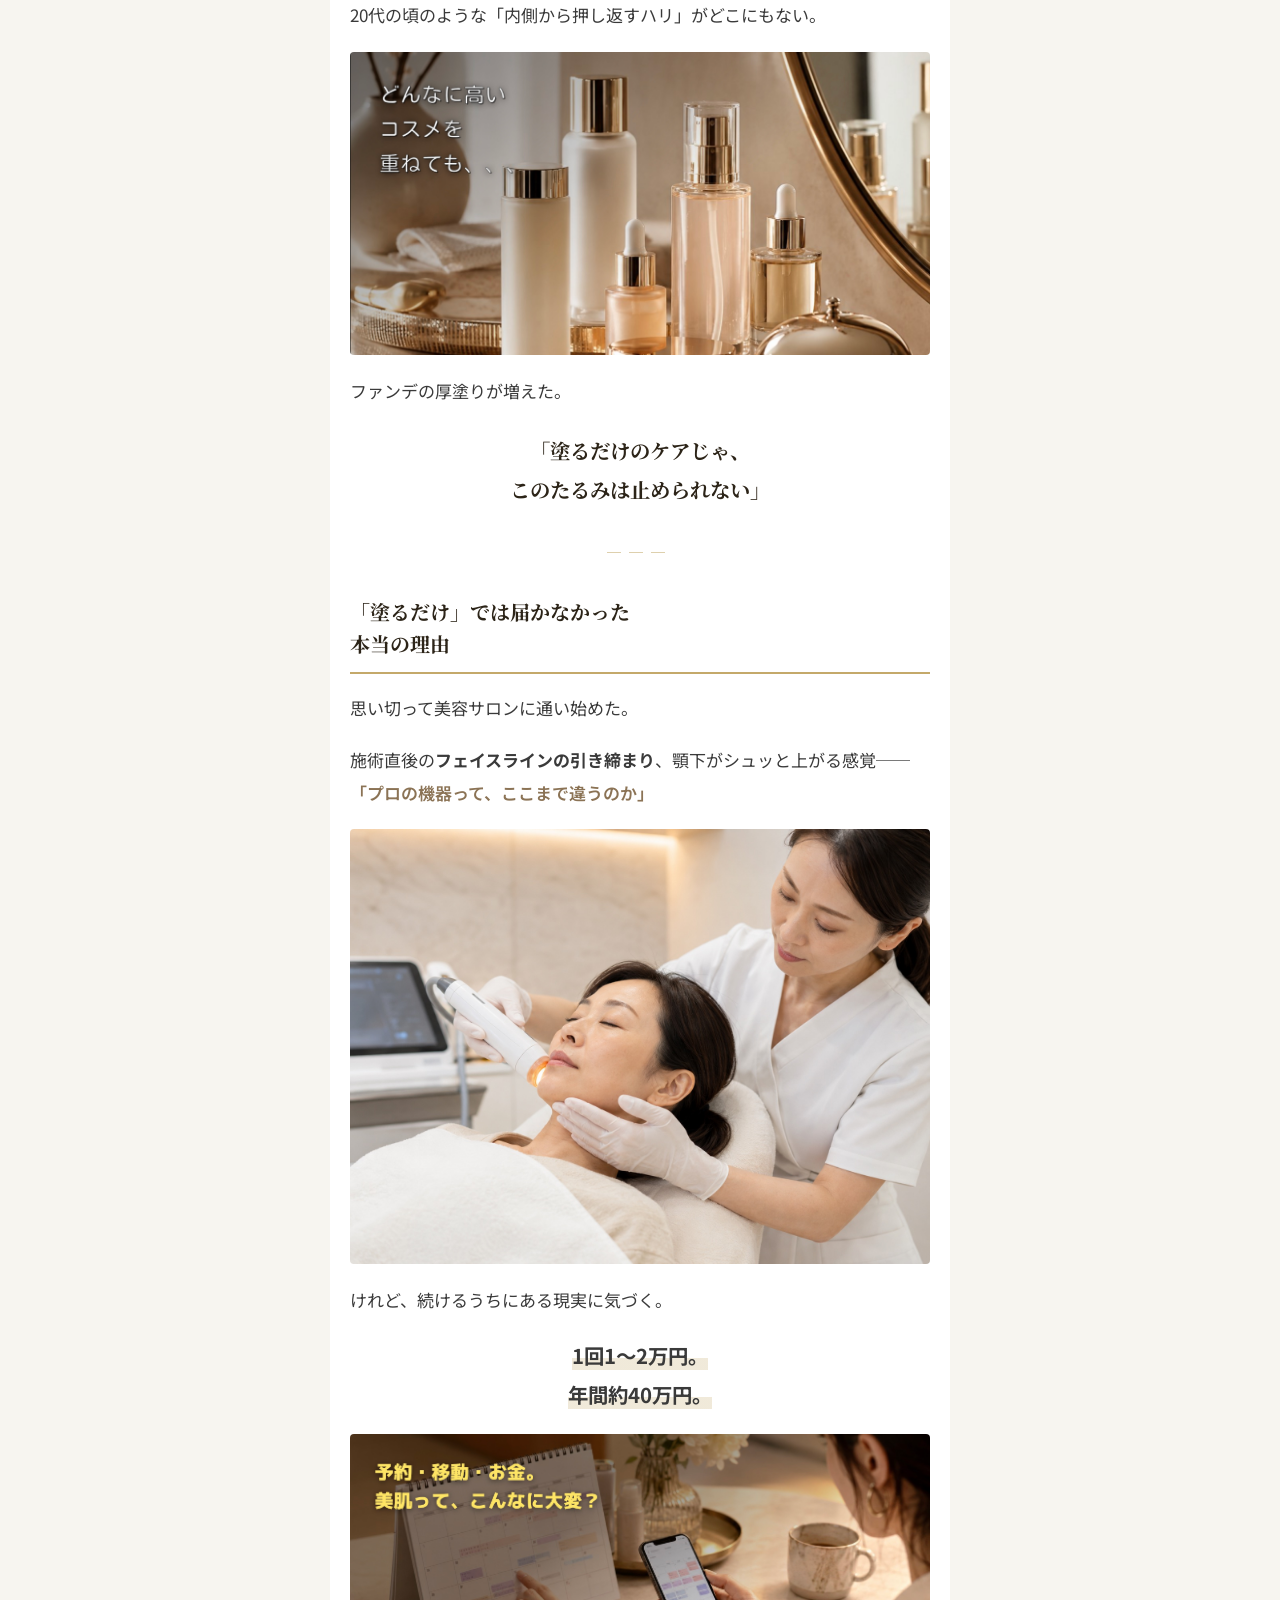
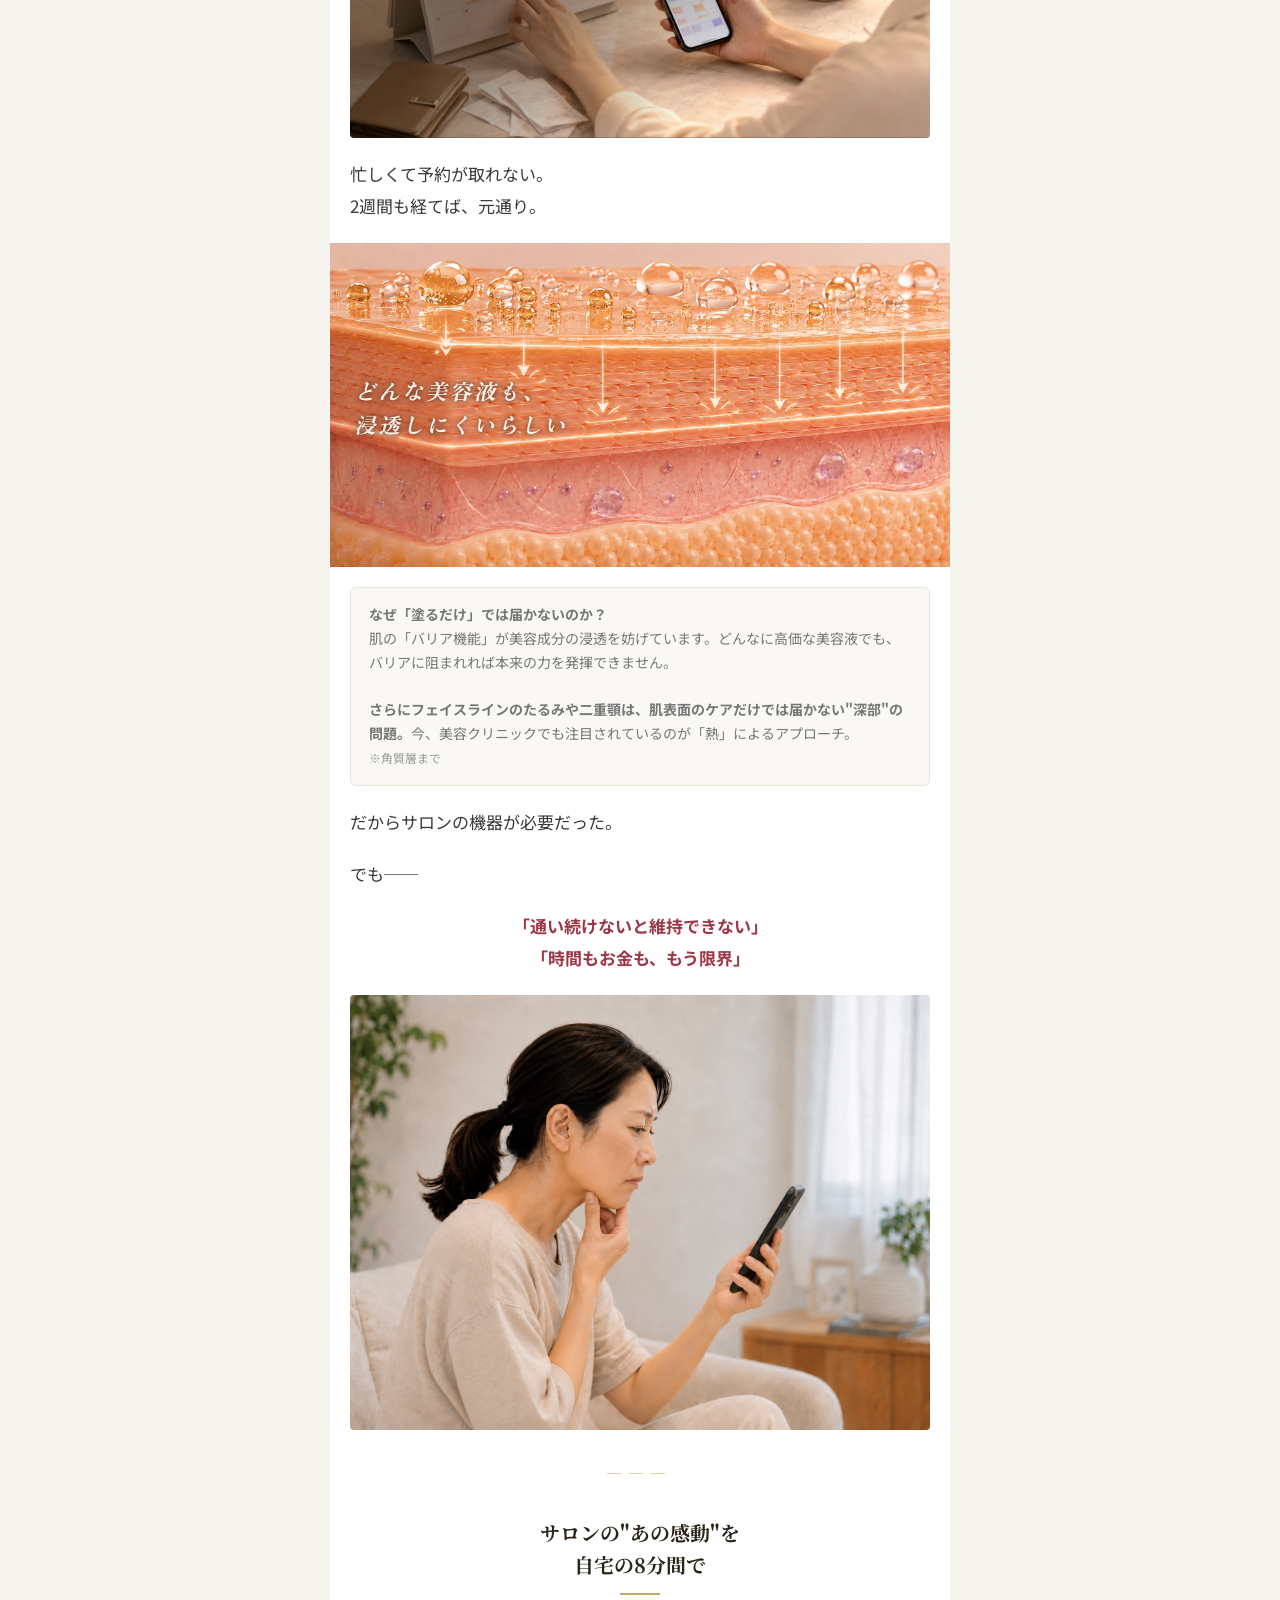
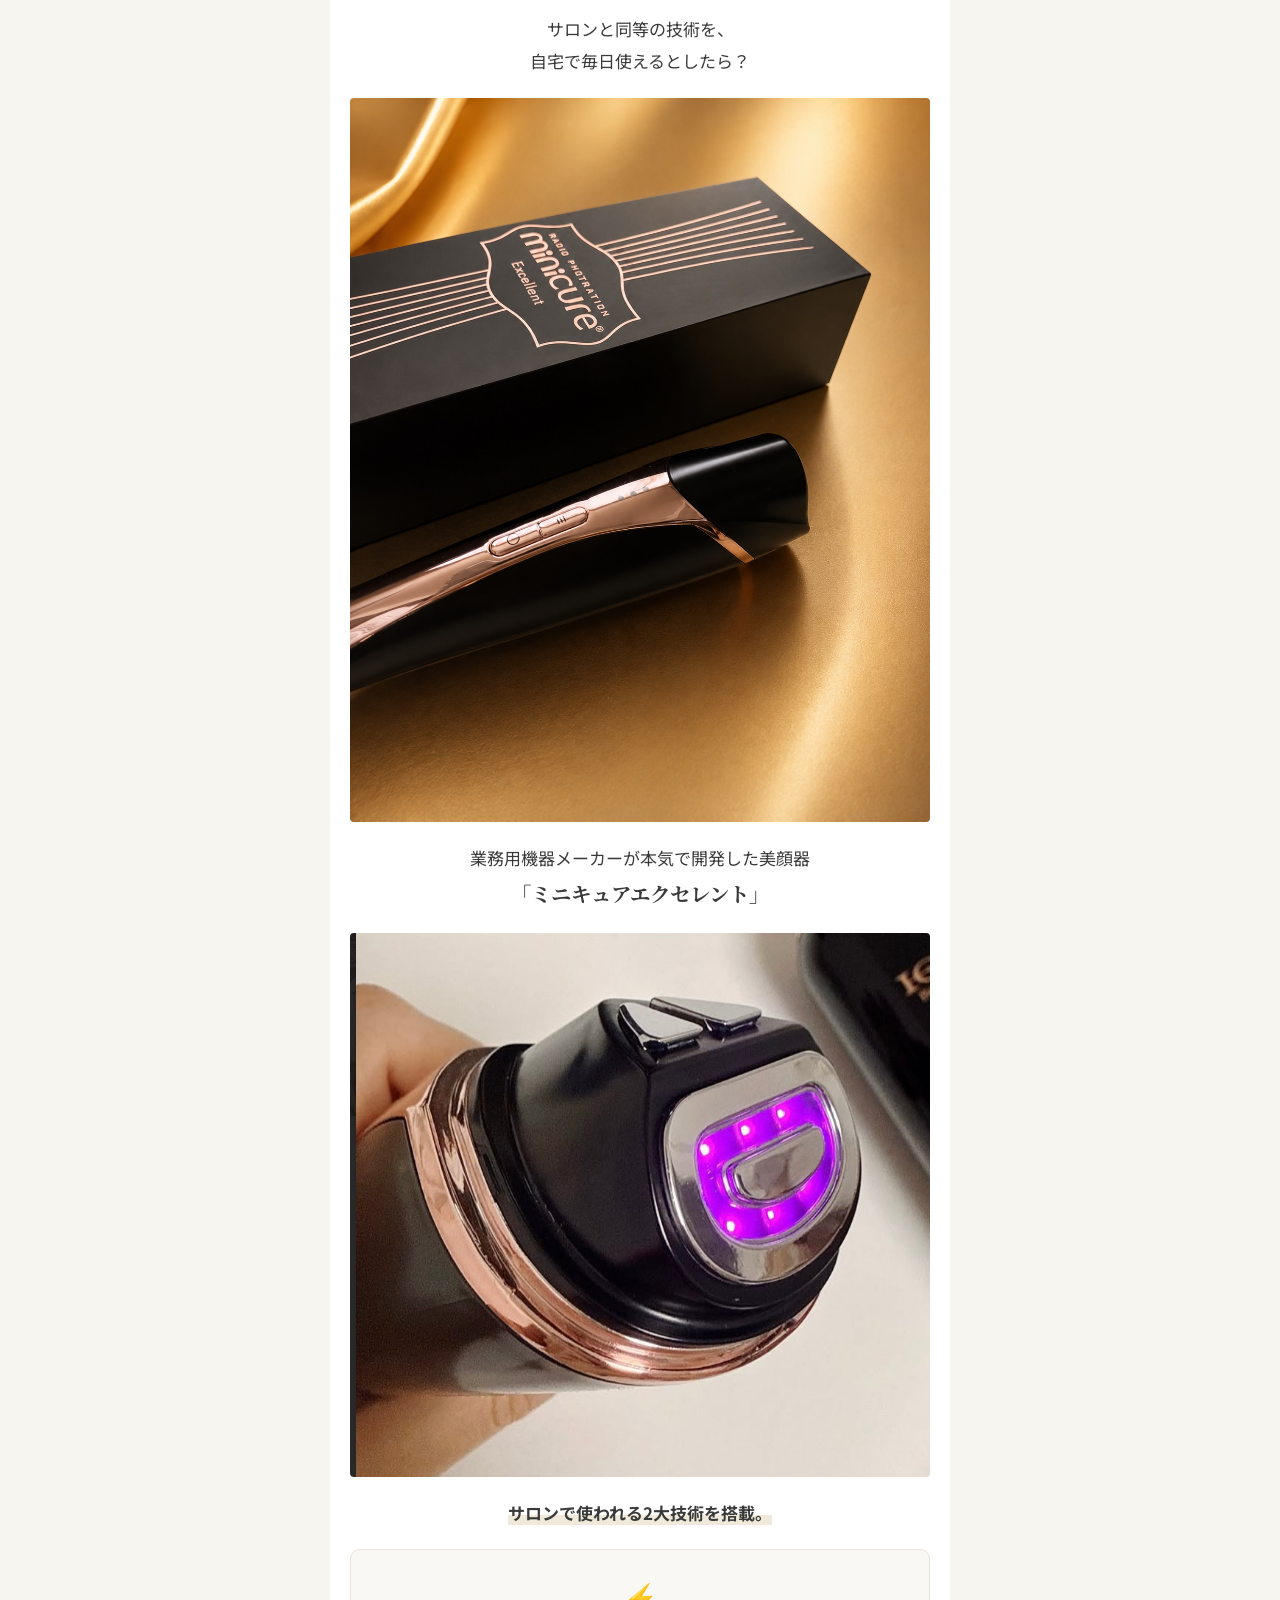
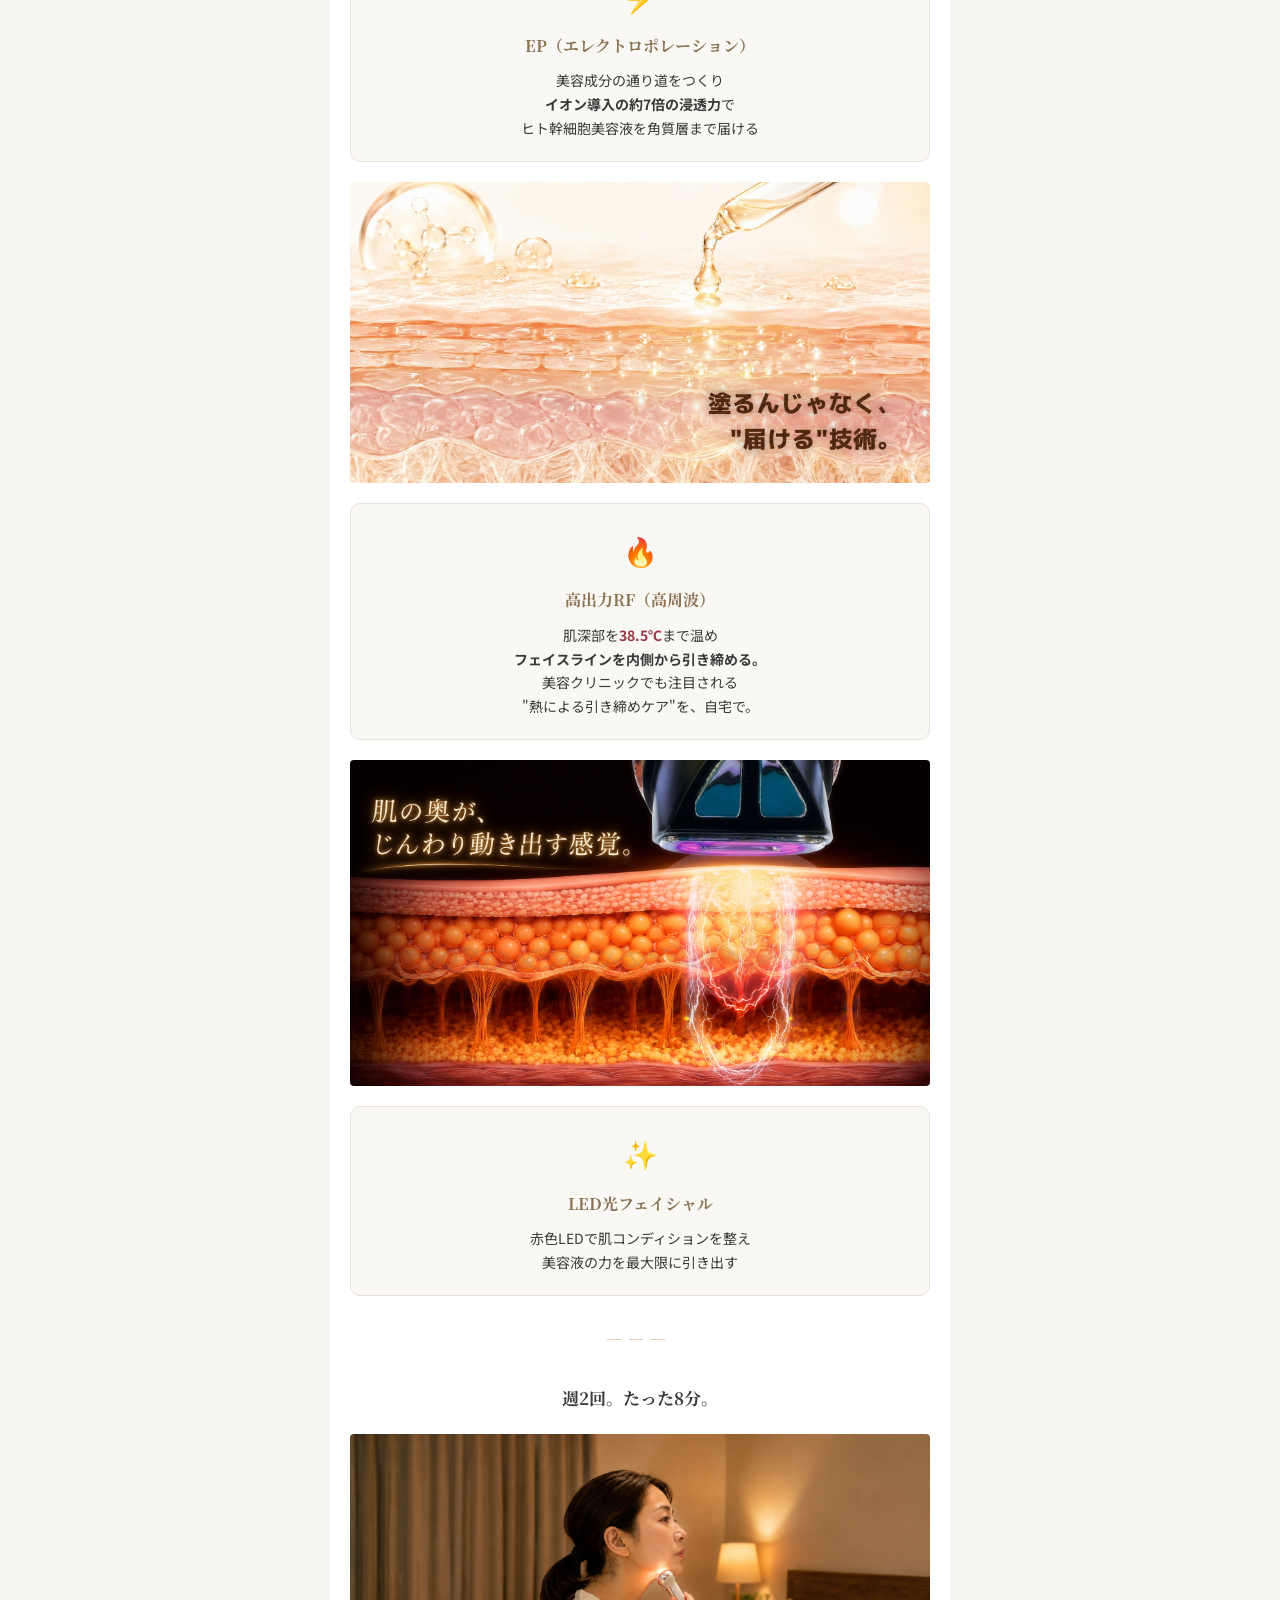
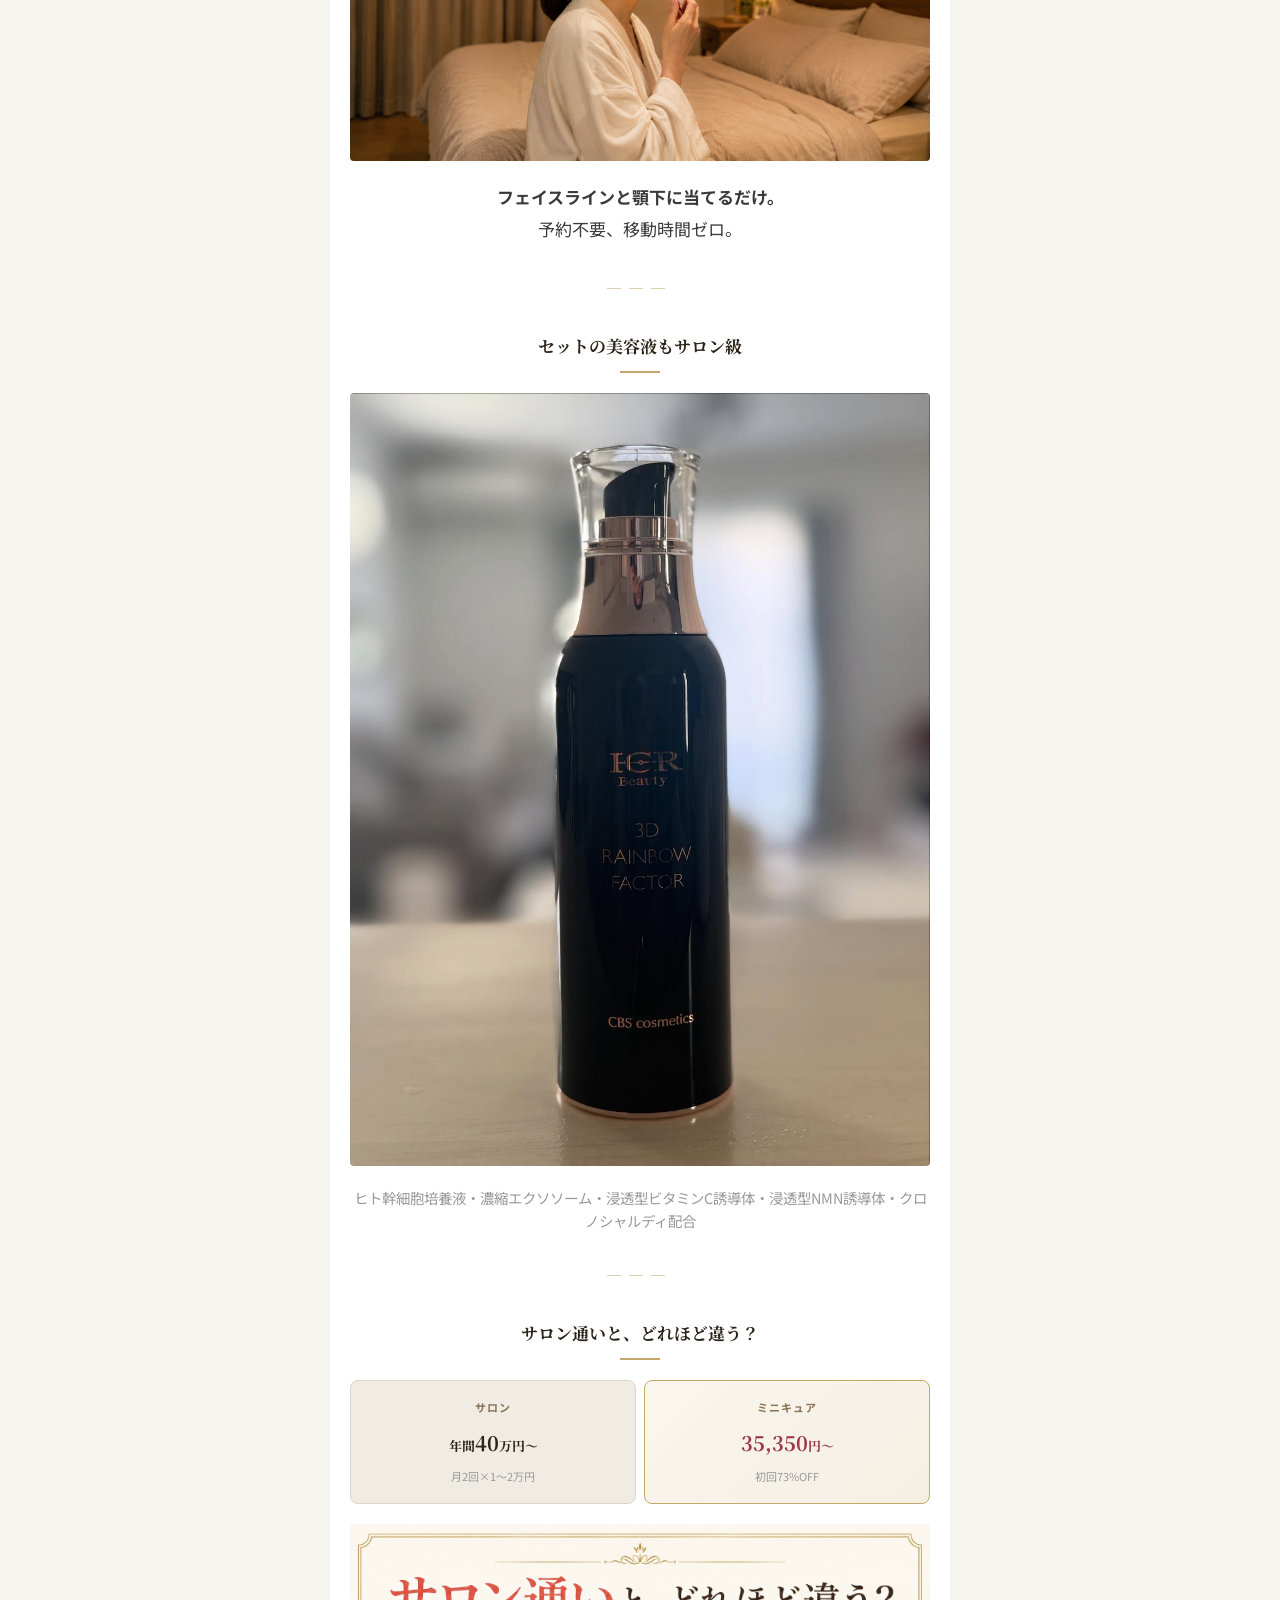
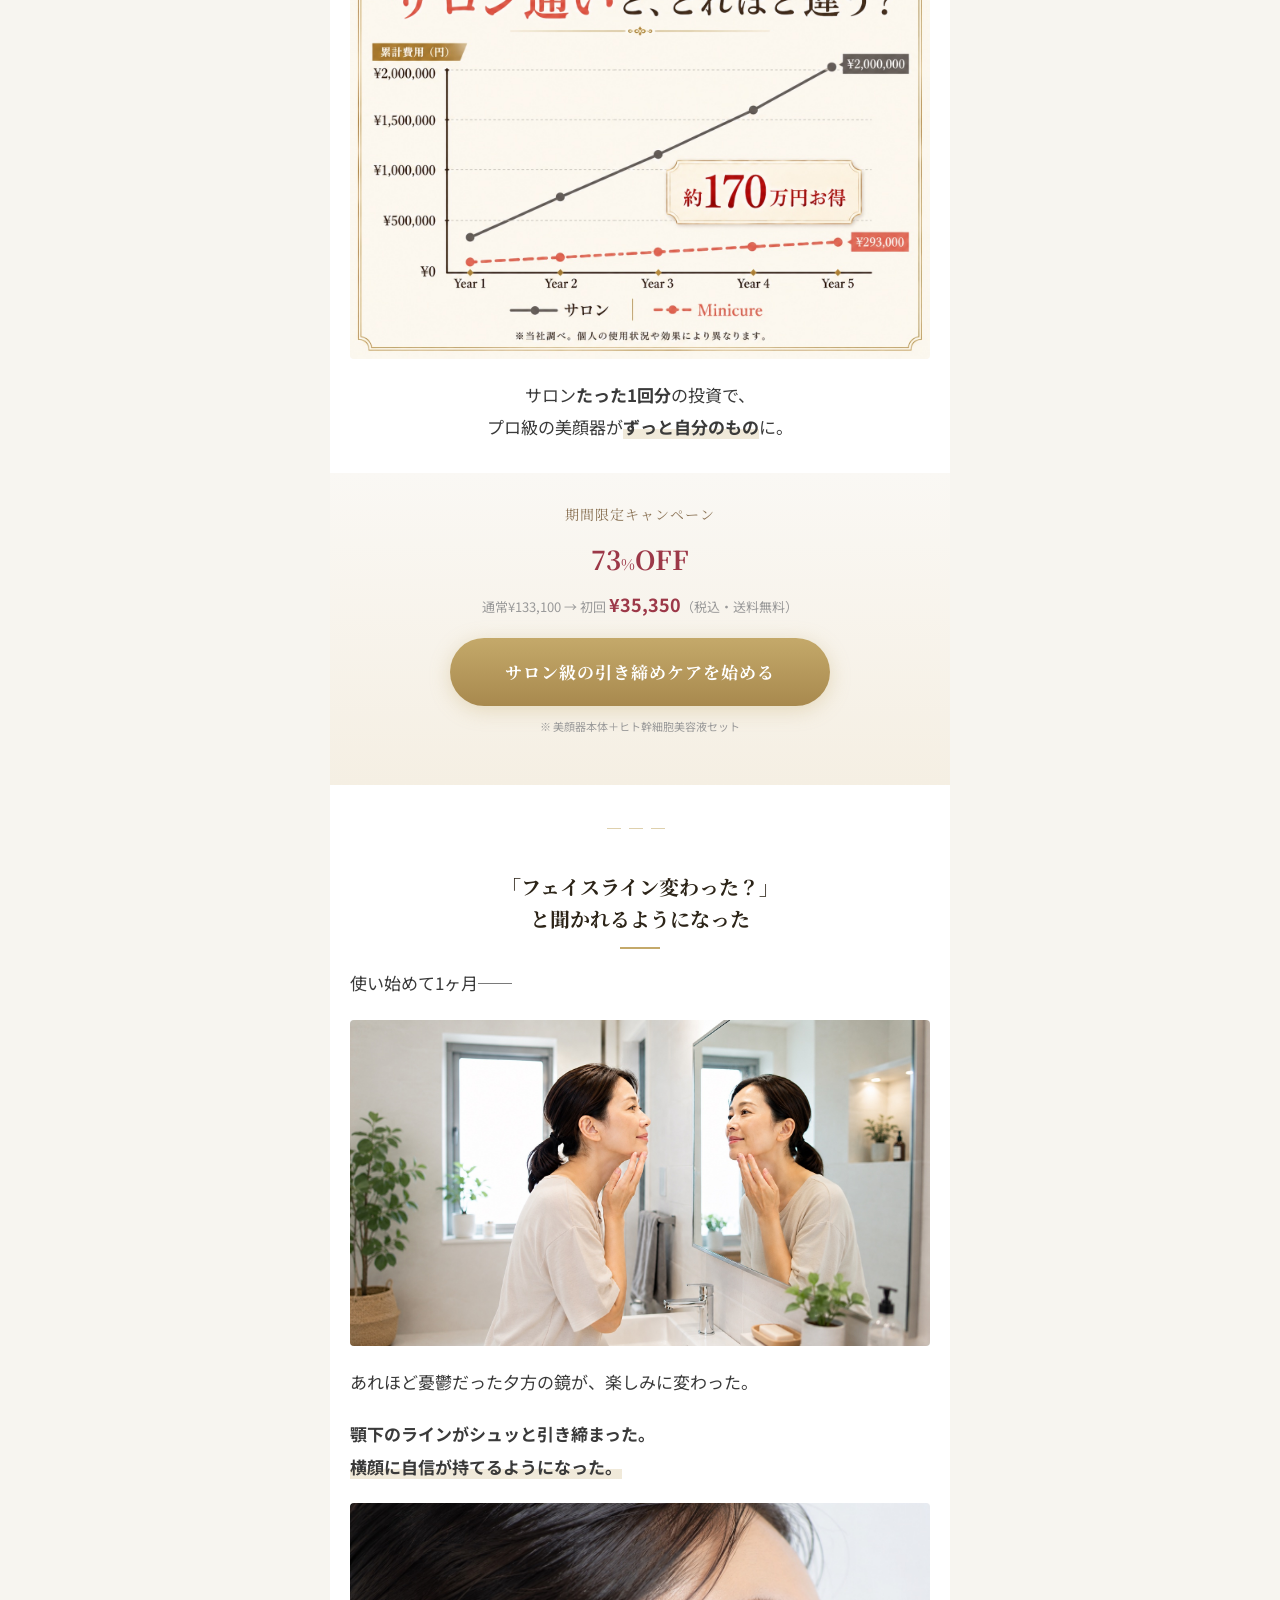
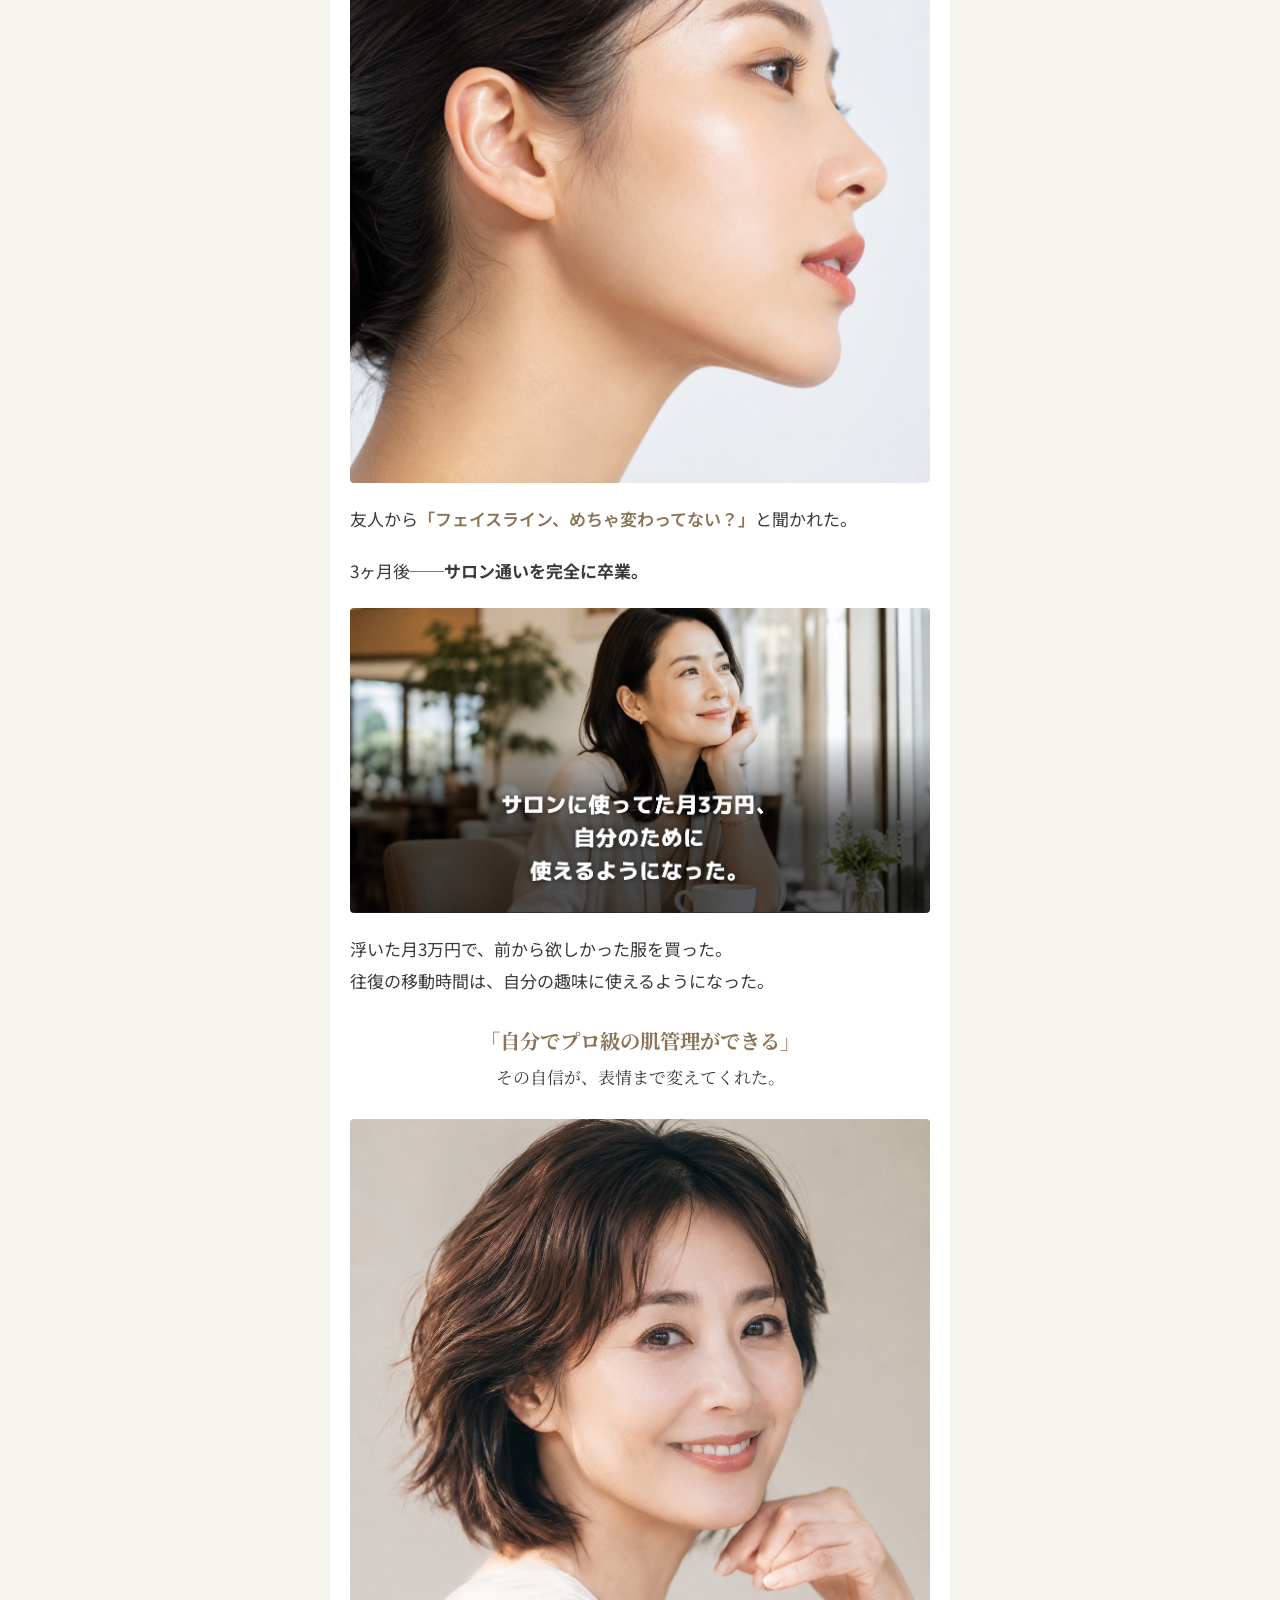
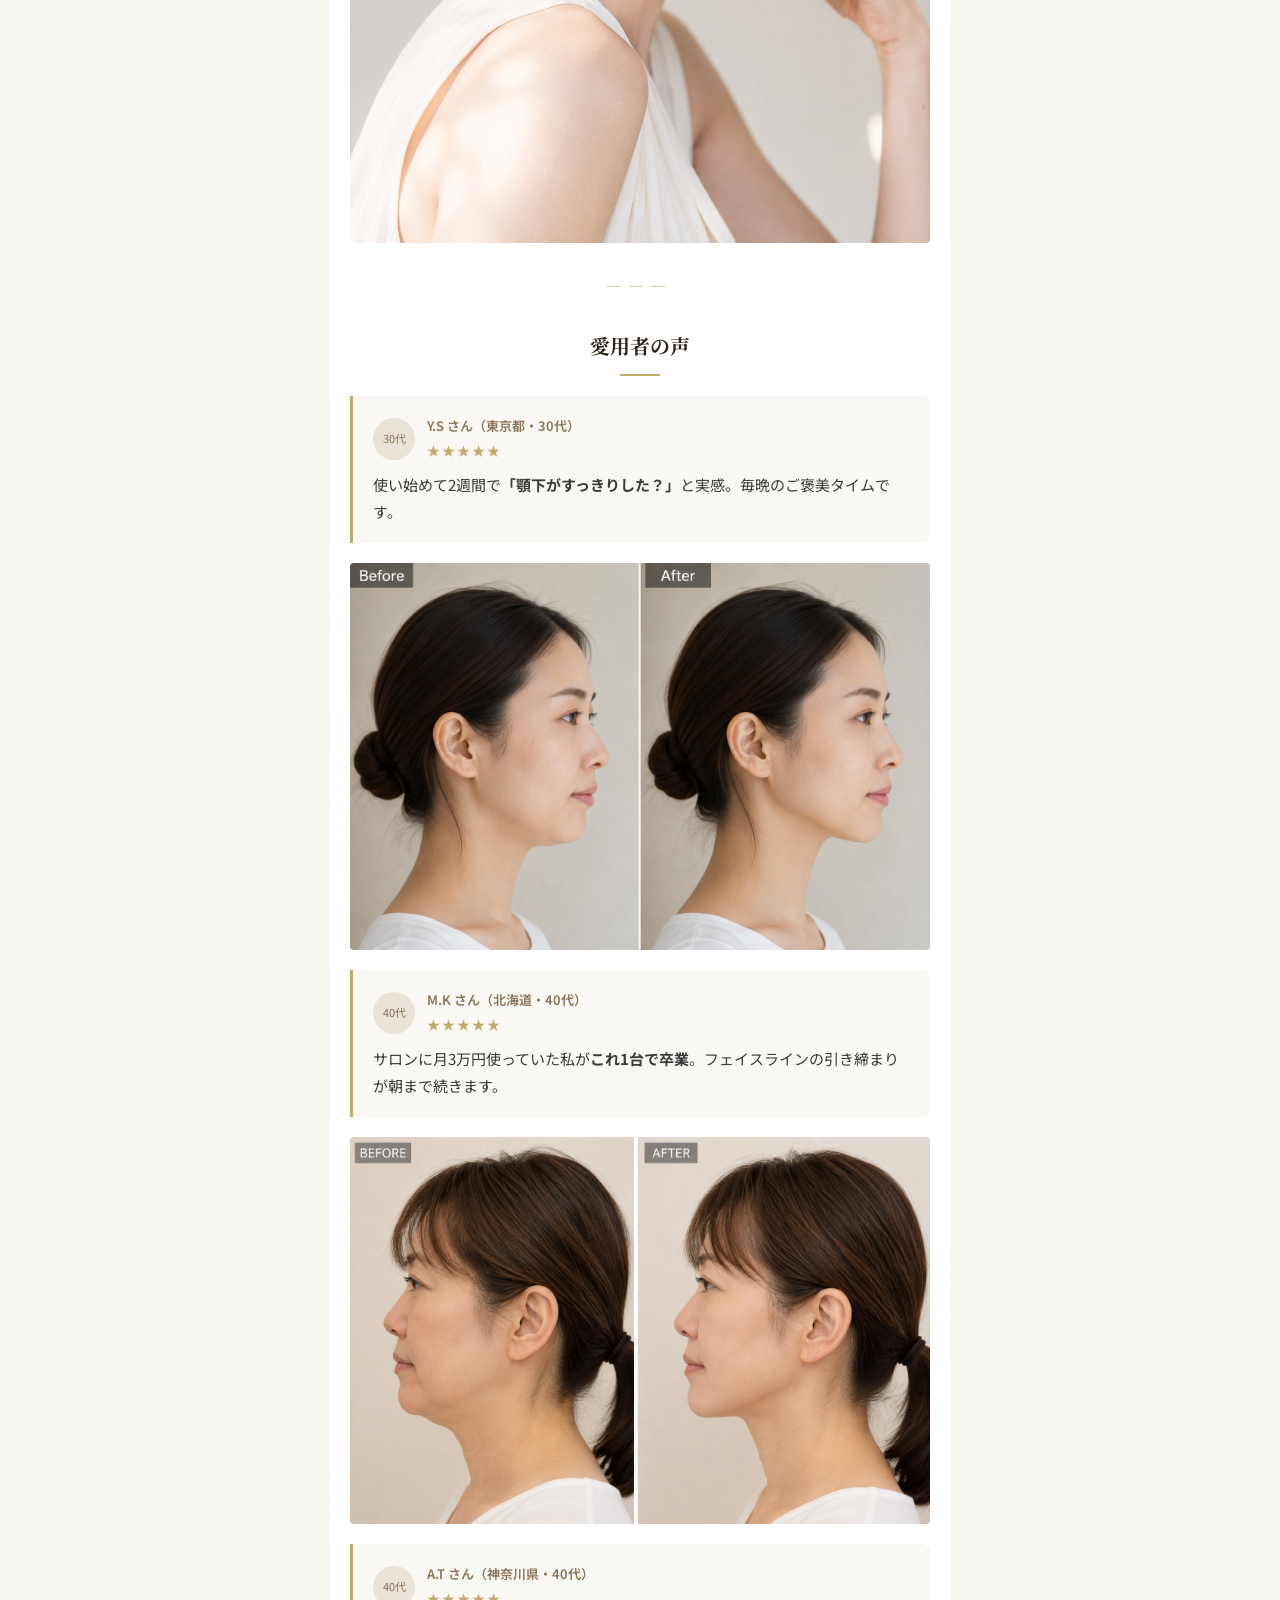
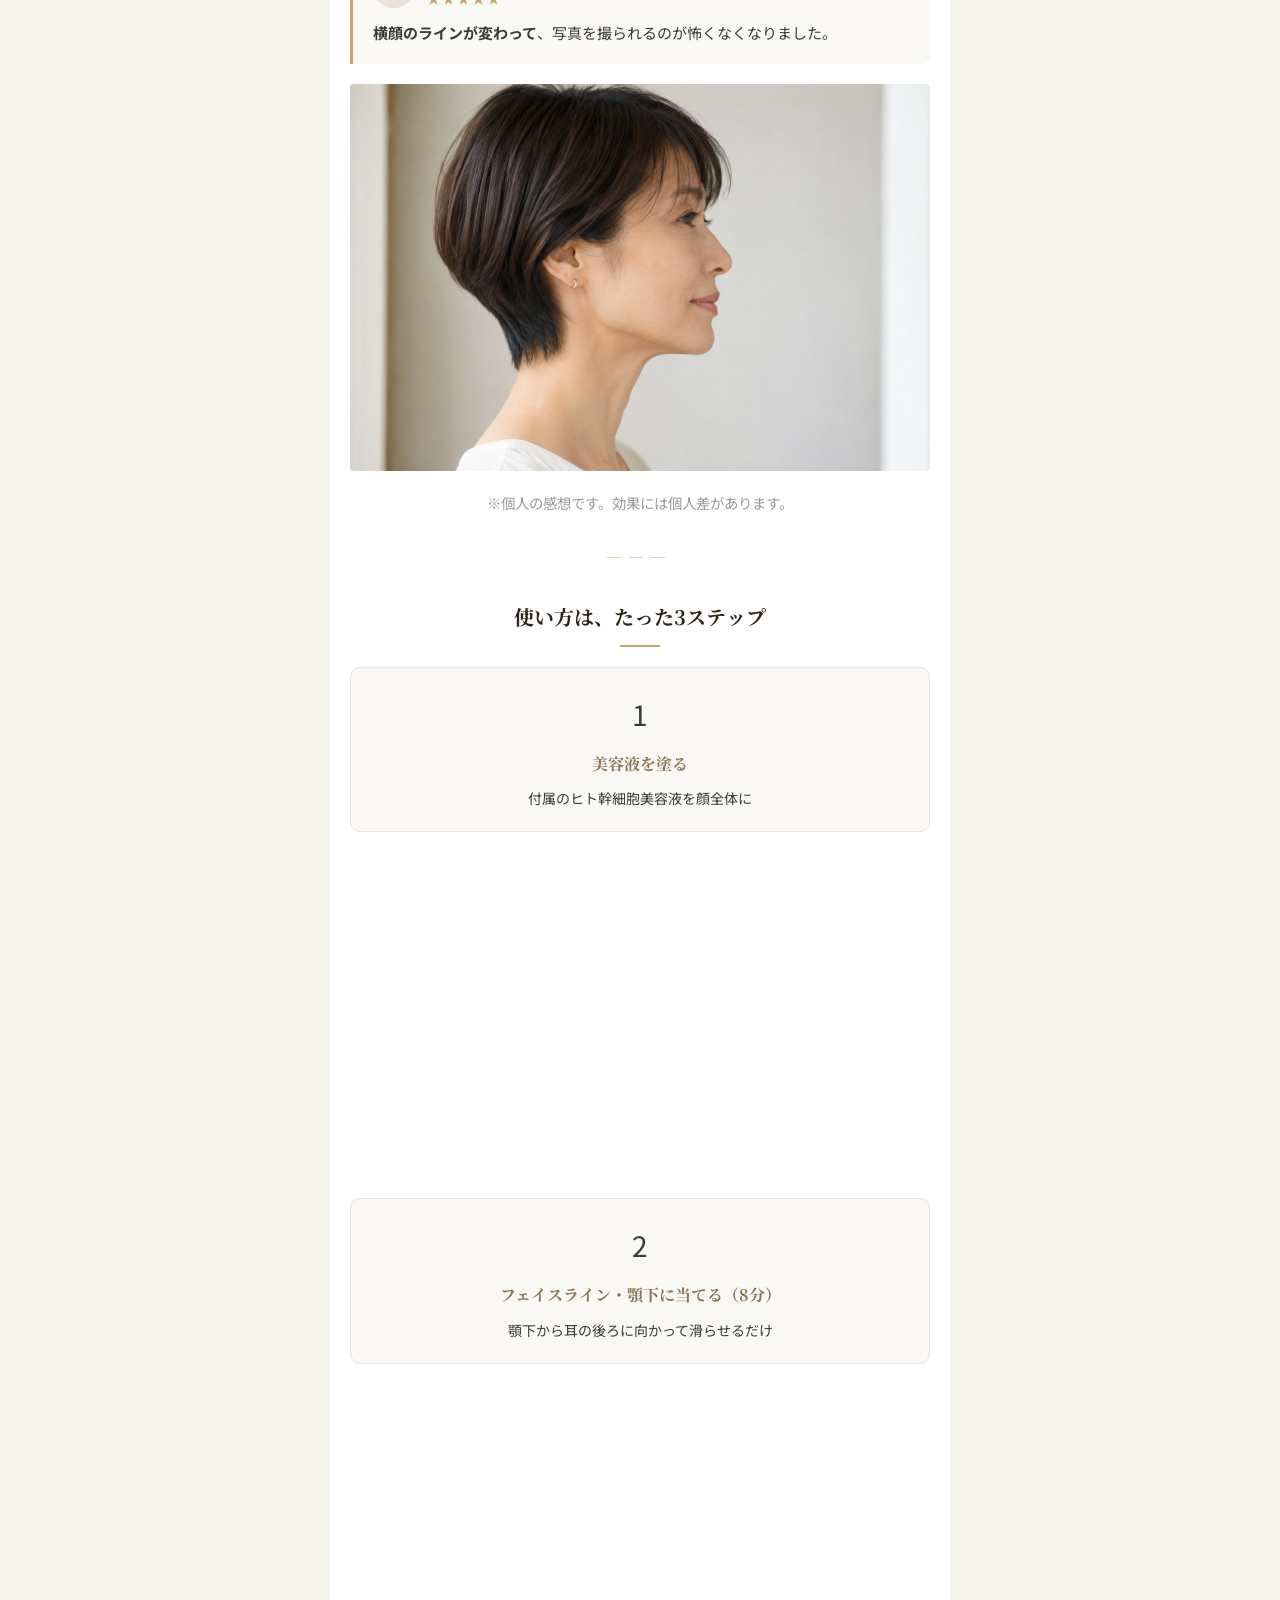
==== commit 57729fc8: "サロン版: 画像11枚差替（②③⑤⑧⑬⑮⑯⑰⑳㉑㉒）、⑮プレースホルダー解消" ====
--- a/index.html
+++ b/index.html
@@ -395,9 +395,7 @@
         </div>
       </div>
 
-      <div class="ph ph-s">
-        [⑮図解：5年間のトータルコスト比較グラフ / サロン vs ミニキュア]
-      </div>
+      <img src="images/15.jpg" alt="5年間のトータルコスト比較グラフ">
 
       <p class="text-center">
         サロン<span class="text-bold">たった1回分</span>の投資で、<br>
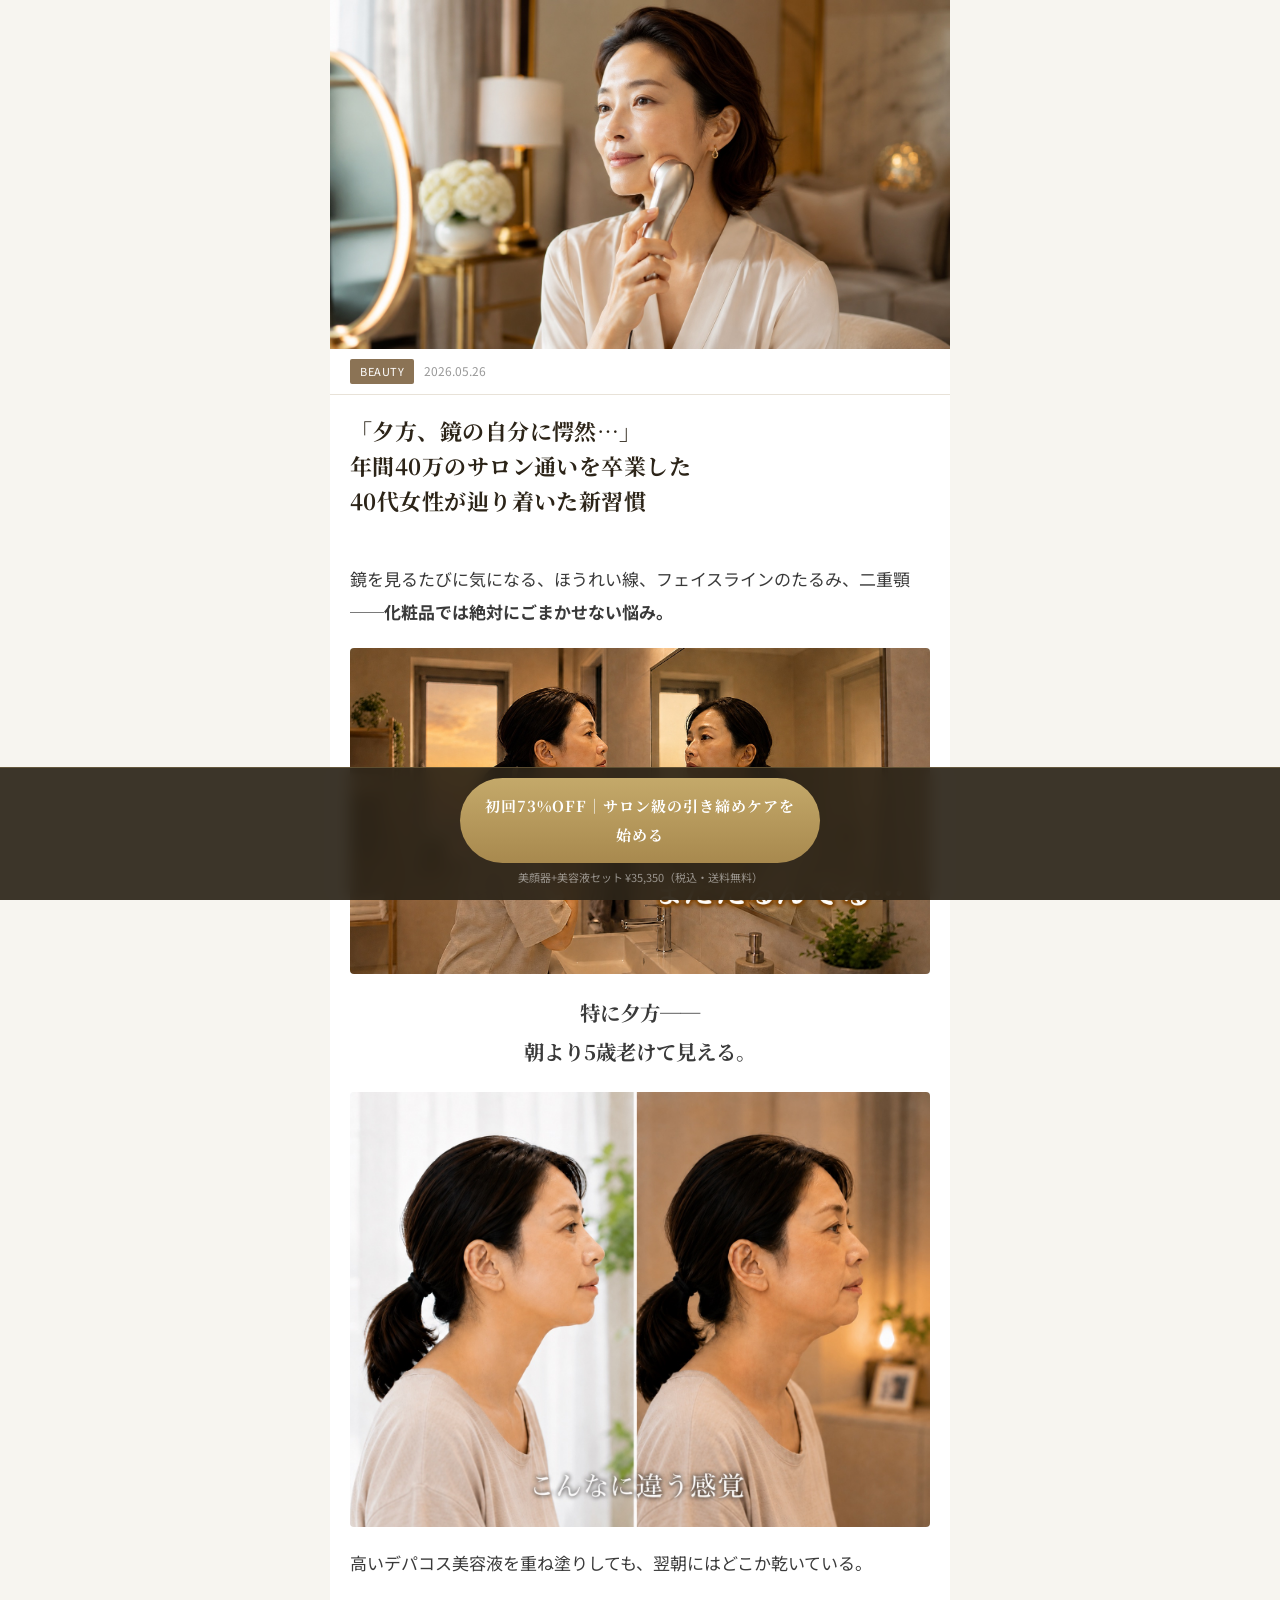
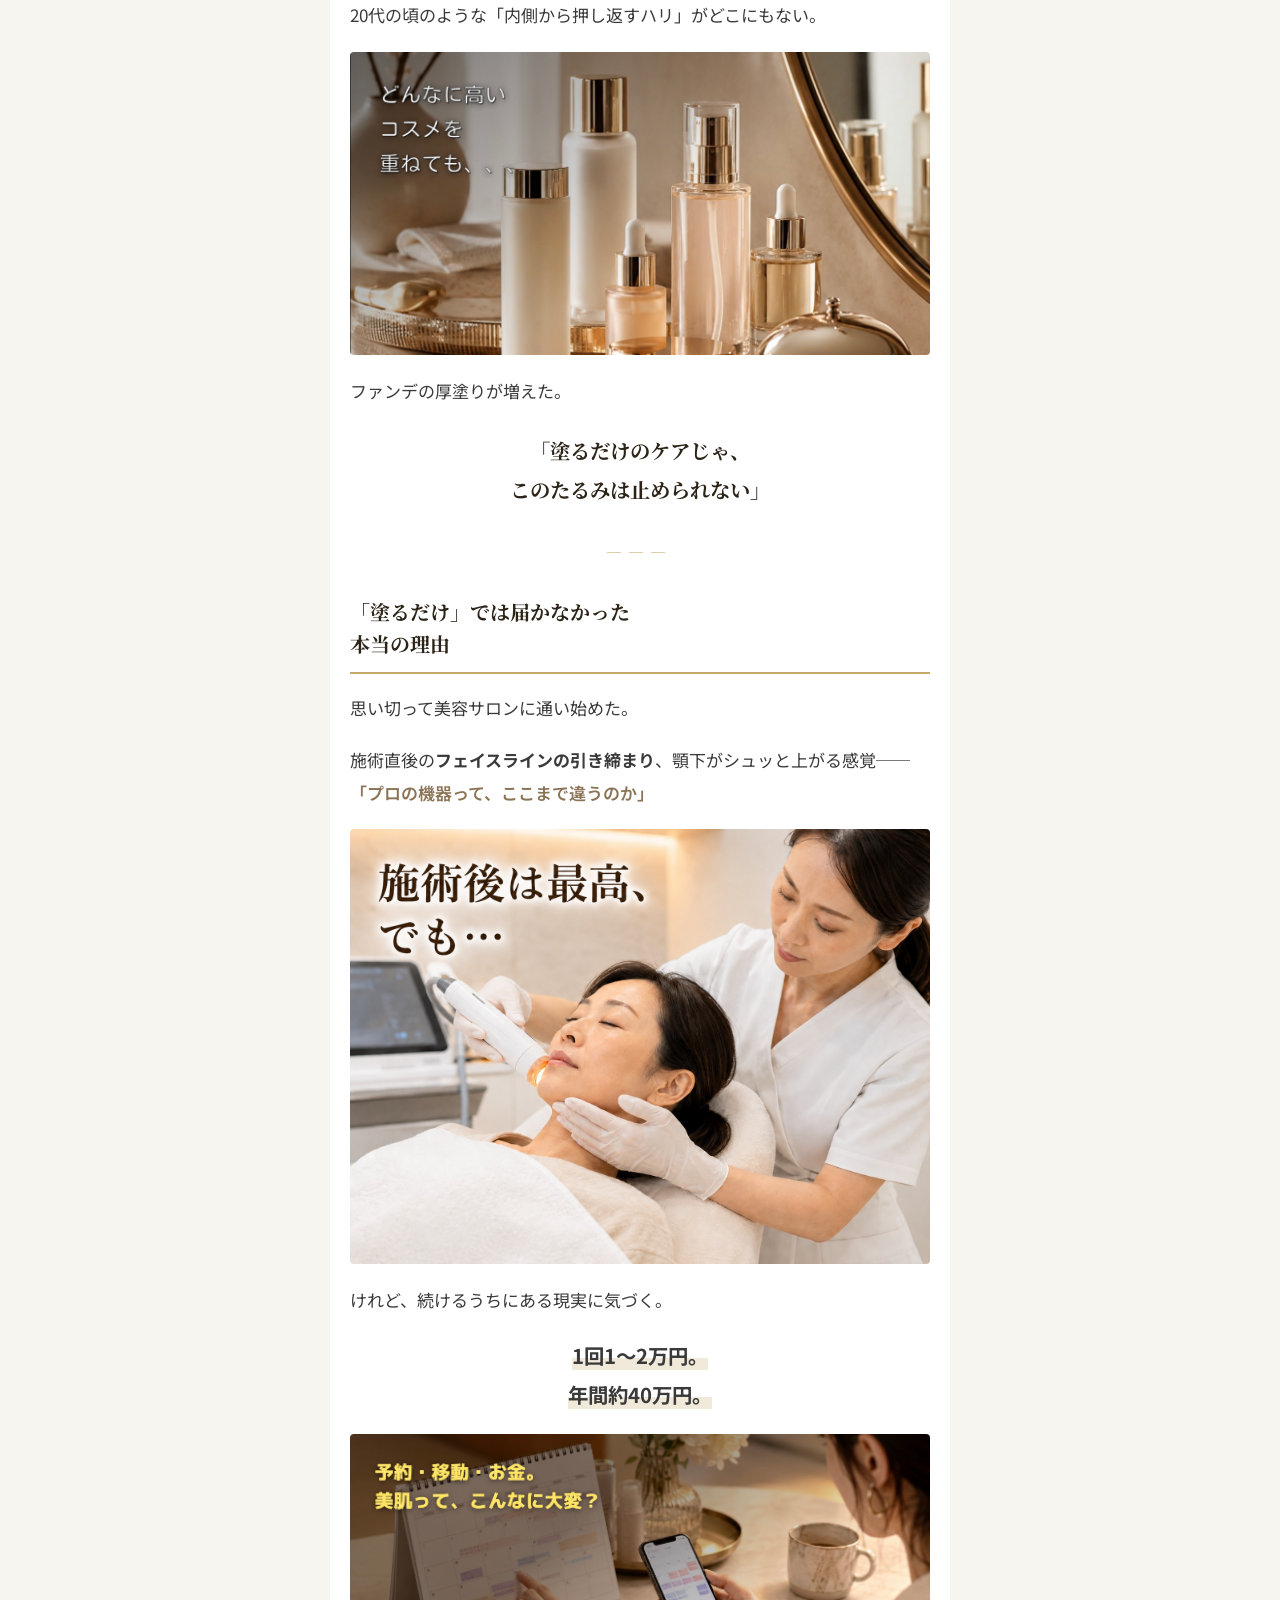
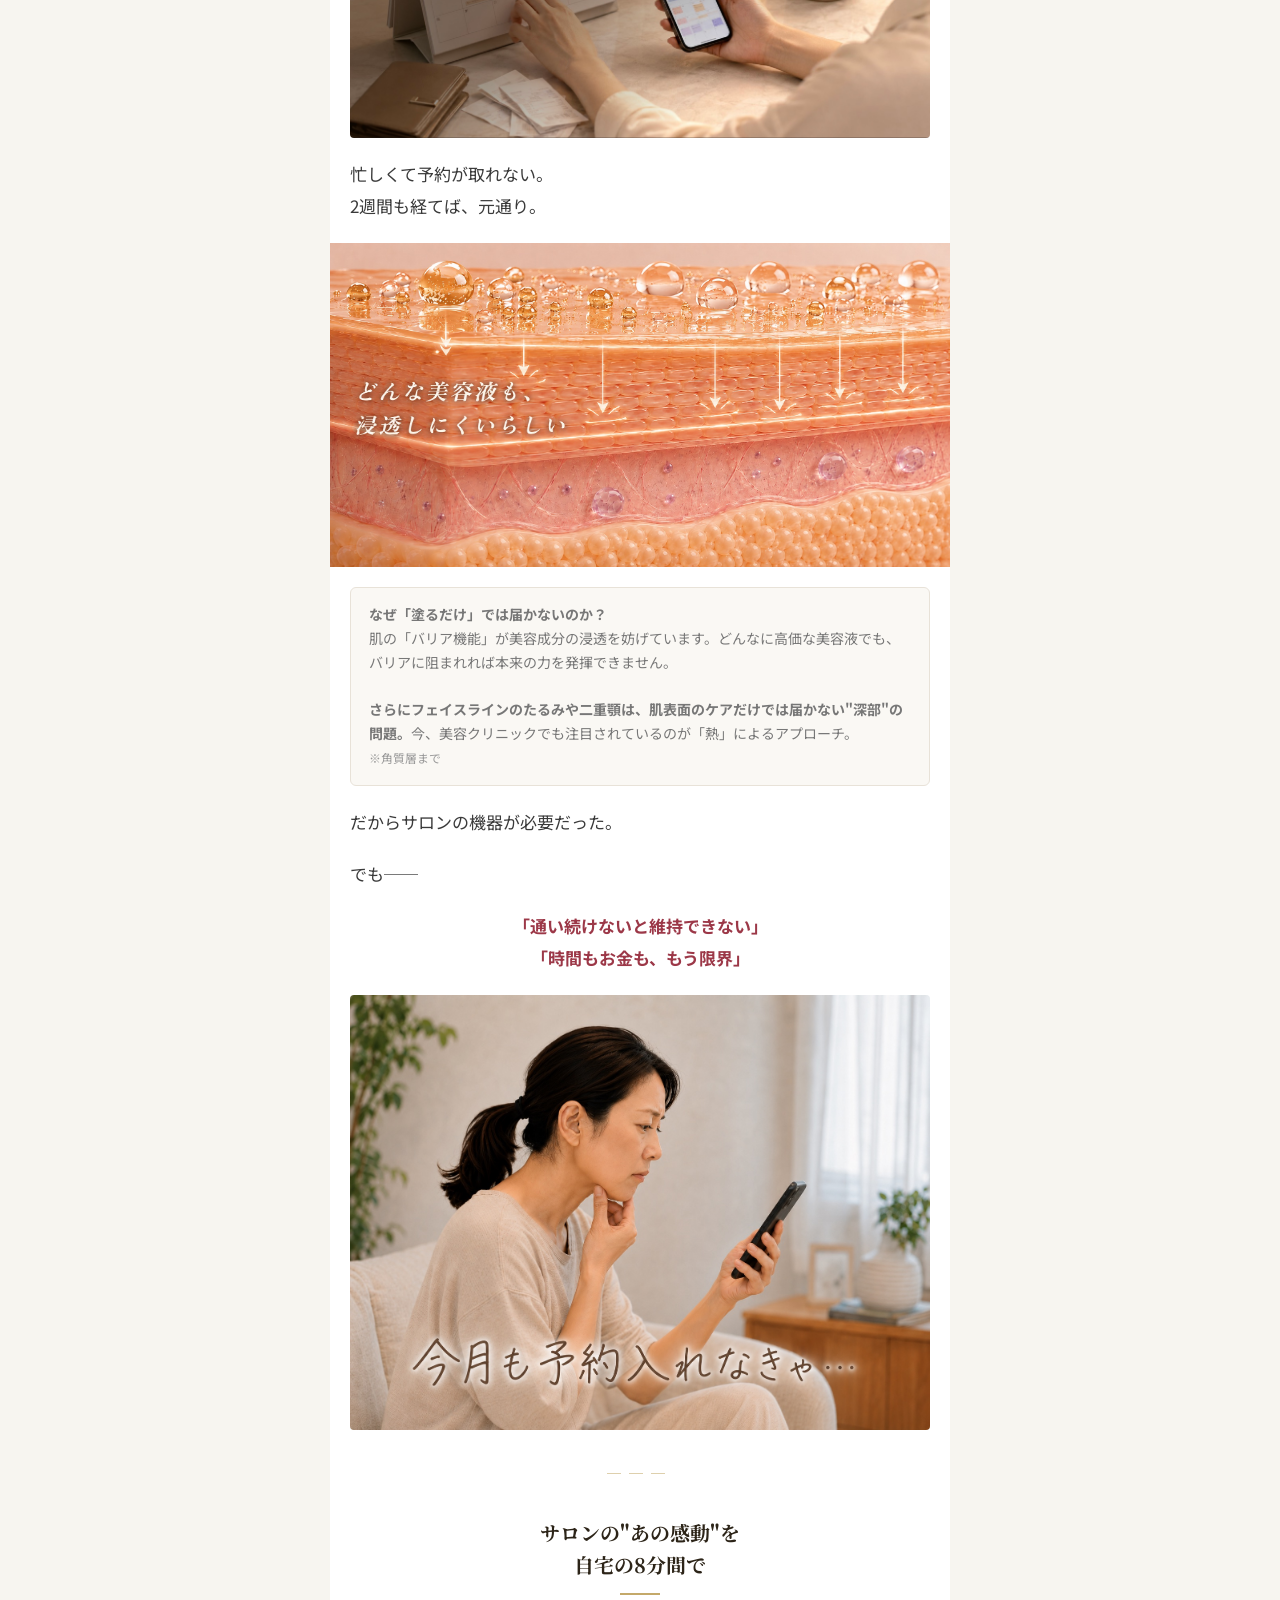
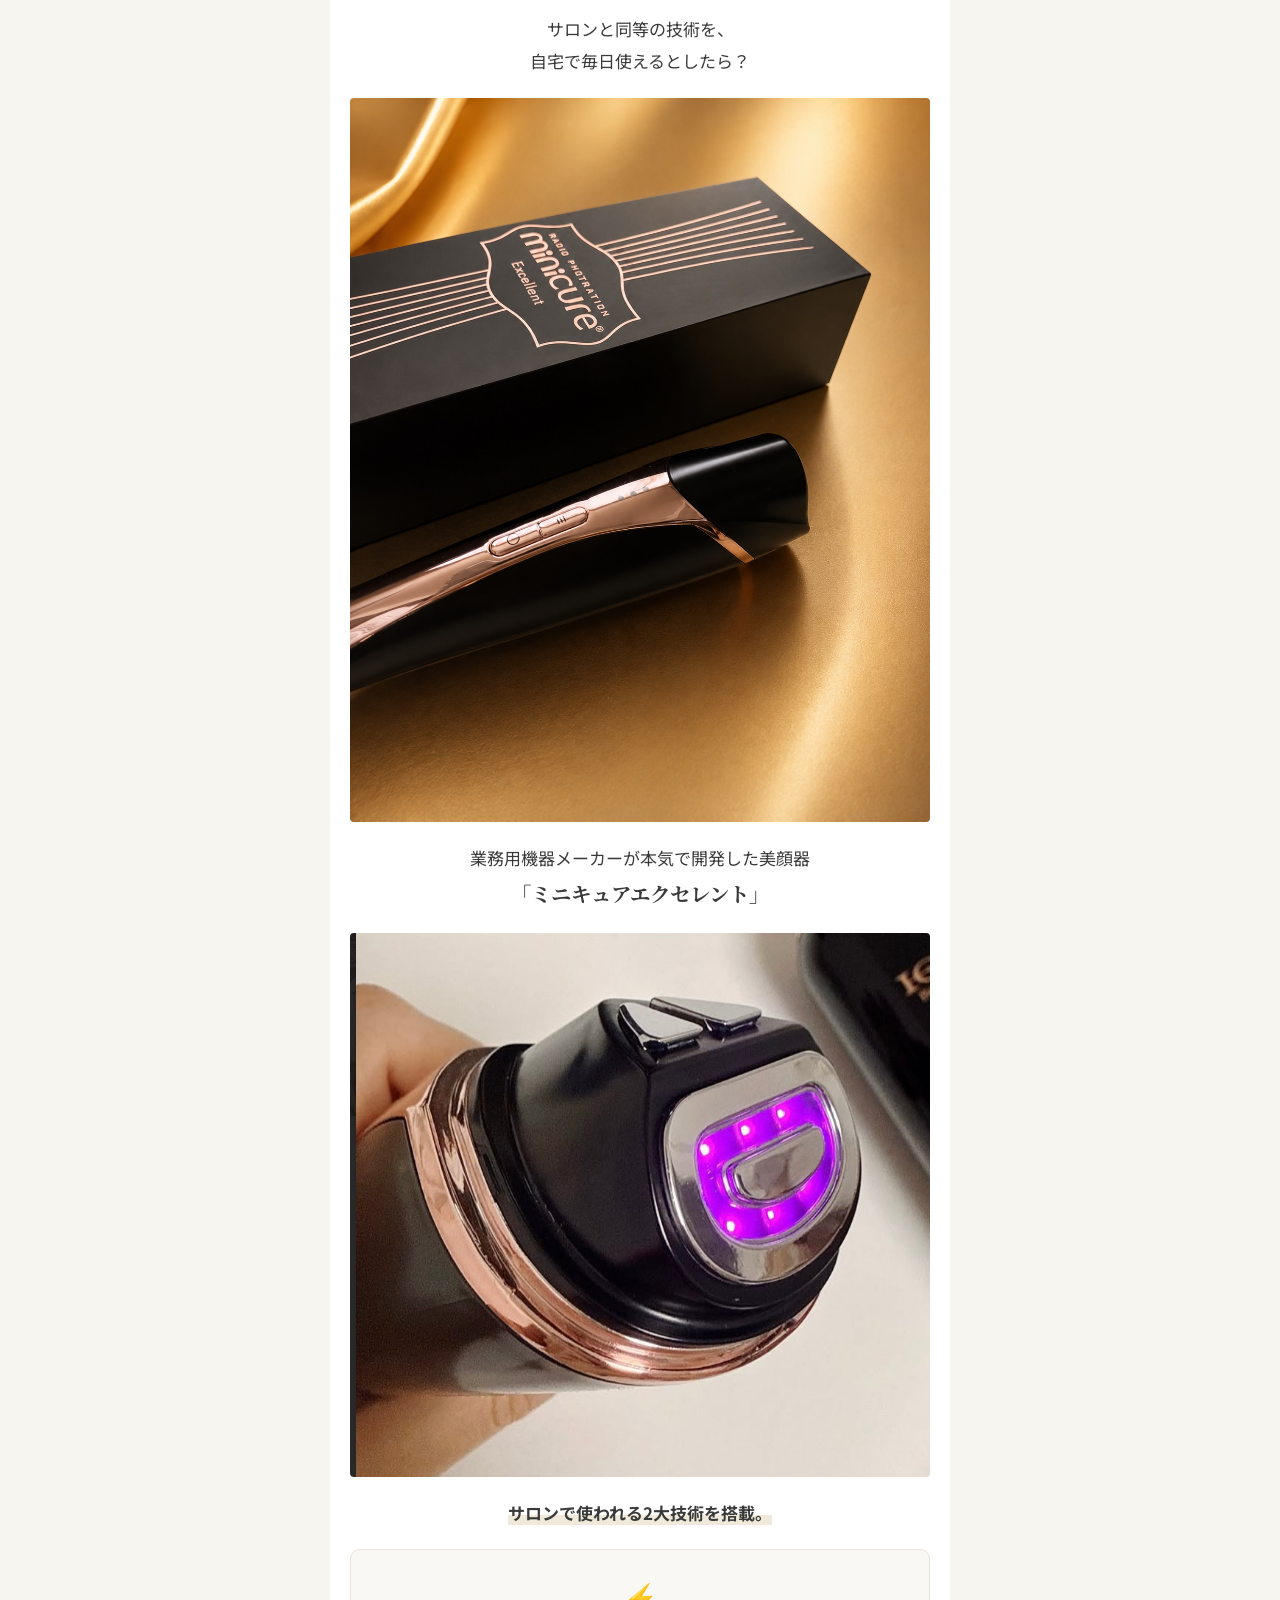
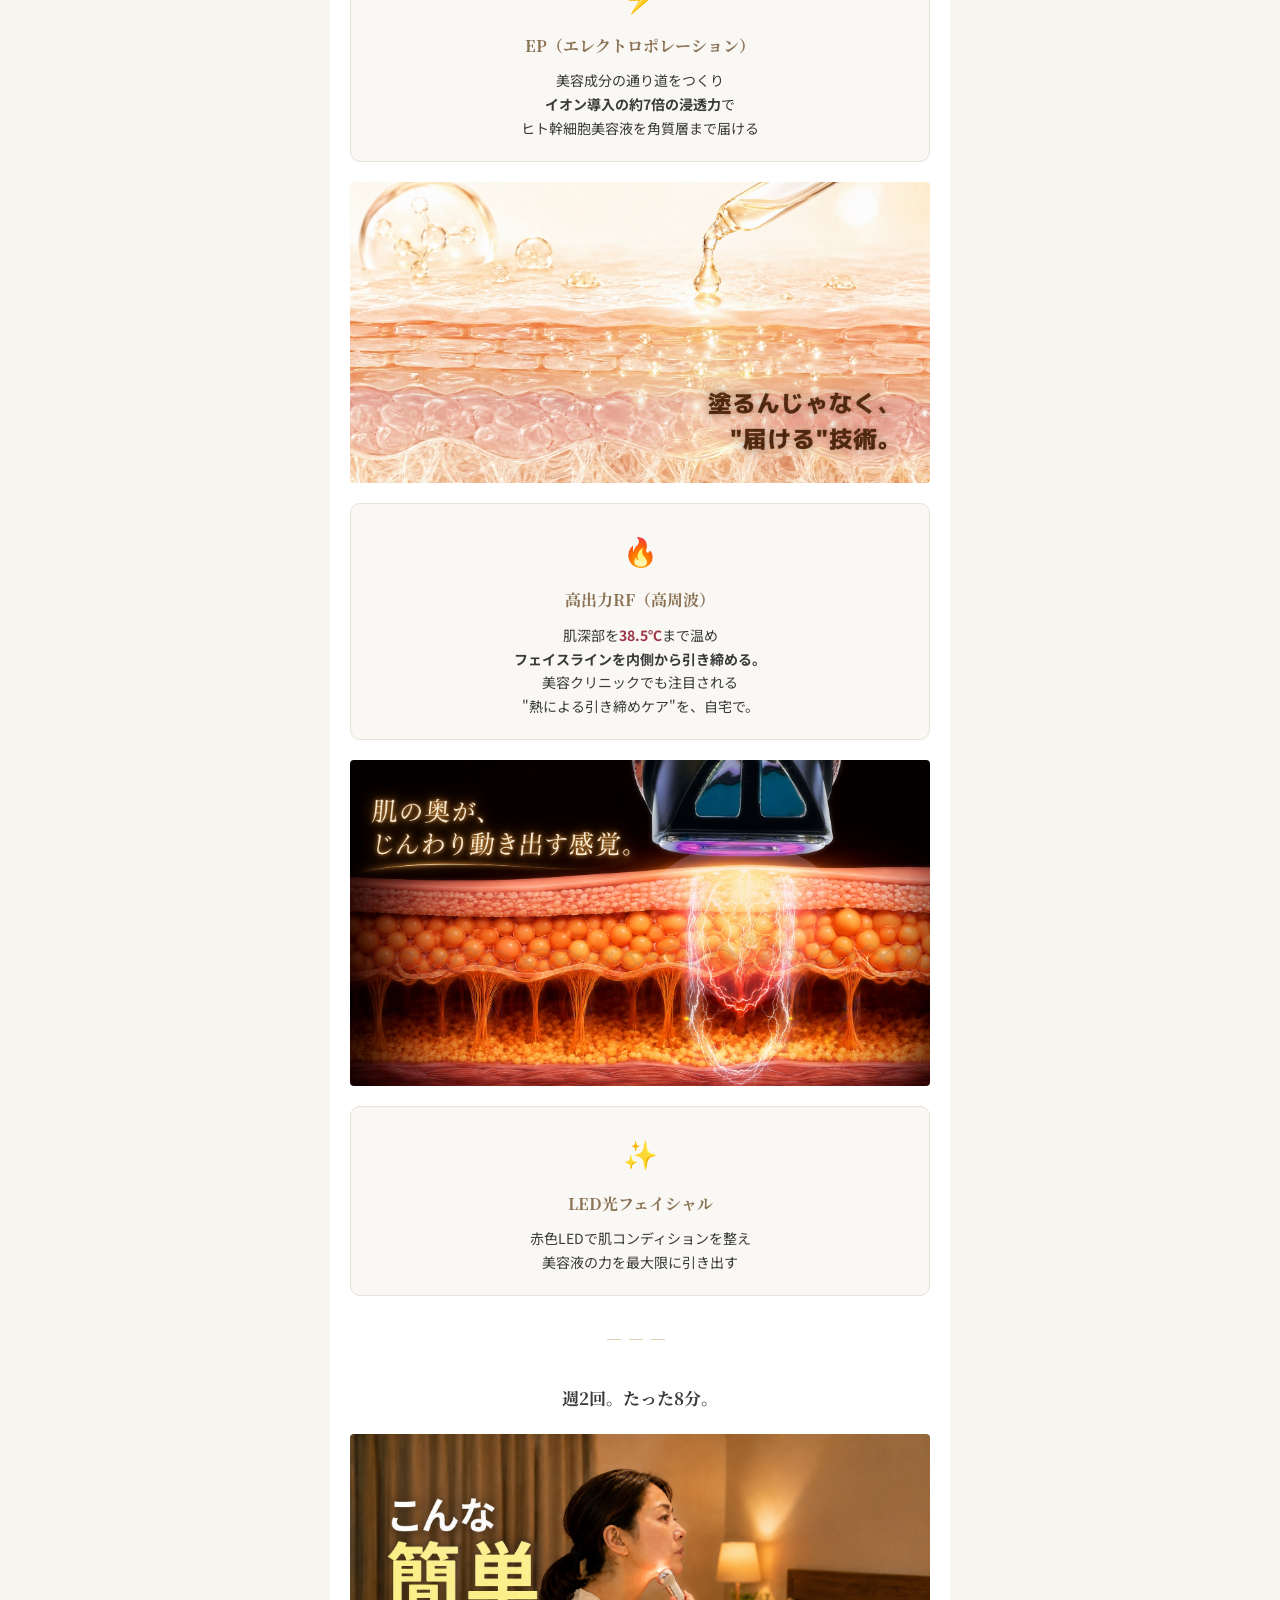
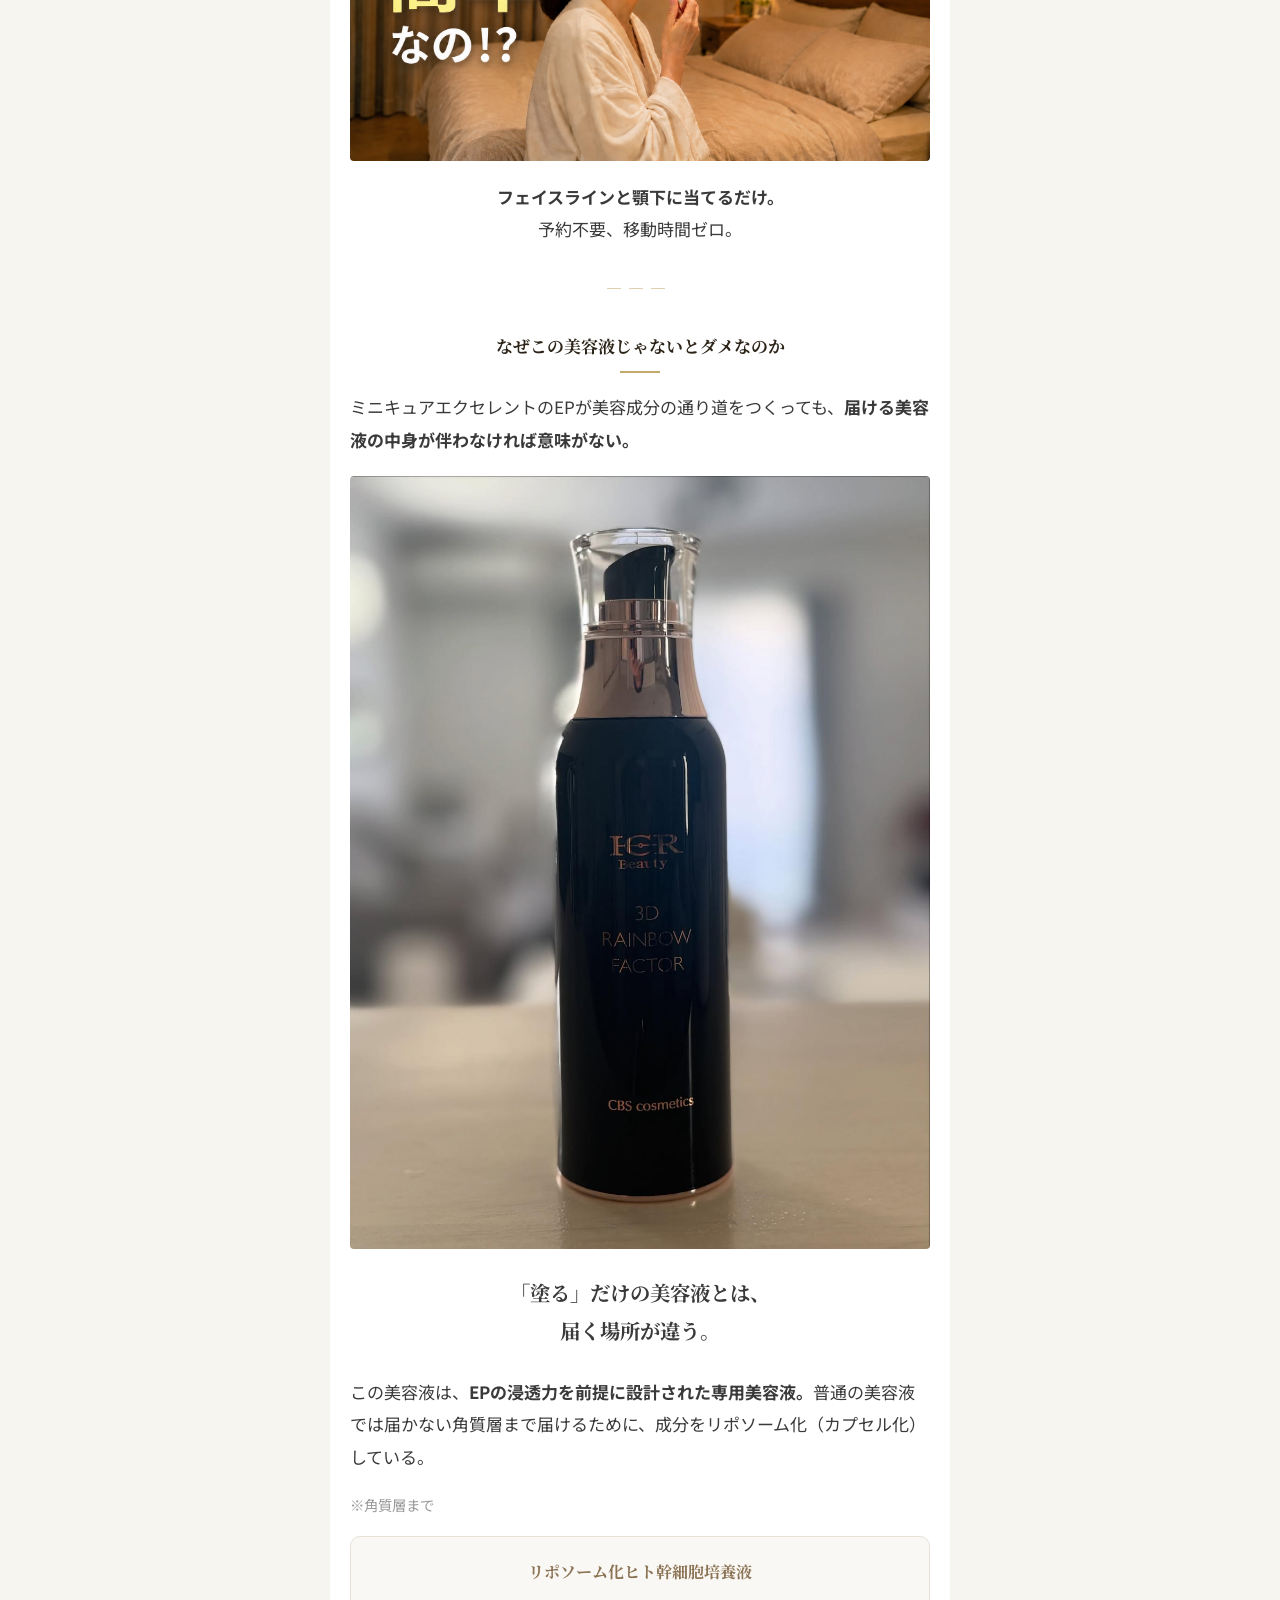
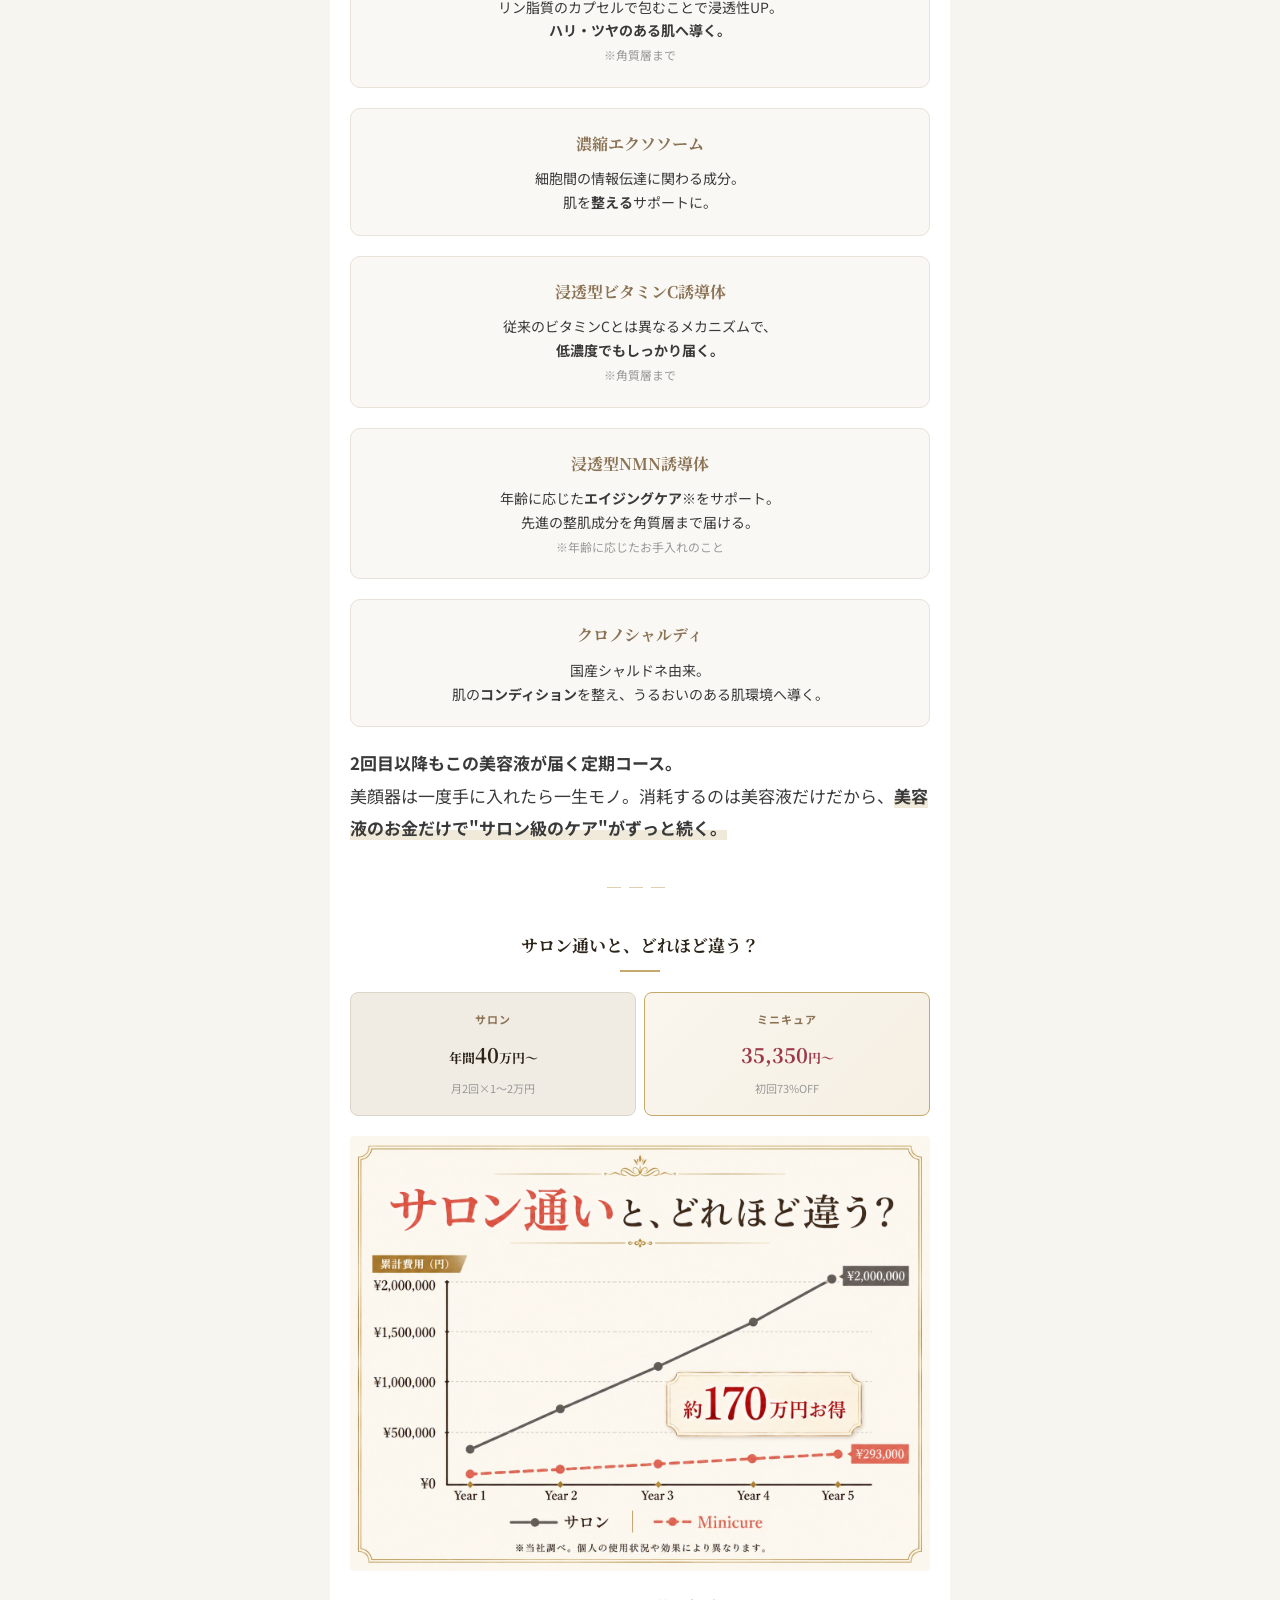
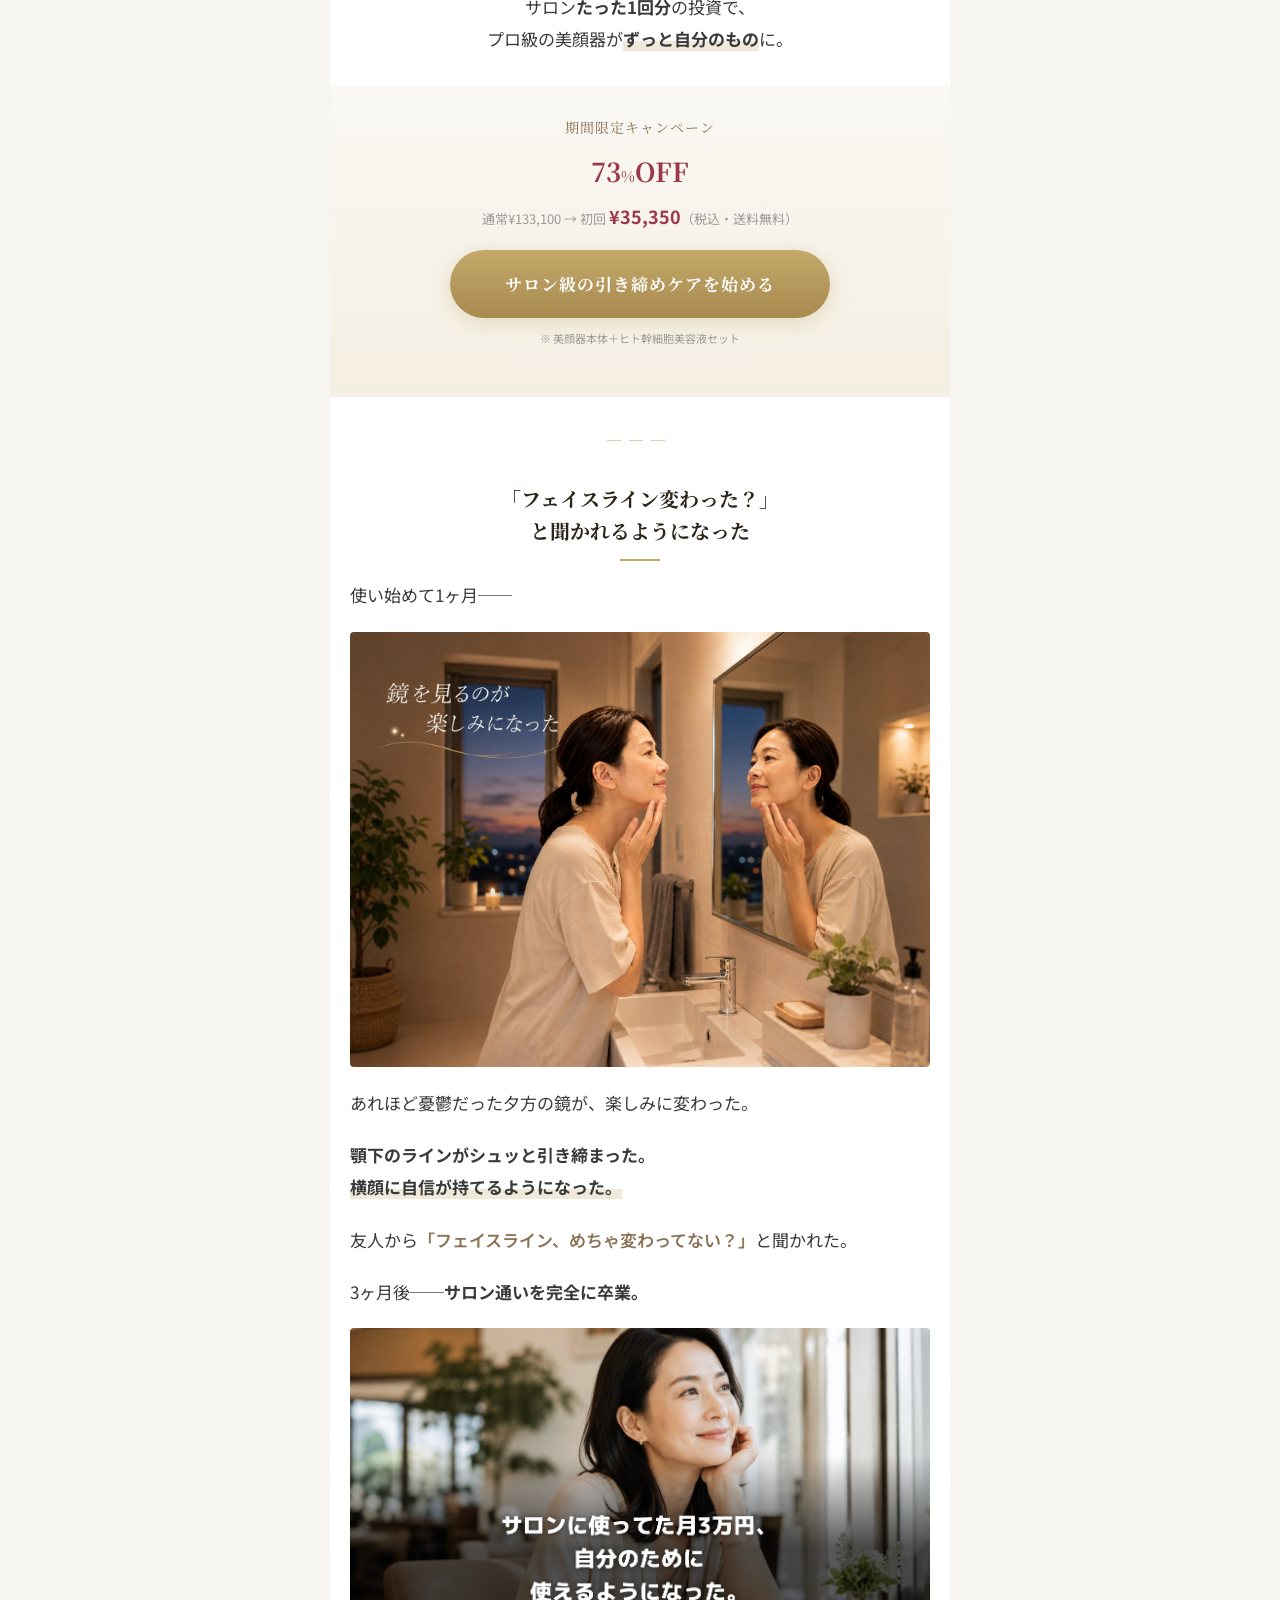
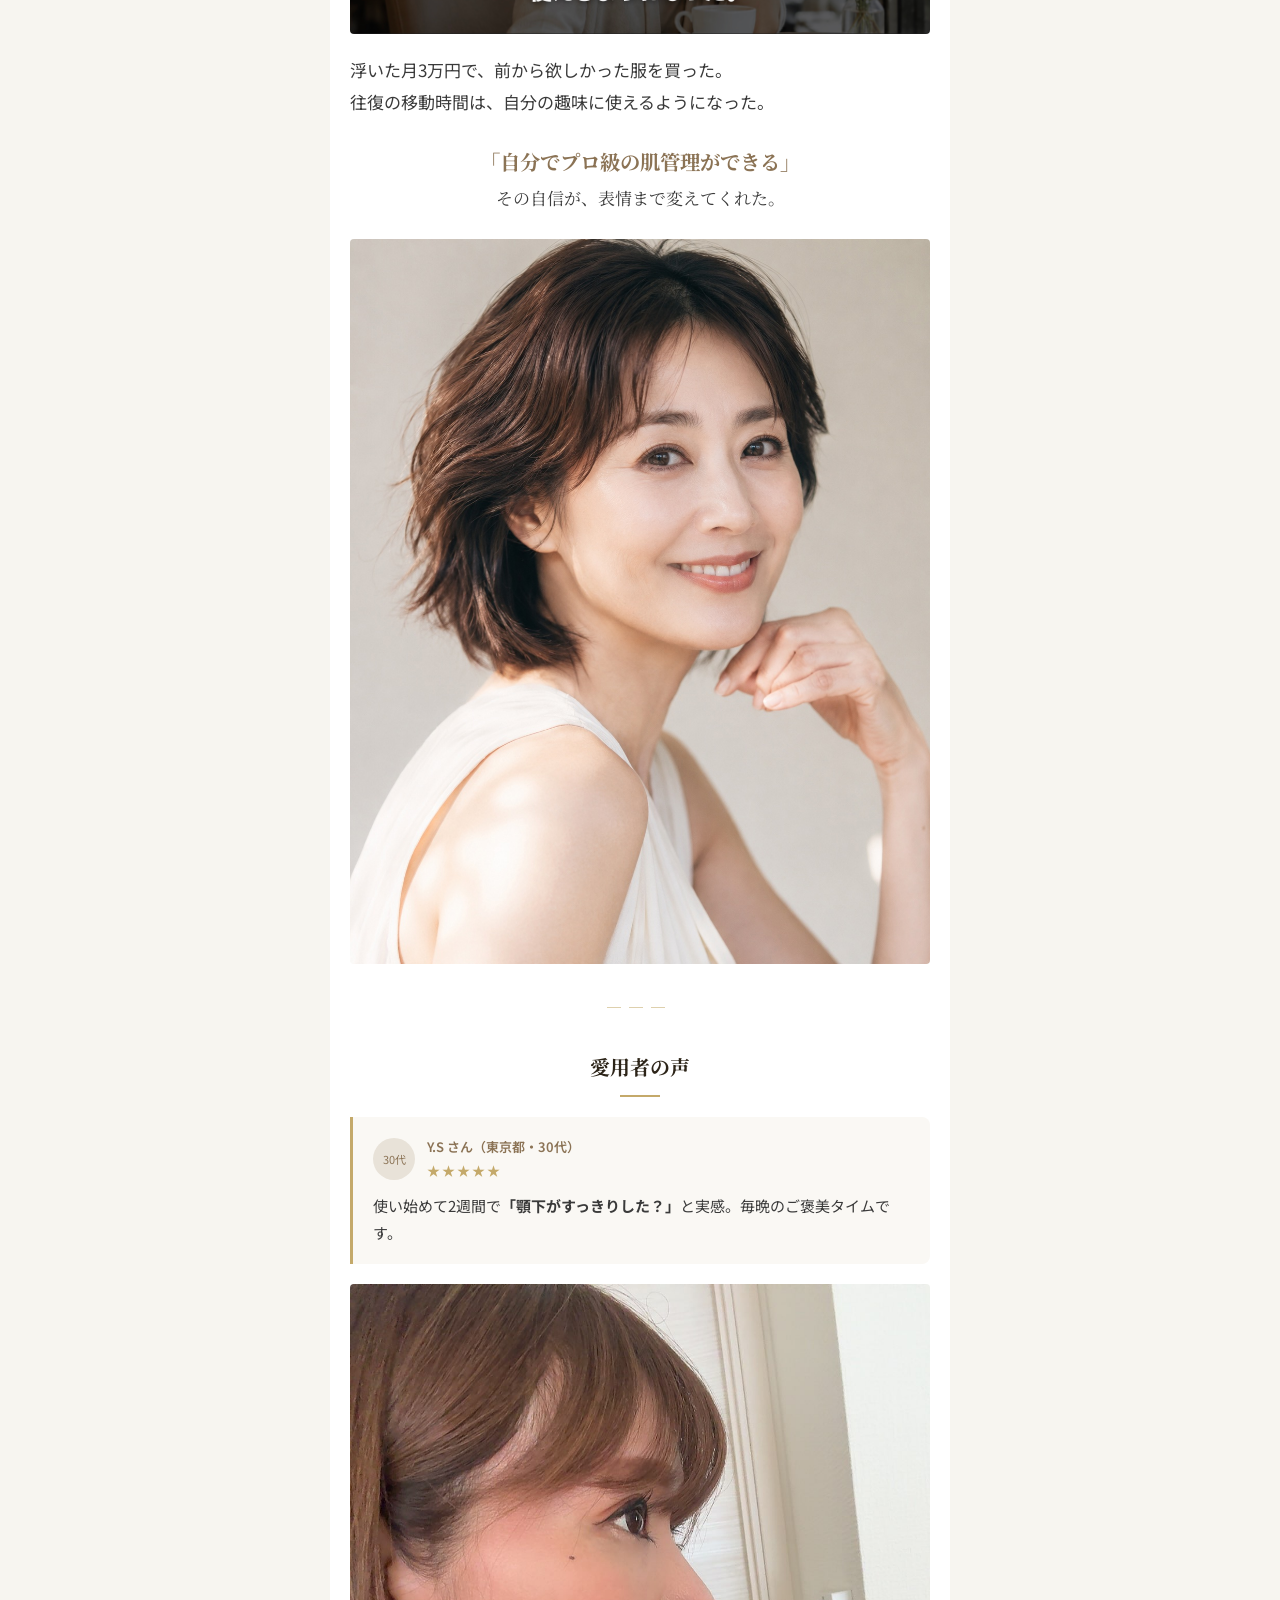
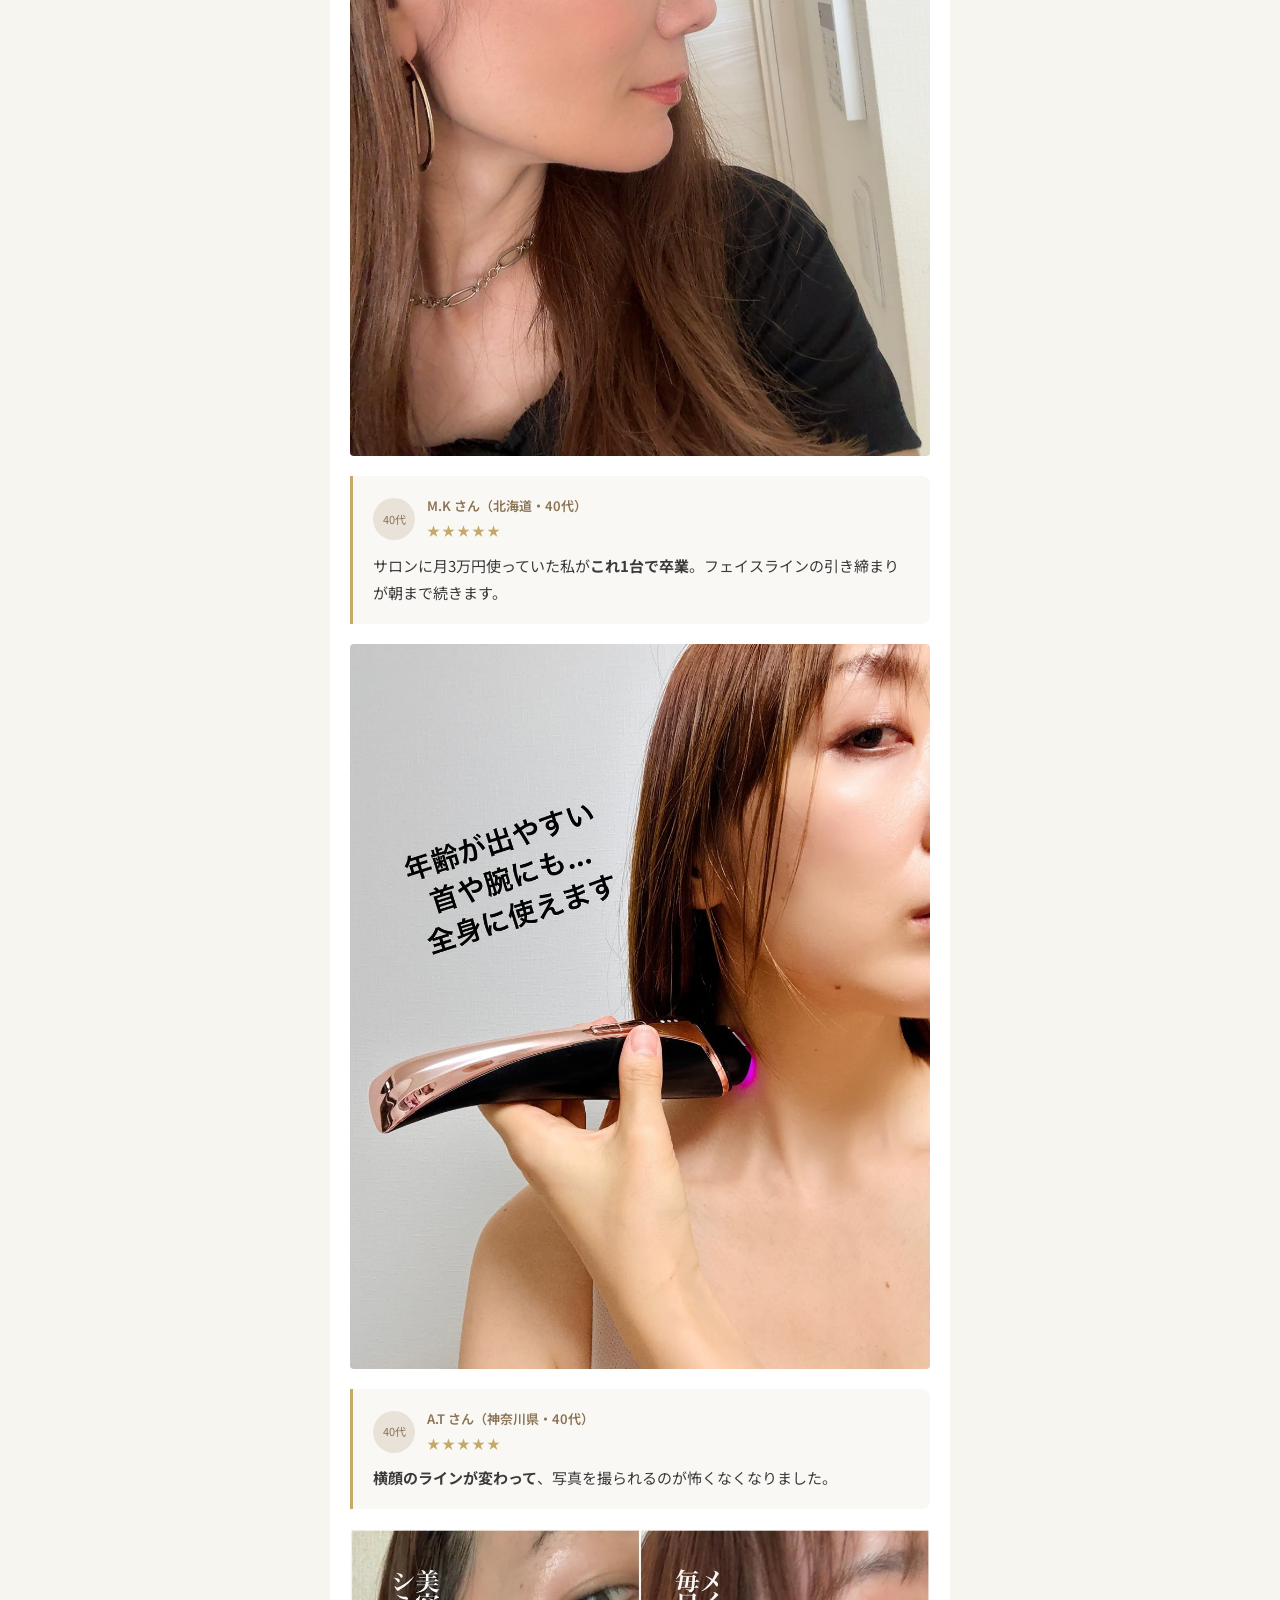
==== commit 2c93f8d6: "サロン版: 画像9枚差替、⑰削除して前詰め、美容液セクション強化（5成分カード・EP連携・サブスク訴求）" ====
--- a/index.html
+++ b/index.html
@@ -369,12 +369,51 @@
       <div class="section-divider">───</div>
 
       <!-- 付属美容液 -->
-      <h3 class="section-heading section-heading-center" style="font-size:17px;">セットの美容液もサロン級</h3>
+      <h3 class="section-heading section-heading-center" style="font-size:17px;">なぜこの美容液じゃないとダメなのか</h3>
+
+      <p>
+        ミニキュアエクセレントのEPが美容成分の通り道をつくっても、<span class="text-bold">届ける美容液の中身が伴わなければ意味がない。</span>
+      </p>
 
       <img src="images/14.jpg" alt="3Dレインボウファクター美容液">
 
-      <p class="text-center text-small" style="margin-bottom:15px;">
-        ヒト幹細胞培養液・濃縮エクソソーム・浸透型ビタミンC誘導体・浸透型NMN誘導体・クロノシャルディ配合
+      <p class="text-center" style="margin:25px 0;">
+        <span class="text-bold text-large text-serif">「塗る」だけの美容液とは、<br>届く場所が違う。</span>
+      </p>
+
+      <p>
+        この美容液は、<span class="text-bold">EPの浸透力を前提に設計された専用美容液。</span>普通の美容液では届かない角質層まで届けるために、成分をリポソーム化（カプセル化）している。
+      </p>
+      <p class="text-small">※角質層まで</p>
+
+      <div class="point-card fade-in">
+        <div class="point-title" style="color:#8b7355;">リポソーム化ヒト幹細胞培養液</div>
+        <div class="point-desc">リン脂質のカプセルで包むことで浸透性UP。<br><span class="text-bold">ハリ・ツヤのある肌へ導く。</span><br><span class="text-small">※角質層まで</span></div>
+      </div>
+
+      <div class="point-card fade-in">
+        <div class="point-title" style="color:#8b7355;">濃縮エクソソーム</div>
+        <div class="point-desc">細胞間の情報伝達に関わる成分。<br>肌を<span class="text-bold">整える</span>サポートに。</div>
+      </div>
+
+      <div class="point-card fade-in">
+        <div class="point-title" style="color:#8b7355;">浸透型ビタミンC誘導体</div>
+        <div class="point-desc">従来のビタミンCとは異なるメカニズムで、<br><span class="text-bold">低濃度でもしっかり届く。</span><br><span class="text-small">※角質層まで</span></div>
+      </div>
+
+      <div class="point-card fade-in">
+        <div class="point-title" style="color:#8b7355;">浸透型NMN誘導体</div>
+        <div class="point-desc">年齢に応じた<span class="text-bold">エイジングケア※</span>をサポート。<br>先進の整肌成分を角質層まで届ける。<br><span class="text-small">※年齢に応じたお手入れのこと</span></div>
+      </div>
+
+      <div class="point-card fade-in">
+        <div class="point-title" style="color:#8b7355;">クロノシャルディ</div>
+        <div class="point-desc">国産シャルドネ由来。<br>肌の<span class="text-bold">コンディション</span>を整え、うるおいのある肌環境へ導く。</div>
+      </div>
+
+      <p style="margin-top:20px;">
+        <span class="text-bold">2回目以降もこの美容液が届く定期コース。</span><br>
+        美顔器は一度手に入れたら一生モノ。消耗するのは美容液だけだから、<span class="marker-gold text-bold">美容液のお金だけで"サロン級のケア"がずっと続く。</span>
       </p>
 
       <div class="section-divider">───</div>
@@ -431,9 +470,6 @@
         <span class="text-bold">顎下のラインがシュッと引き締まった。</span><br>
         <span class="marker-gold text-bold">横顔に自信が持てるようになった。</span>
       </p>
-
-      <img src="images/17.jpg" alt="横顔がシュッと引き締まった女性のアップ">
-
       <p>
         友人から<span class="text-gold">「フェイスライン、めちゃ変わってない？」</span>と聞かれた。
       </p>
